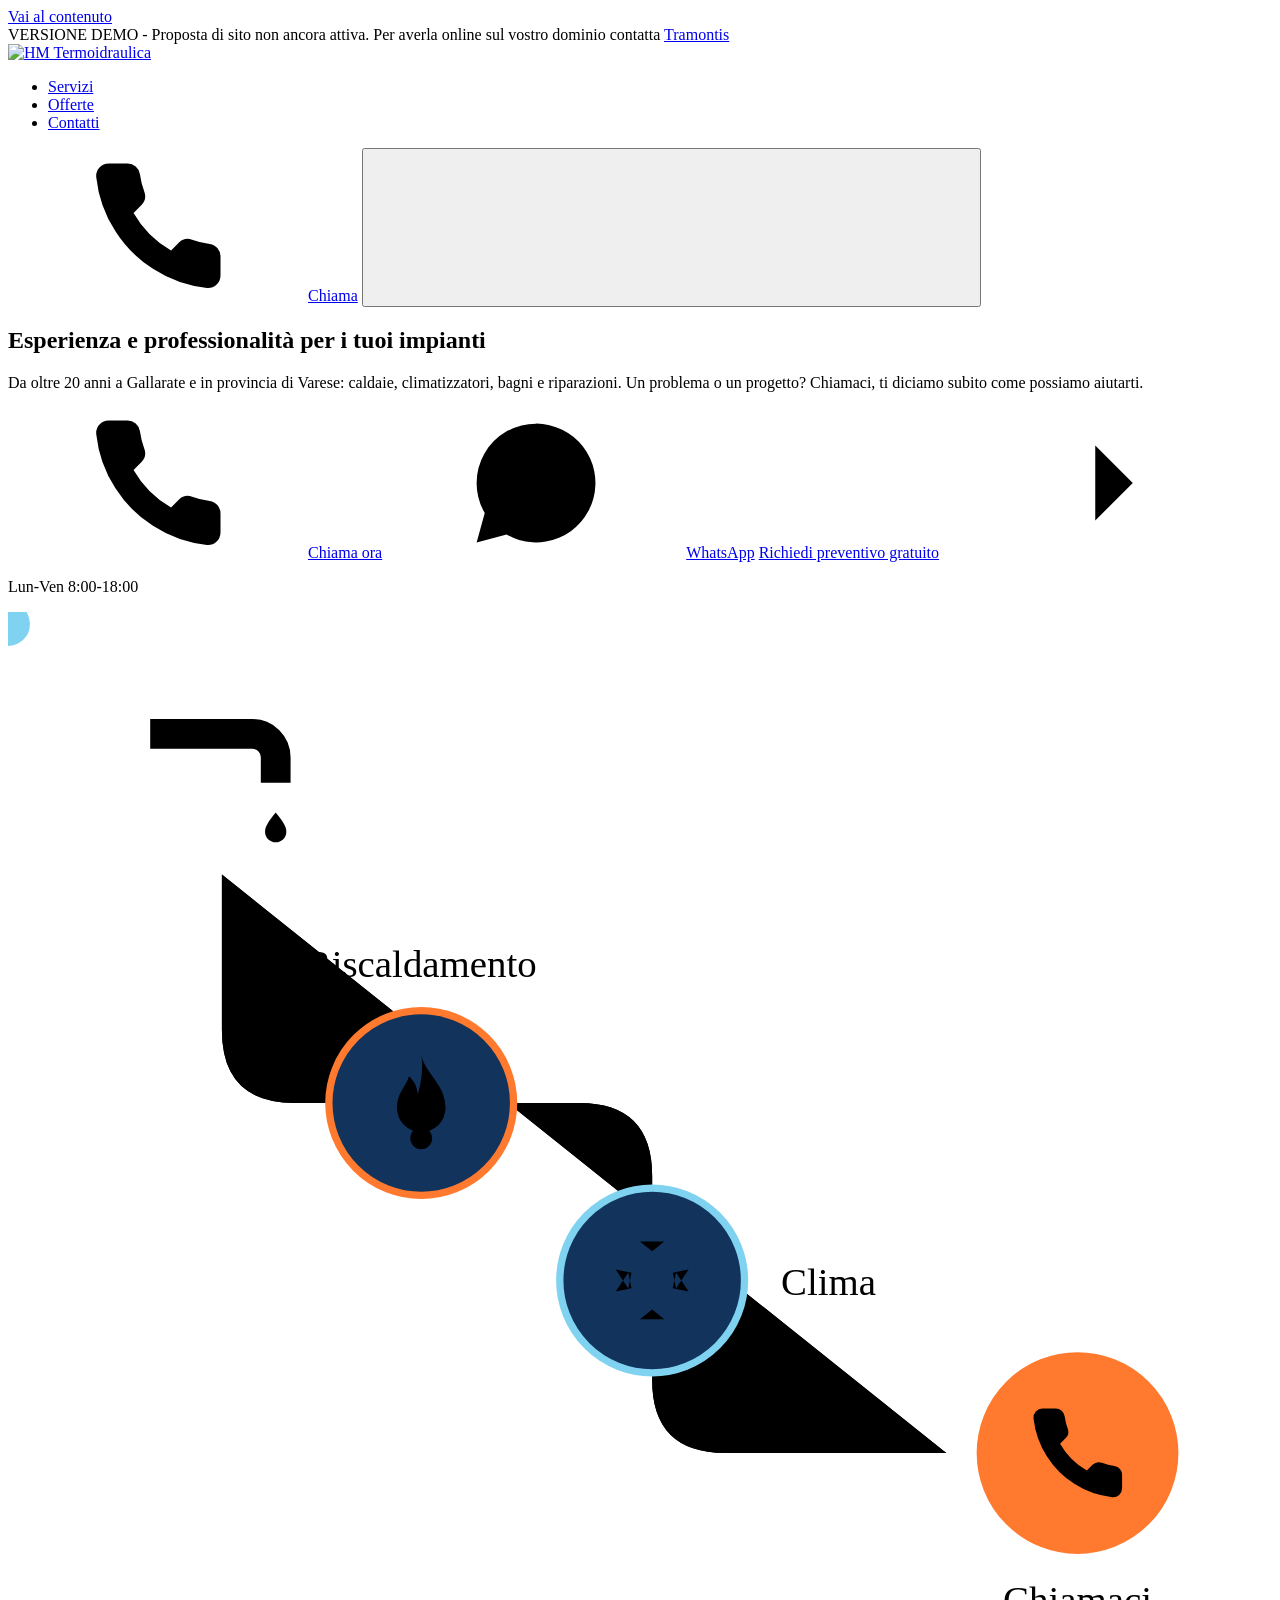
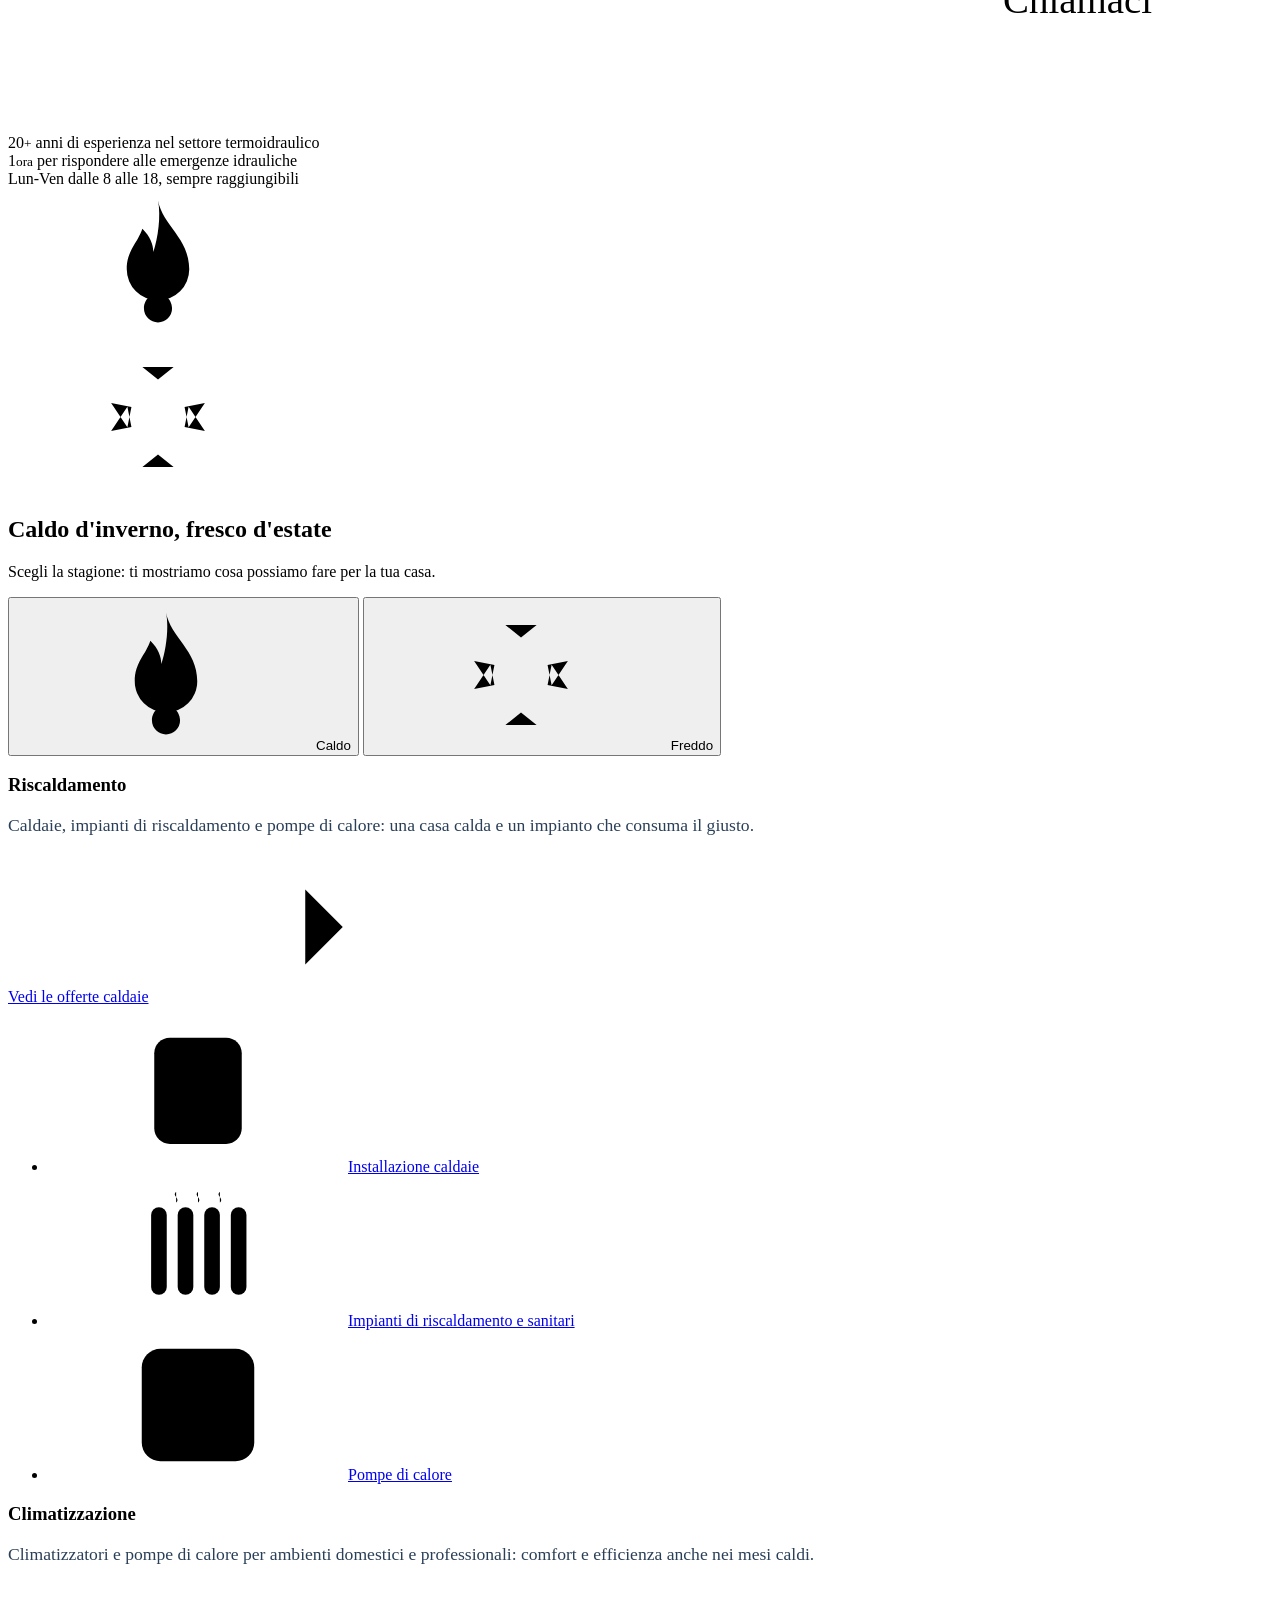
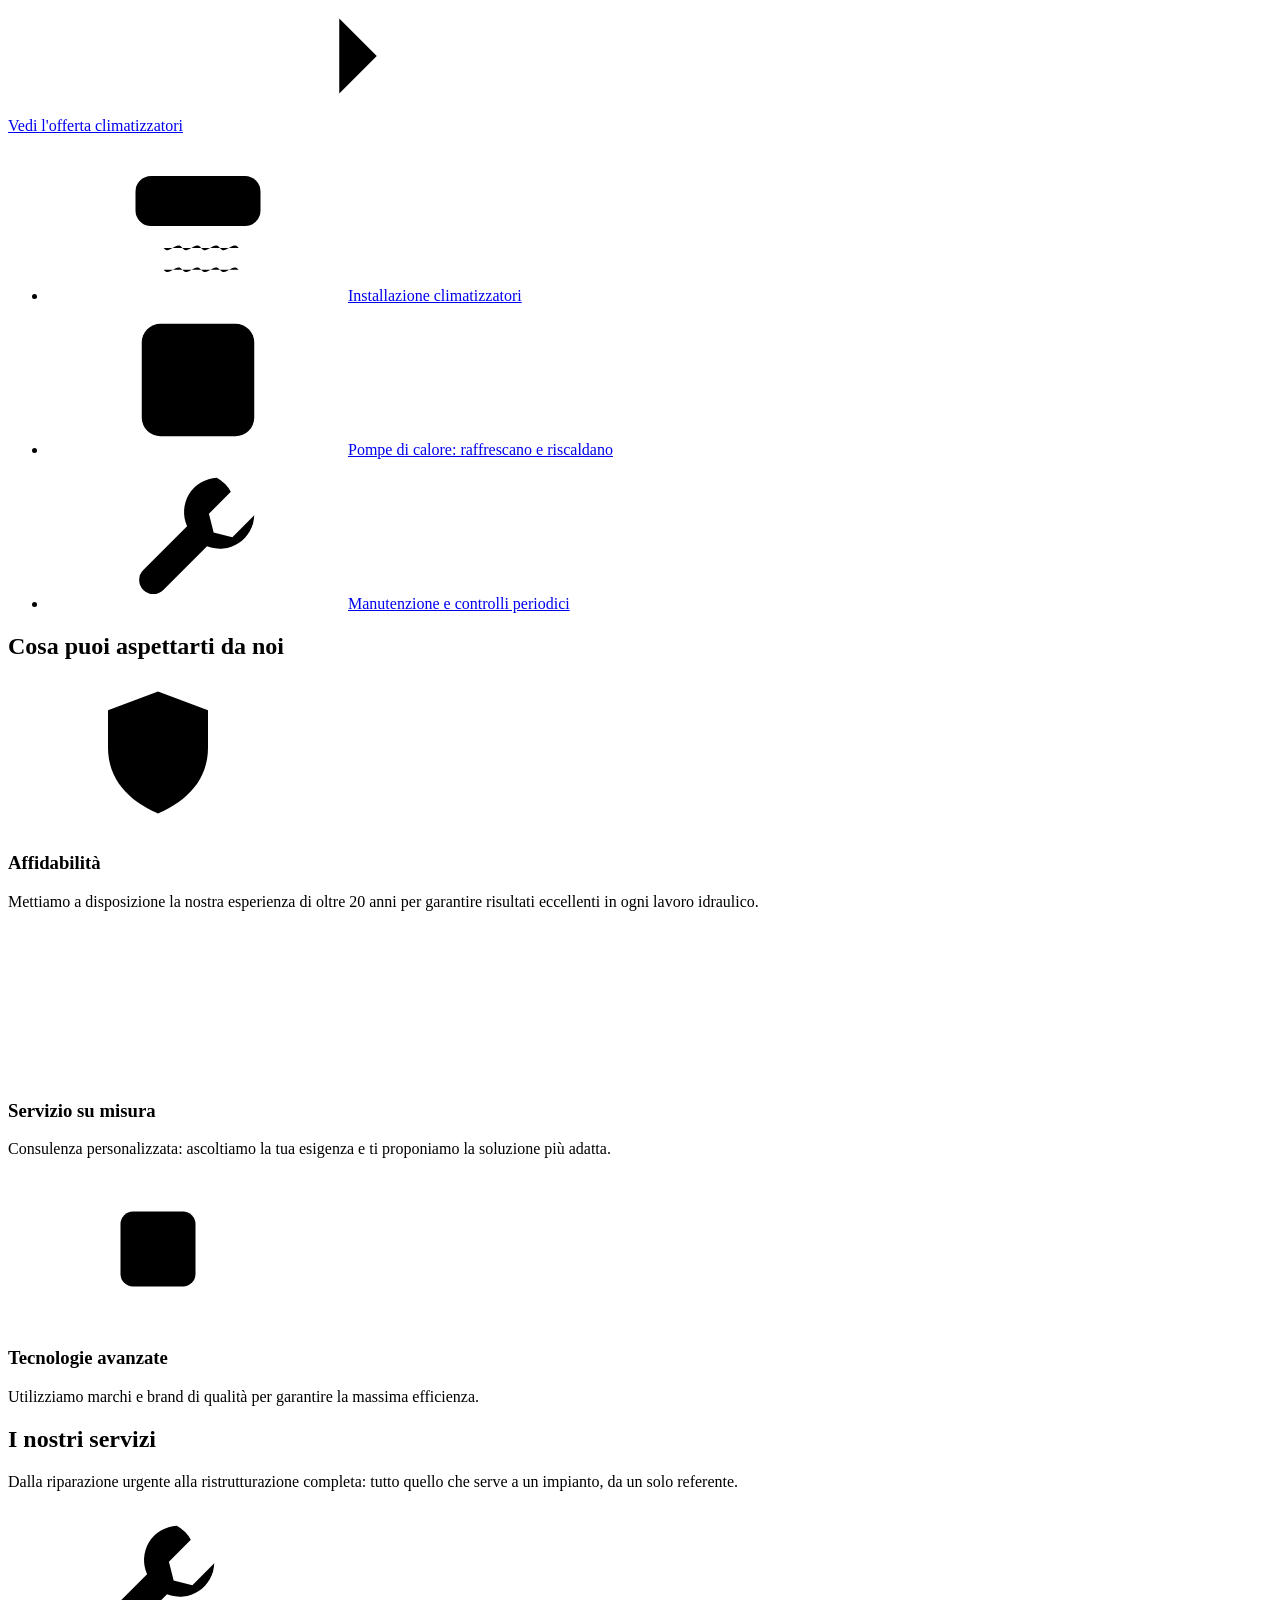
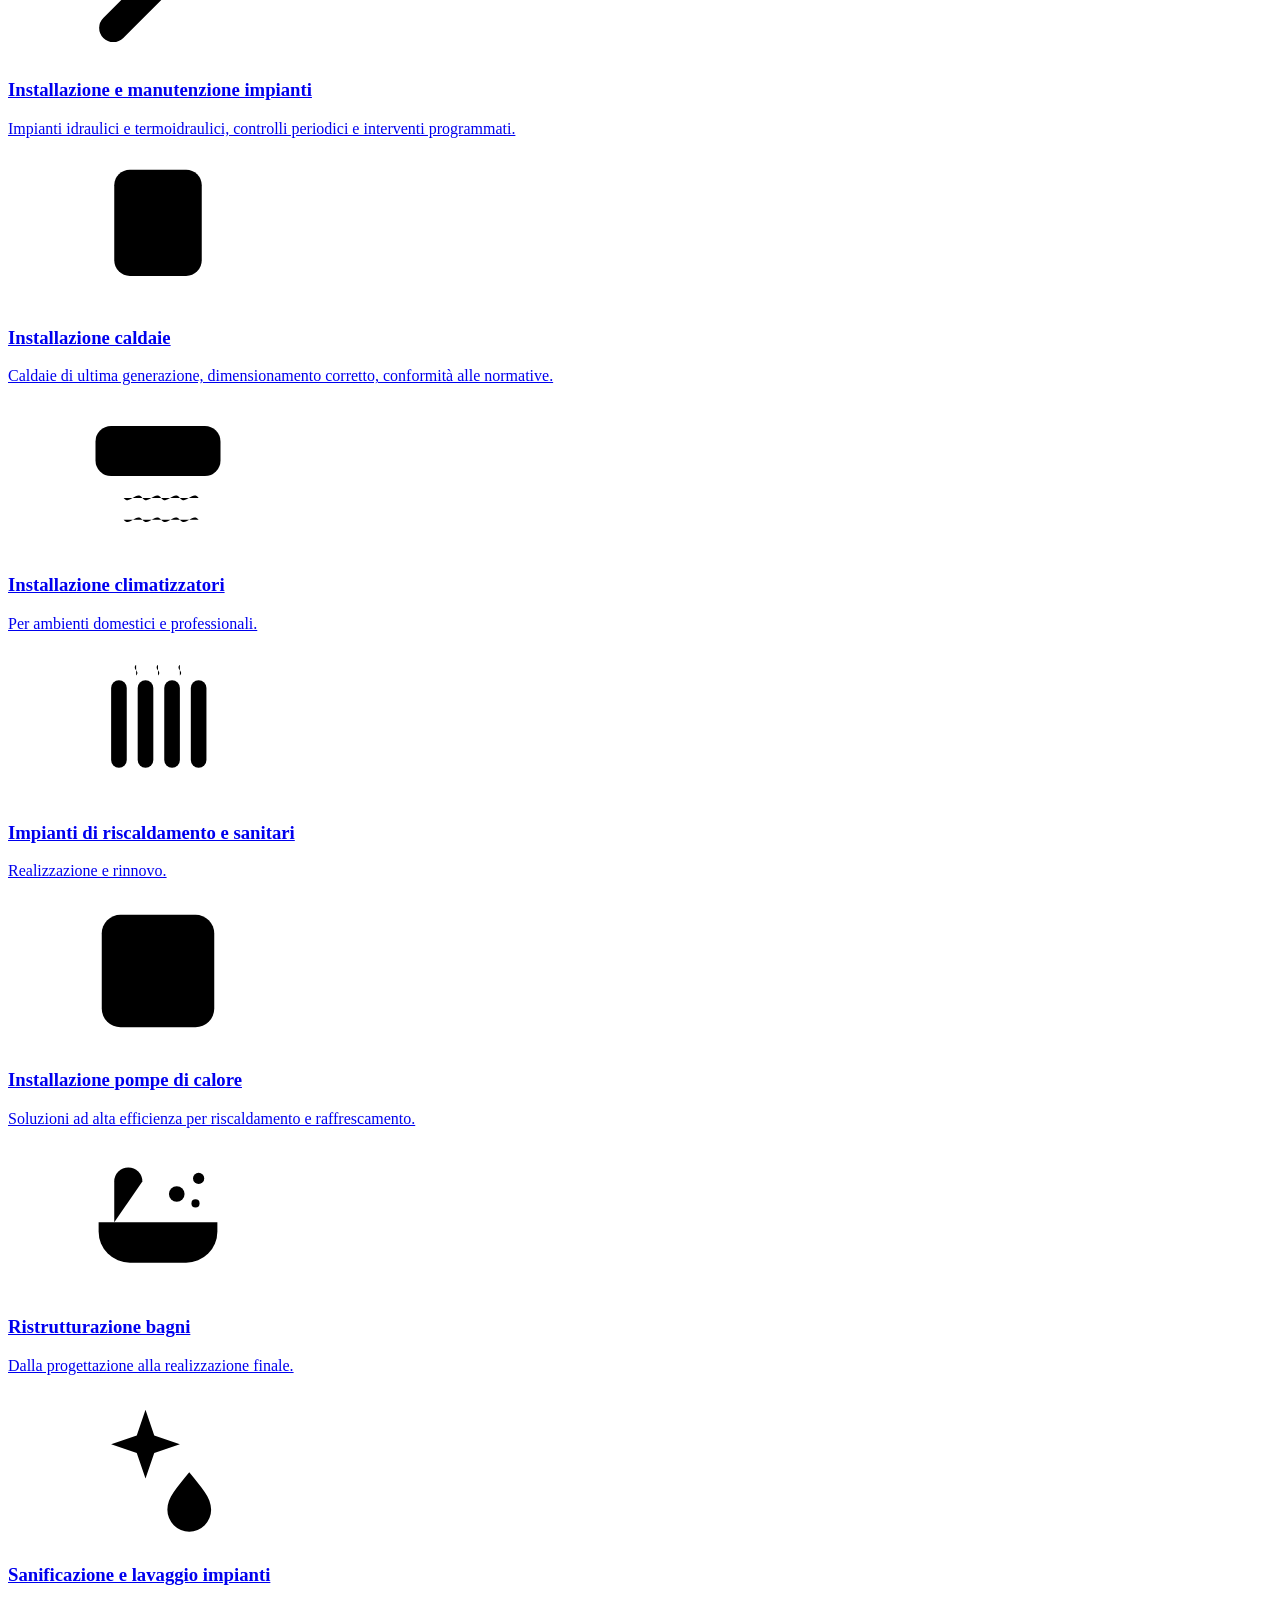
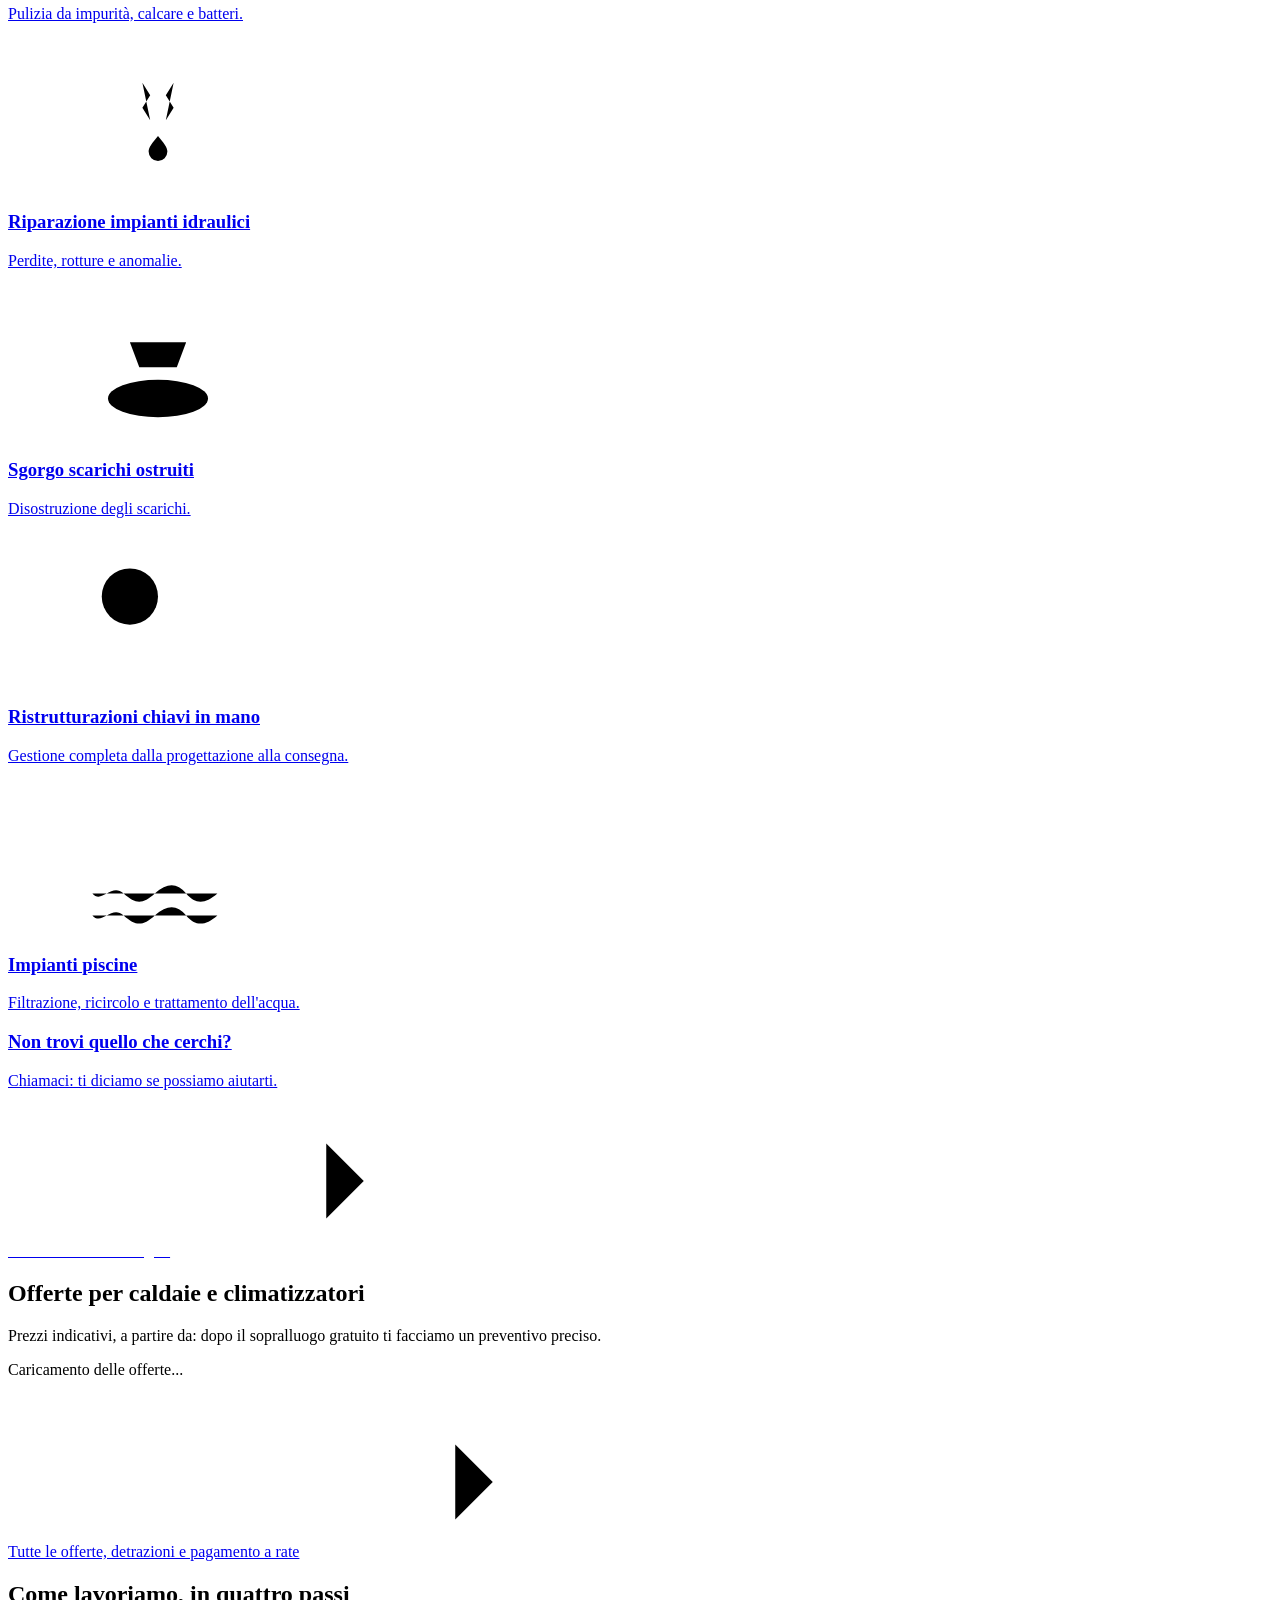
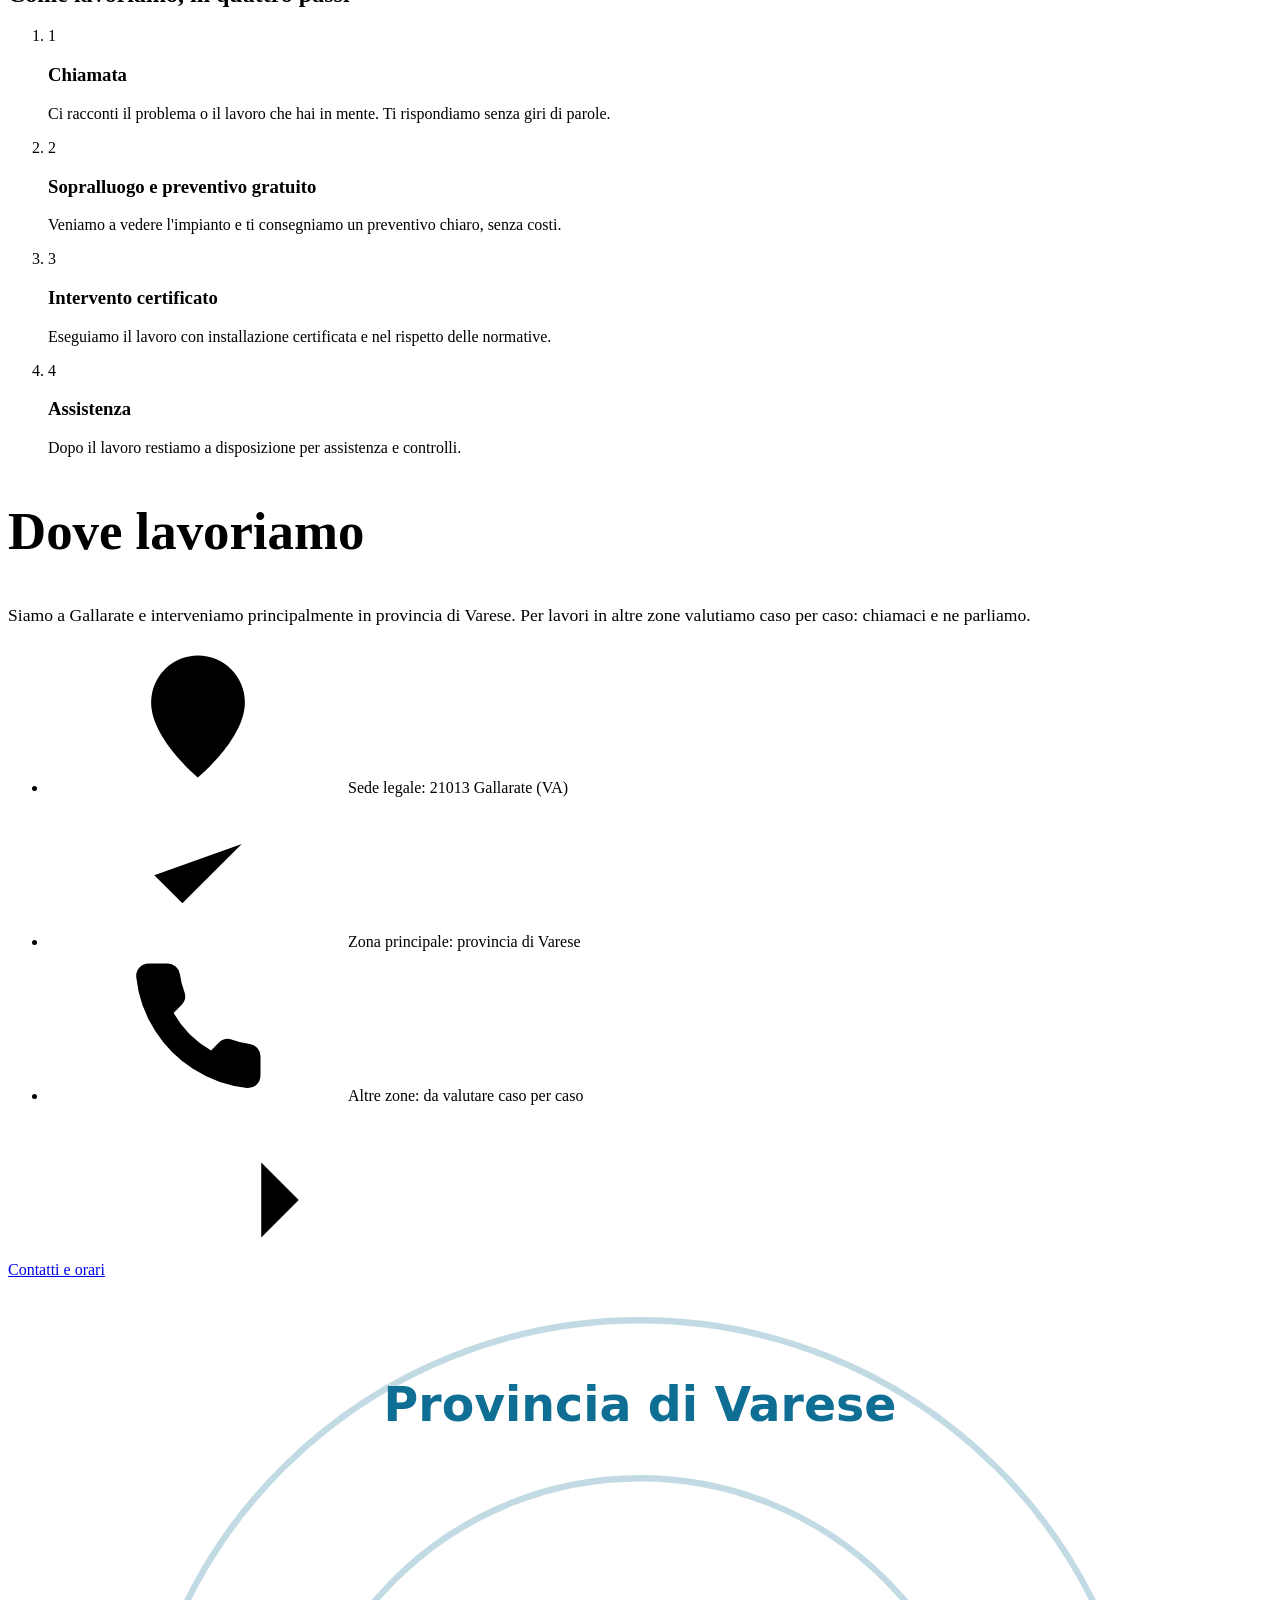
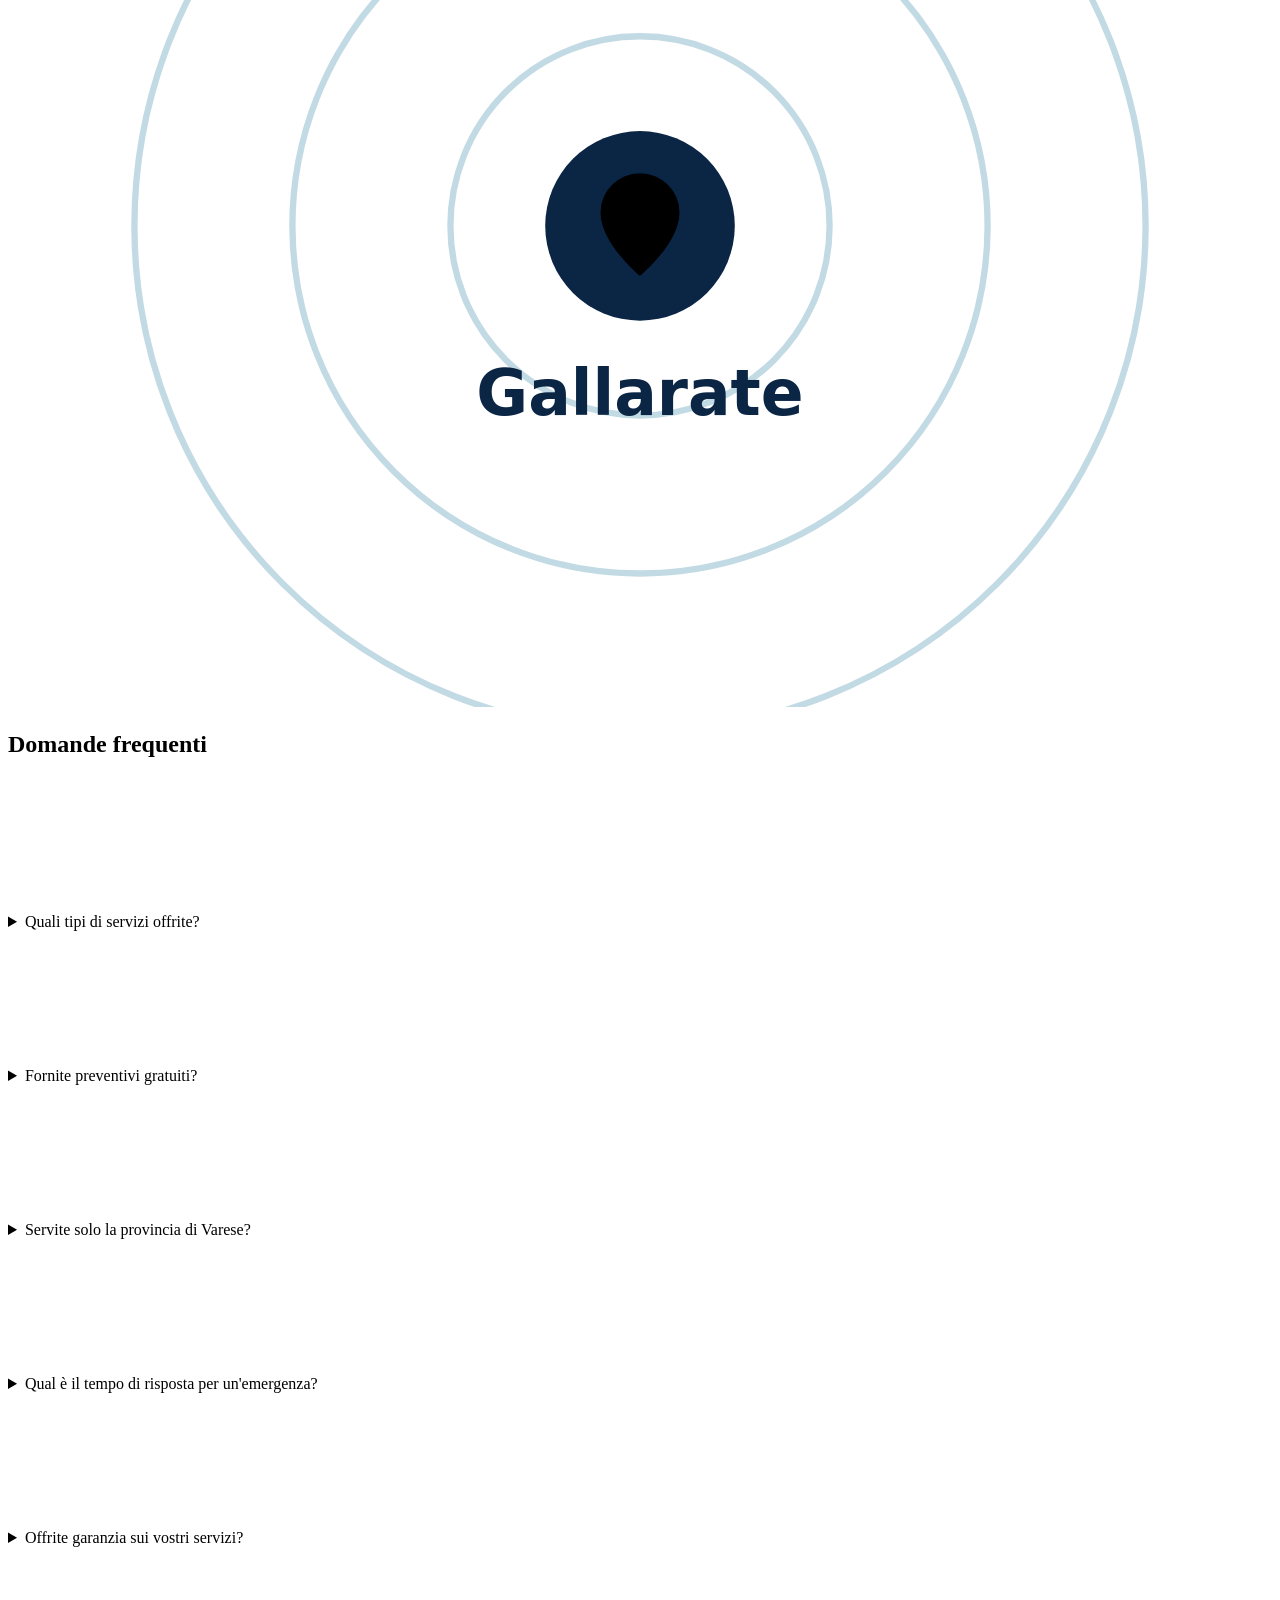
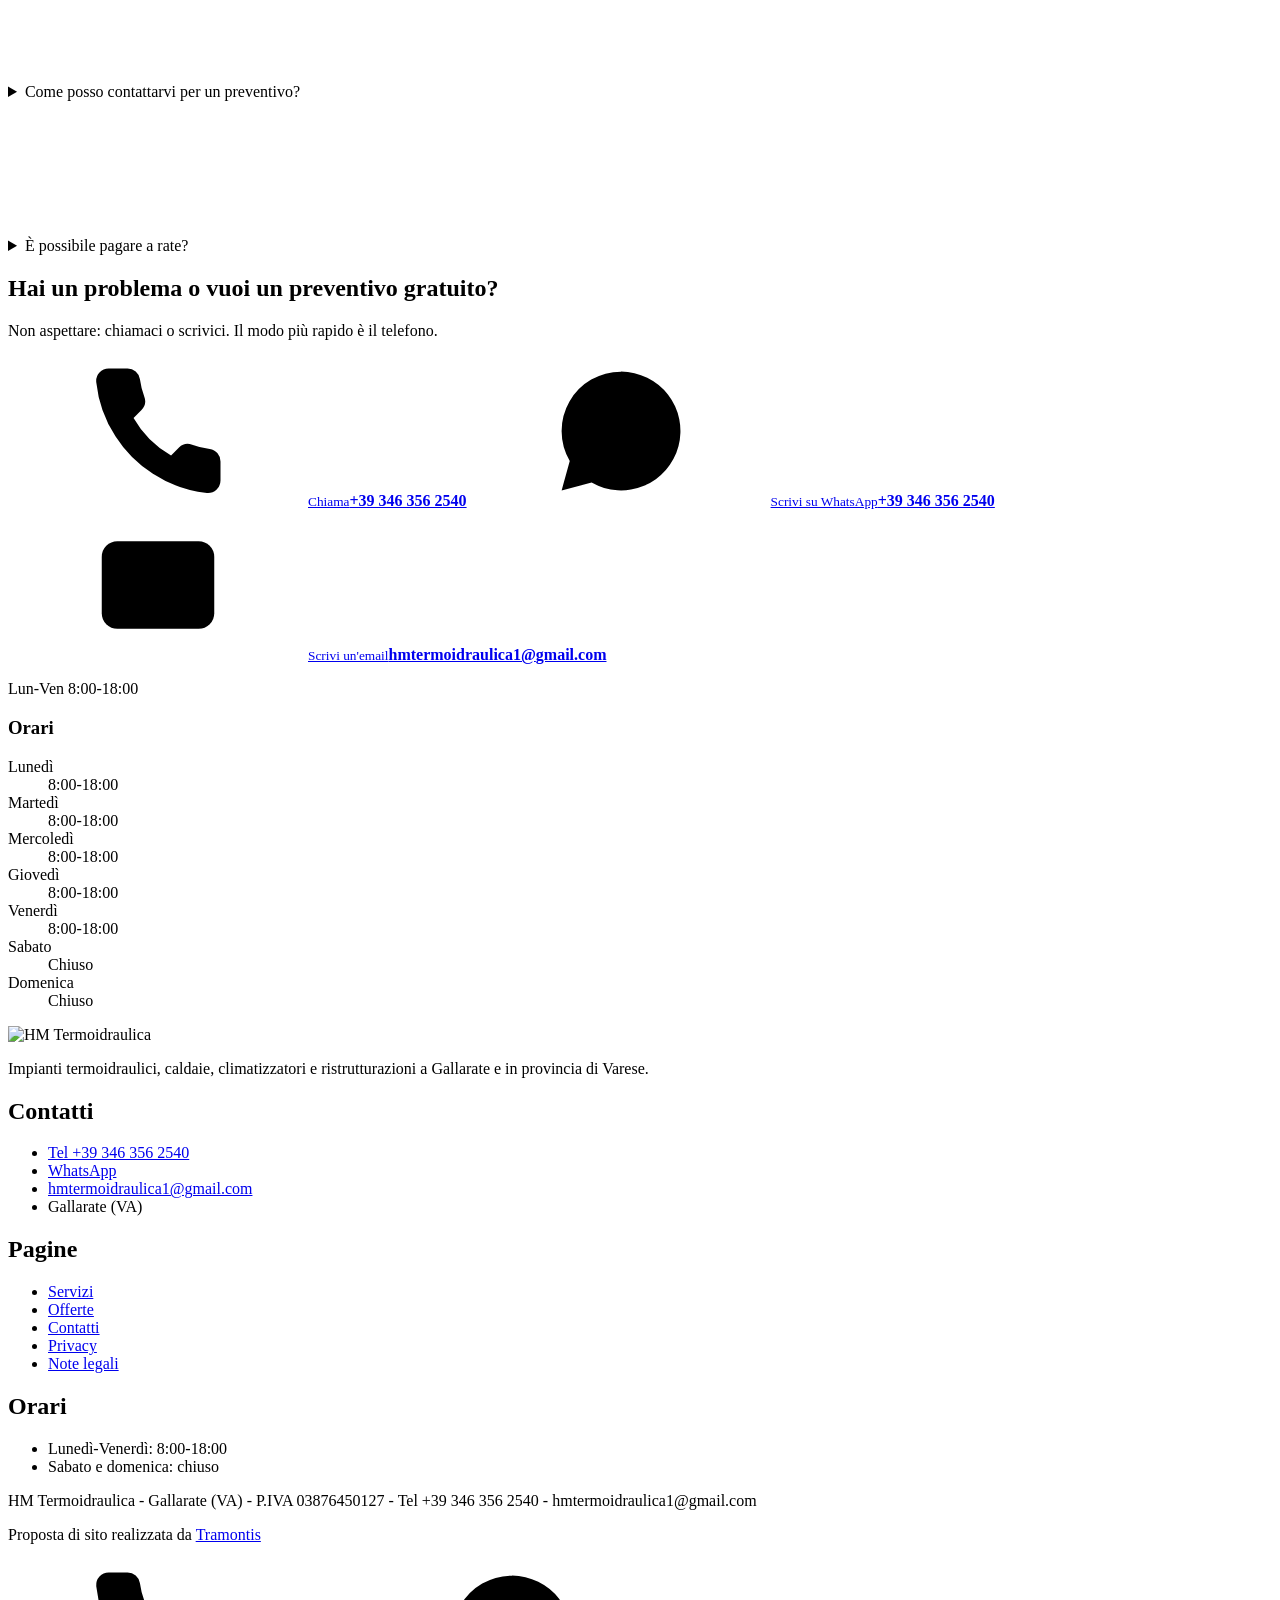
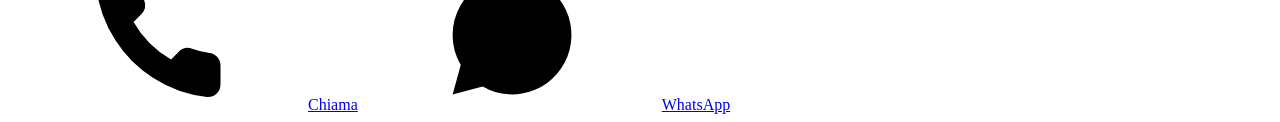
==== index.html @ 62b952a4 "Aggiungi le pagine del sito demo, SEO e README Home, servizi, offerte, contatti, privacy e note lega" ====
<!doctype html>
<html lang="it" class="no-js">
<head>
<!--build:head-->
    <meta charset="utf-8">
    <meta name="viewport" content="width=device-width, initial-scale=1">
    <title>[DEMO] Termoidraulico a Gallarate e provincia di Varese | HM Termoidraulica</title>
    <meta name="description" content="HM Termoidraulica, termoidraulico a Gallarate (VA): caldaie, climatizzatori, pompe di calore, bagni e riparazioni in provincia di Varese. Preventivo gratuito: chiama +39 346 356 2540.">
    <meta name="robots" content="noindex, nofollow">
    <meta name="theme-color" content="#0b2545">
    <meta property="og:type" content="website">
    <meta property="og:locale" content="it_IT">
    <meta property="og:site_name" content="HM Termoidraulica">
    <meta property="og:title" content="[DEMO] Termoidraulico a Gallarate e provincia di Varese | HM Termoidraulica">
    <meta property="og:description" content="HM Termoidraulica, termoidraulico a Gallarate (VA): caldaie, climatizzatori, pompe di calore, bagni e riparazioni in provincia di Varese. Preventivo gratuito: chiama +39 346 356 2540.">
    <meta property="og:image" content="https://hmtermoidraulica.it/assets/img/og-cover.jpg">
    <meta property="og:image:width" content="1200">
    <meta property="og:image:height" content="630">
    <meta name="twitter:card" content="summary_large_image">
    <link rel="icon" type="image/png" sizes="32x32" href="assets/img/favicon-32.png">
    <link rel="icon" type="image/png" sizes="192x192" href="assets/img/favicon-192.png">
    <link rel="apple-touch-icon" href="assets/img/apple-touch-icon.png">
    <link rel="preload" href="assets/fonts/plus-jakarta-sans-latin-wght-normal.woff2" as="font" type="font/woff2" crossorigin>
    <link rel="preload" href="assets/fonts/bricolage-grotesque-latin-wght-normal.woff2" as="font" type="font/woff2" crossorigin>
    <link rel="stylesheet" href="assets/css/style.css">
    <script>document.documentElement.classList.remove('no-js')</script>
    <script type="application/ld+json">{"@context": "https://schema.org", "@type": ["Plumber", "HVACBusiness"], "name": "HM Termoidraulica", "url": "https://hmtermoidraulica.it/", "logo": "https://hmtermoidraulica.it/assets/img/logo-hm-termoidraulica.png", "image": "https://hmtermoidraulica.it/assets/img/og-cover.jpg", "description": "Impianti termoidraulici, caldaie, climatizzatori, pompe di calore, bagni e riparazioni a Gallarate e in provincia di Varese.", "telephone": "+39 346 356 2540", "email": "hmtermoidraulica1@gmail.com", "vatID": "IT03876450127", "address": {"@type": "PostalAddress", "addressLocality": "Gallarate", "addressRegion": "VA", "postalCode": "21013", "addressCountry": "IT"}, "areaServed": {"@type": "AdministrativeArea", "name": "Provincia di Varese"}, "openingHoursSpecification": [{"@type": "OpeningHoursSpecification", "dayOfWeek": ["Monday", "Tuesday", "Wednesday", "Thursday", "Friday"], "opens": "08:00", "closes": "18:00"}]}</script>
<!--/build:head-->
</head>
<body data-demo>
<!--build:top-->
<a class="skip-link" href="#main">Vai al contenuto</a>
<div class="site-top">
  <aside class="demo-banner" aria-label="Avviso versione demo">VERSIONE DEMO - Proposta di sito non ancora attiva. Per averla online sul vostro dominio contatta <a href="https://tramontis.netlify.app/" target="_blank" rel="noopener">Tramontis</a></aside>
  <header class="site-header">
    <div class="wrap site-header__in">
      <a class="brand" href="index.html" aria-label="HM Termoidraulica, vai alla home"><img src="assets/img/logo-hm-termoidraulica.png" width="439" height="113" alt="HM Termoidraulica"></a>
      <nav class="nav" aria-label="Menu principale">
        <ul class="nav__list">
            <li><a href="servizi.html">Servizi</a></li>
            <li><a href="offerte.html">Offerte</a></li>
            <li><a href="contatti.html">Contatti</a></li>
        </ul>
      </nav>
      <div class="header-actions">
        <a class="btn btn--sm" data-magnetic href="tel:+393463562540"><svg class="ico" aria-hidden="true" focusable="false"><use href="#i-phone"/></svg><span>Chiama</span></a>
        <button class="menu-btn" type="button" aria-expanded="false" aria-controls="mobile-nav" aria-label="Apri il menu">
          <svg class="ico i-open" aria-hidden="true" focusable="false"><use href="#i-menu"/></svg>
          <svg class="ico i-close" aria-hidden="true" focusable="false"><use href="#i-close"/></svg>
        </button>
      </div>
    </div>
    <nav class="mobile-nav" id="mobile-nav" aria-label="Menu mobile" hidden>
      <a href="servizi.html">Servizi</a>
      <a href="offerte.html">Offerte</a>
      <a href="contatti.html">Contatti</a>
    </nav>
  </header>
</div>
<!--/build:top-->

<main id="main">

  <!-- HERO -->
  <section class="hero" aria-labelledby="hero-title">
    <div class="wrap hero__grid">
      <div class="hero__copy">
        <h1 id="hero-title" data-split>Esperienza e professionalità per i tuoi impianti</h1>
        <p class="hero__lead rv">Da oltre 20 anni a Gallarate e in provincia di Varese: caldaie, climatizzatori, bagni e riparazioni. Un problema o un progetto? Chiamaci, ti diciamo subito come possiamo aiutarti.</p>
        <div class="hero__cta rv" style="--i:1">
          <a class="btn" data-magnetic href="tel:+393463562540"><svg class="ico" aria-hidden="true" focusable="false"><use href="#i-phone"/></svg><span>Chiama ora</span></a>
          <a class="btn btn--wa" data-magnetic href="https://wa.me/393463562540" target="_blank" rel="noopener"><svg class="ico" aria-hidden="true" focusable="false"><use href="#i-wa"/></svg><span>WhatsApp</span></a>
          <a class="link-arrow hero__quote" href="mailto:hmtermoidraulica1@gmail.com?subject=Richiesta%20preventivo%20gratuito&amp;body=Buongiorno%2C%0A%0Avorrei%20un%20preventivo%20gratuito%20per%3A%0A%0AComune%3A%20%0ATelefono%20per%20essere%20ricontattato%3A%20%0A%0AGrazie"><span>Richiedi preventivo gratuito</span><svg class="ico" aria-hidden="true" focusable="false"><use href="#i-arrow"/></svg></a>
        </div>
        <div class="hero__status rv" style="--i:2">
          <p class="status-pill" data-status data-state="unknown"><span class="status-pill__dot" aria-hidden="true"></span><span data-status-text>Lun-Ven 8:00-18:00</span></p>
        </div>
      </div>

      <div class="scene" data-scene>
        <svg viewBox="0 0 520 460" role="img" aria-labelledby="scene-t">
          <title id="scene-t">Un tubo parte dal rubinetto, passa per fiamma e fiocco di neve e arriva al pulsante di chiamata</title>
          <path class="scene__pipe-body" d="M88 108V172Q88 202 118 202H235Q265 202 265 232V316Q265 346 295 346H386"/>
          <path class="scene__pipe-flow" id="heroPipe" pathLength="1" d="M88 108V172Q88 202 118 202H235Q265 202 265 232V316Q265 346 295 346H386"/>

          <g class="scene__node" style="--n:0" color="#cfe0f2">
            <use href="#i-tap" x="48" y="16" width="84" height="84"/>
          </g>

          <g class="scene__node" style="--n:1">
            <circle cx="170" cy="202" r="38" fill="#12335c" stroke="#ff7a2f" stroke-width="3"/>
            <use href="#i-flame" x="146" y="178" width="48" height="48" color="#ffb27a"/>
            <text class="scene__caption" x="170" y="150" text-anchor="middle">Riscaldamento</text>
          </g>

          <g class="scene__node" style="--n:2">
            <circle cx="265" cy="275" r="38" fill="#12335c" stroke="#7fd3f0" stroke-width="3"/>
            <use href="#i-snow" x="241" y="251" width="48" height="48" color="#7fd3f0"/>
            <text class="scene__caption" x="318" y="281">Clima</text>
          </g>

          <g class="scene__node" style="--n:3">
            <circle class="scene__ring" cx="440" cy="346" r="40" fill="none" stroke="#ff7a2f" stroke-width="3"/>
            <circle cx="440" cy="346" r="40" fill="#ff7a2f"/>
            <use href="#i-phone" x="418" y="324" width="44" height="44" color="#0b2545"/>
            <text class="scene__caption" x="440" y="412" text-anchor="middle">Chiamaci</text>
          </g>

          <g class="scene__drop" id="heroDrop" aria-hidden="true">
            <path d="M0 -13C6 -5 10 0 10 5a10 10 0 0 1-20 0C-10 0 -6 -5 0 -13z" fill="#7fd3f0" stroke="#fff" stroke-width="2"/>
          </g>
        </svg>
      </div>
    </div>
  </section>

  <!-- NUMERI -->
  <section class="stats on-dark" aria-label="In sintesi">
    <div class="wrap stats__grid">
      <div class="stat">
        <span class="stat__num"><span data-count="20">20</span><small>+</small></span>
        <span class="stat__label">anni di esperienza nel settore termoidraulico</span>
      </div>
      <div class="stat">
        <span class="stat__num"><span data-count="1">1</span><small>ora</small></span>
        <span class="stat__label">per rispondere alle emergenze idrauliche</span>
      </div>
      <div class="stat">
        <span class="stat__num">Lun-Ven</span>
        <span class="stat__label">dalle <span data-count="8">8</span> alle <span data-count="18">18</span>, sempre raggiungibili</span>
      </div>
    </div>
  </section>

  <!-- CALDO / FREDDO -->
  <section class="section" id="stagioni" aria-labelledby="season-title">
    <div class="wrap">
      <div class="season rv" data-season data-mode="hot">
        <div class="season__bg season__bg--hot" aria-hidden="true"></div>
        <div class="season__bg season__bg--cold" aria-hidden="true"></div>
        <div class="season__big season__big--hot" aria-hidden="true"><svg class="ico ico--live"><use href="#i-flame"/></svg></div>
        <div class="season__big season__big--cold" aria-hidden="true"><svg class="ico ico--live"><use href="#i-snow"/></svg></div>
        <div class="season__in">
          <div class="season__head">
            <h2 id="season-title" data-split>Caldo d'inverno, fresco d'estate</h2>
            <p>Scegli la stagione: ti mostriamo cosa possiamo fare per la tua casa.</p>
            <div class="switch" role="tablist" aria-label="Stagione">
              <span class="switch__thumb" aria-hidden="true"></span>
              <button type="button" role="tab" id="tab-hot" aria-selected="true" aria-controls="pane-hot"><svg class="ico" aria-hidden="true" focusable="false"><use href="#i-flame"/></svg>Caldo</button>
              <button type="button" role="tab" id="tab-cold" aria-selected="false" aria-controls="pane-cold" tabindex="-1"><svg class="ico" aria-hidden="true" focusable="false"><use href="#i-snow"/></svg>Freddo</button>
            </div>
          </div>
          <div class="season__panes">
            <div class="season__pane season__pane--hot is-active" id="pane-hot" role="tabpanel" aria-labelledby="tab-hot">
              <div>
                <h3 class="sr-only">Riscaldamento</h3>
                <p style="font-size:1.1rem;margin-bottom:16px;color:#2a3f58">Caldaie, impianti di riscaldamento e pompe di calore: una casa calda e un impianto che consuma il giusto.</p>
                <a class="link-arrow" href="offerte.html#caldaie-vaillant"><span>Vedi le offerte caldaie</span><svg class="ico" aria-hidden="true" focusable="false"><use href="#i-arrow"/></svg></a>
              </div>
              <ul class="season__list has-ico">
                <li><a href="servizi.html#caldaie"><svg class="ico" aria-hidden="true" focusable="false"><use href="#i-boiler"/></svg>Installazione caldaie</a></li>
                <li><a href="servizi.html#riscaldamento-sanitari"><svg class="ico" aria-hidden="true" focusable="false"><use href="#i-radiator"/></svg>Impianti di riscaldamento e sanitari</a></li>
                <li><a href="servizi.html#pompe-di-calore"><svg class="ico" aria-hidden="true" focusable="false"><use href="#i-heatpump"/></svg>Pompe di calore</a></li>
              </ul>
            </div>
            <div class="season__pane season__pane--cold" id="pane-cold" role="tabpanel" aria-labelledby="tab-cold" inert aria-hidden="true">
              <div>
                <h3 class="sr-only">Climatizzazione</h3>
                <p style="font-size:1.1rem;margin-bottom:16px;color:#2a3f58">Climatizzatori e pompe di calore per ambienti domestici e professionali: comfort e efficienza anche nei mesi caldi.</p>
                <a class="link-arrow" href="offerte.html#climatizzatori"><span>Vedi l'offerta climatizzatori</span><svg class="ico" aria-hidden="true" focusable="false"><use href="#i-arrow"/></svg></a>
              </div>
              <ul class="season__list has-ico">
                <li><a href="servizi.html#climatizzatori"><svg class="ico" aria-hidden="true" focusable="false"><use href="#i-ac"/></svg>Installazione climatizzatori</a></li>
                <li><a href="servizi.html#pompe-di-calore"><svg class="ico" aria-hidden="true" focusable="false"><use href="#i-heatpump"/></svg>Pompe di calore: raffrescano e riscaldano</a></li>
                <li><a href="servizi.html#installazione-manutenzione"><svg class="ico" aria-hidden="true" focusable="false"><use href="#i-wrench"/></svg>Manutenzione e controlli periodici</a></li>
              </ul>
            </div>
          </div>
        </div>
      </div>
    </div>
  </section>

  <!-- PILASTRI -->
  <section class="section section--paper" aria-labelledby="pillars-title">
    <div class="wrap">
      <div class="sec-head">
        <h2 id="pillars-title" data-split>Cosa puoi aspettarti da noi</h2>
      </div>
      <div class="pillars">
        <article class="pillar rv has-ico">
          <svg class="ico pillar__ico" aria-hidden="true" focusable="false"><use href="#i-shield"/></svg>
          <h3>Affidabilità</h3>
          <p>Mettiamo a disposizione la nostra esperienza di oltre 20 anni per garantire risultati eccellenti in ogni lavoro idraulico.</p>
        </article>
        <article class="pillar rv has-ico" style="--i:1">
          <svg class="ico pillar__ico" aria-hidden="true" focusable="false"><use href="#i-sliders"/></svg>
          <h3>Servizio su misura</h3>
          <p>Consulenza personalizzata: ascoltiamo la tua esigenza e ti proponiamo la soluzione più adatta.</p>
        </article>
        <article class="pillar rv has-ico" style="--i:2">
          <svg class="ico pillar__ico" aria-hidden="true" focusable="false"><use href="#i-chip"/></svg>
          <h3>Tecnologie avanzate</h3>
          <p>Utilizziamo marchi e brand di qualità per garantire la massima efficienza.</p>
        </article>
      </div>
    </div>
  </section>

  <!-- SERVIZI -->
  <section class="section" id="servizi" aria-labelledby="services-title">
    <div class="wrap">
      <div class="sec-head">
        <h2 id="services-title" data-split>I nostri servizi</h2>
        <p>Dalla riparazione urgente alla ristrutturazione completa: tutto quello che serve a un impianto, da un solo referente.</p>
      </div>
      <div class="svc-grid">
        <a class="svc rv has-ico" href="servizi.html#installazione-manutenzione">
          <span class="svc__ico svc__ico--water"><svg class="ico" aria-hidden="true" focusable="false"><use href="#i-wrench"/></svg></span>
          <span><h3>Installazione e manutenzione impianti</h3><p>Impianti idraulici e termoidraulici, controlli periodici e interventi programmati.</p></span>
        </a>
        <a class="svc rv has-ico" style="--i:1" href="servizi.html#caldaie">
          <span class="svc__ico svc__ico--hot"><svg class="ico" aria-hidden="true" focusable="false"><use href="#i-boiler"/></svg></span>
          <span><h3>Installazione caldaie</h3><p>Caldaie di ultima generazione, dimensionamento corretto, conformità alle normative.</p></span>
        </a>
        <a class="svc rv has-ico" style="--i:2" href="servizi.html#climatizzatori">
          <span class="svc__ico svc__ico--cold"><svg class="ico" aria-hidden="true" focusable="false"><use href="#i-ac"/></svg></span>
          <span><h3>Installazione climatizzatori</h3><p>Per ambienti domestici e professionali.</p></span>
        </a>
        <a class="svc rv has-ico" style="--i:3" href="servizi.html#riscaldamento-sanitari">
          <span class="svc__ico svc__ico--hot"><svg class="ico" aria-hidden="true" focusable="false"><use href="#i-radiator"/></svg></span>
          <span><h3>Impianti di riscaldamento e sanitari</h3><p>Realizzazione e rinnovo.</p></span>
        </a>
        <a class="svc rv has-ico" style="--i:4" href="servizi.html#pompe-di-calore">
          <span class="svc__ico svc__ico--both"><svg class="ico" aria-hidden="true" focusable="false"><use href="#i-heatpump"/></svg></span>
          <span><h3>Installazione pompe di calore</h3><p>Soluzioni ad alta efficienza per riscaldamento e raffrescamento.</p></span>
        </a>
        <a class="svc rv has-ico" style="--i:5" href="servizi.html#ristrutturazione-bagni">
          <span class="svc__ico svc__ico--water"><svg class="ico" aria-hidden="true" focusable="false"><use href="#i-bath"/></svg></span>
          <span><h3>Ristrutturazione bagni</h3><p>Dalla progettazione alla realizzazione finale.</p></span>
        </a>
        <a class="svc rv has-ico" style="--i:6" href="servizi.html#sanificazione-lavaggio">
          <span class="svc__ico svc__ico--water"><svg class="ico" aria-hidden="true" focusable="false"><use href="#i-clean"/></svg></span>
          <span><h3>Sanificazione e lavaggio impianti</h3><p>Pulizia da impurità, calcare e batteri.</p></span>
        </a>
        <a class="svc rv has-ico" style="--i:7" href="servizi.html#riparazione-idraulica">
          <span class="svc__ico svc__ico--water"><svg class="ico" aria-hidden="true" focusable="false"><use href="#i-leak"/></svg></span>
          <span><h3>Riparazione impianti idraulici</h3><p>Perdite, rotture e anomalie.</p></span>
        </a>
        <a class="svc rv has-ico" style="--i:8" href="servizi.html#sgorgo-scarichi">
          <span class="svc__ico svc__ico--water"><svg class="ico" aria-hidden="true" focusable="false"><use href="#i-drain"/></svg></span>
          <span><h3>Sgorgo scarichi ostruiti</h3><p>Disostruzione degli scarichi.</p></span>
        </a>
        <a class="svc rv has-ico" style="--i:9" href="servizi.html#chiavi-in-mano">
          <span class="svc__ico svc__ico--water"><svg class="ico" aria-hidden="true" focusable="false"><use href="#i-keys"/></svg></span>
          <span><h3>Ristrutturazioni chiavi in mano</h3><p>Gestione completa dalla progettazione alla consegna.</p></span>
        </a>
        <a class="svc rv has-ico" style="--i:10" href="servizi.html#piscine">
          <span class="svc__ico svc__ico--cold"><svg class="ico" aria-hidden="true" focusable="false"><use href="#i-pool"/></svg></span>
          <span><h3>Impianti piscine</h3><p>Filtrazione, ricircolo e trattamento dell'acqua.</p></span>
        </a>
        <a class="svc svc--cta rv" style="--i:11" href="servizi.html">
          <span>
            <h3>Non trovi quello che cerchi?</h3>
            <p>Chiamaci: ti diciamo se possiamo aiutarti.</p>
          </span>
          <span class="link-arrow" style="color:#fff"><span style="text-decoration-color:var(--flame)">Tutti i servizi in dettaglio</span><svg class="ico" aria-hidden="true" focusable="false"><use href="#i-arrow"/></svg></span>
        </a>
      </div>
    </div>
  </section>

  <!-- OFFERTE -->
  <section class="section section--paper" id="offerte" aria-labelledby="offers-title">
    <div class="wrap">
      <div class="sec-head">
        <h2 id="offers-title" data-split>Offerte per caldaie e climatizzatori</h2>
        <p>Prezzi indicativi, a partire da: dopo il sopralluogo gratuito ti facciamo un preventivo preciso.</p>
      </div>
      <div class="offers" data-offers="home">
        <p class="offers-loading">Caricamento delle offerte...</p>
        <noscript><p class="offers-loading">Per vedere le offerte attiva JavaScript, oppure <a href="tel:+393463562540">chiamaci al +39 346 356 2540</a>.</p></noscript>
      </div>
      <p style="margin-top:28px"><a class="link-arrow" href="offerte.html"><span>Tutte le offerte, detrazioni e pagamento a rate</span><svg class="ico" aria-hidden="true" focusable="false"><use href="#i-arrow"/></svg></a></p>
    </div>
  </section>

  <!-- COME LAVORIAMO -->
  <section class="section" aria-labelledby="steps-title">
    <div class="wrap">
      <div class="sec-head">
        <h2 id="steps-title" data-split>Come lavoriamo, in quattro passi</h2>
      </div>
      <ol class="steps" data-steps>
        <li class="step rv"><span class="step__n" aria-hidden="true">1</span><h3>Chiamata</h3><p>Ci racconti il problema o il lavoro che hai in mente. Ti rispondiamo senza giri di parole.</p></li>
        <li class="step rv" style="--i:1"><span class="step__n" aria-hidden="true">2</span><h3>Sopralluogo e preventivo gratuito</h3><p>Veniamo a vedere l'impianto e ti consegniamo un preventivo chiaro, senza costi.</p></li>
        <li class="step rv" style="--i:2"><span class="step__n" aria-hidden="true">3</span><h3>Intervento certificato</h3><p>Eseguiamo il lavoro con installazione certificata e nel rispetto delle normative.</p></li>
        <li class="step rv" style="--i:3"><span class="step__n" aria-hidden="true">4</span><h3>Assistenza</h3><p>Dopo il lavoro restiamo a disposizione per assistenza e controlli.</p></li>
      </ol>
    </div>
  </section>

  <!-- ZONA SERVITA -->
  <section class="section section--paper" aria-labelledby="zone-title">
    <div class="wrap zone">
      <div>
        <h2 id="zone-title" style="font-size:clamp(2rem,5.2vw,3.3rem);font-weight:800" data-split>Dove lavoriamo</h2>
        <p style="margin-top:16px;color:var(--muted);font-size:1.1rem">Siamo a Gallarate e interveniamo principalmente in provincia di Varese. Per lavori in altre zone valutiamo caso per caso: chiamaci e ne parliamo.</p>
        <ul class="zone__list">
          <li><svg class="ico" aria-hidden="true" focusable="false"><use href="#i-pin"/></svg><span>Sede legale: 21013 Gallarate (VA)</span></li>
          <li><svg class="ico" aria-hidden="true" focusable="false"><use href="#i-check"/></svg><span>Zona principale: provincia di Varese</span></li>
          <li><svg class="ico" aria-hidden="true" focusable="false"><use href="#i-phone"/></svg><span>Altre zone: da valutare caso per caso</span></li>
        </ul>
        <p style="margin-top:20px"><a class="link-arrow" href="contatti.html"><span>Contatti e orari</span><svg class="ico" aria-hidden="true" focusable="false"><use href="#i-arrow"/></svg></a></p>
      </div>
      <div class="zone__map rv" aria-hidden="true">
        <svg viewBox="0 0 400 320" focusable="false">
          <g fill="none" stroke="#0e6e94" stroke-opacity=".25" stroke-width="2">
            <circle cx="200" cy="168" r="60"/><circle cx="200" cy="168" r="110"/><circle cx="200" cy="168" r="160"/>
          </g>
          <circle class="zone__ring" cx="200" cy="168" r="28" fill="none" stroke="#ff7a2f" stroke-width="3"/>
          <circle class="zone__ring" style="animation-delay:1.1s" cx="200" cy="168" r="28" fill="none" stroke="#ff7a2f" stroke-width="3"/>
          <circle cx="200" cy="168" r="30" fill="#0b2545"/>
          <use href="#i-pin" x="180" y="148" width="40" height="40" class="zone__pin"/>
          <text x="200" y="228" text-anchor="middle" font-family="Plus Jakarta Sans, system-ui, sans-serif" font-weight="800" font-size="20" fill="#0b2545">Gallarate</text>
          <text x="200" y="40" text-anchor="middle" font-family="Plus Jakarta Sans, system-ui, sans-serif" font-weight="700" font-size="15" fill="#0e6e94">Provincia di Varese</text>
        </svg>
      </div>
    </div>
  </section>

  <!-- FAQ -->
  <section class="section" id="faq" aria-labelledby="faq-title">
    <div class="wrap">
      <div class="sec-head">
        <h2 id="faq-title" data-split>Domande frequenti</h2>
      </div>
      <div class="faq">
        <details><summary>Quali tipi di servizi offrite?<svg class="ico" aria-hidden="true" focusable="false"><use href="#i-plus"/></svg></summary><div class="faq__a"><p>Offriamo installazioni, manutenzioni, ristrutturazioni e forniture di materiali idraulici. <a href="servizi.html">Guarda tutti i servizi</a>.</p></div></details>
        <details><summary>Fornite preventivi gratuiti?<svg class="ico" aria-hidden="true" focusable="false"><use href="#i-plus"/></svg></summary><div class="faq__a"><p>Sì, forniamo preventivi gratuiti per tutti i nostri servizi.</p></div></details>
        <details><summary>Servite solo la provincia di Varese?<svg class="ico" aria-hidden="true" focusable="false"><use href="#i-plus"/></svg></summary><div class="faq__a"><p>Siamo attivi principalmente nella provincia di Varese, ma possiamo valutare interventi in altre zone.</p></div></details>
        <details><summary>Qual è il tempo di risposta per un'emergenza?<svg class="ico" aria-hidden="true" focusable="false"><use href="#i-plus"/></svg></summary><div class="faq__a"><p>Rispondiamo alle emergenze idrauliche entro un'ora dalla chiamata. Siamo raggiungibili dal lunedì al venerdì, dalle 8:00 alle 18:00.</p></div></details>
        <details><summary>Offrite garanzia sui vostri servizi?<svg class="ico" aria-hidden="true" focusable="false"><use href="#i-plus"/></svg></summary><div class="faq__a"><p>Sì, tutti i nostri lavori sono garantiti per la soddisfazione del cliente.</p></div></details>
        <details><summary>Come posso contattarvi per un preventivo?<svg class="ico" aria-hidden="true" focusable="false"><use href="#i-plus"/></svg></summary><div class="faq__a"><p>Puoi contattarci per telefono, su WhatsApp o via email: trovi tutti i recapiti nella pagina <a href="contatti.html">Contatti</a>.</p></div></details>
        <details><summary>È possibile pagare a rate?<svg class="ico" aria-hidden="true" focusable="false"><use href="#i-plus"/></svg></summary><div class="faq__a"><p>Sì, offriamo un servizio di finanziamento a tasso agevolato. Chiedici informazioni in fase di preventivo.</p></div></details>
      </div>
    </div>
  </section>

  <!-- CONTATTI -->
  <section class="section contact on-dark" id="contatti" aria-labelledby="contact-title">
    <div class="wrap">
      <div class="sec-head">
        <h2 id="contact-title" data-split>Hai un problema o vuoi un preventivo gratuito?</h2>
        <p>Non aspettare: chiamaci o scrivici. Il modo più rapido è il telefono.</p>
      </div>
      <div class="contact__grid">
        <a class="cbox has-ico" data-magnetic href="tel:+393463562540"><span class="cbox__ico cbox__ico--call"><svg class="ico" aria-hidden="true" focusable="false"><use href="#i-phone"/></svg></span><span><small>Chiama</small><strong>+39 346 356 2540</strong></span></a>
        <a class="cbox has-ico" data-magnetic href="https://wa.me/393463562540" target="_blank" rel="noopener"><span class="cbox__ico cbox__ico--wa"><svg class="ico" aria-hidden="true" focusable="false"><use href="#i-wa"/></svg></span><span><small>Scrivi su WhatsApp</small><strong>+39 346 356 2540</strong></span></a>
        <a class="cbox has-ico" data-magnetic href="mailto:hmtermoidraulica1@gmail.com?subject=Richiesta%20preventivo%20gratuito&amp;body=Buongiorno%2C%0A%0Avorrei%20un%20preventivo%20gratuito%20per%3A%0A%0AComune%3A%20%0ATelefono%20per%20essere%20ricontattato%3A%20%0A%0AGrazie"><span class="cbox__ico cbox__ico--mail"><svg class="ico" aria-hidden="true" focusable="false"><use href="#i-mail"/></svg></span><span><small>Scrivi un'email</small><strong>hmtermoidraulica1@<wbr>gmail.com</strong></span></a>
      </div>
      <div class="hours" data-hours>
        <p class="status-pill" data-status data-state="unknown"><span class="status-pill__dot" aria-hidden="true"></span><span data-status-text>Lun-Ven 8:00-18:00</span></p>
        <h3>Orari</h3>
        <dl>
          <div data-day="1"><dt>Lunedì</dt><dd>8:00-18:00</dd></div>
          <div data-day="2"><dt>Martedì</dt><dd>8:00-18:00</dd></div>
          <div data-day="3"><dt>Mercoledì</dt><dd>8:00-18:00</dd></div>
          <div data-day="4"><dt>Giovedì</dt><dd>8:00-18:00</dd></div>
          <div data-day="5"><dt>Venerdì</dt><dd>8:00-18:00</dd></div>
          <div data-day="6"><dt>Sabato</dt><dd>Chiuso</dd></div>
          <div data-day="0"><dt>Domenica</dt><dd>Chiuso</dd></div>
        </dl>
      </div>
    </div>
  </section>

</main>

<!--build:foot-->
<footer class="site-footer on-dark">
  <div class="wrap">
    <div class="footer__grid">
      <div class="footer__brand">
        <img src="assets/img/logo-hm-termoidraulica.png" width="439" height="113" alt="HM Termoidraulica" loading="lazy">
        <p>Impianti termoidraulici, caldaie, climatizzatori e ristrutturazioni a Gallarate e in provincia di Varese.</p>
      </div>
      <div>
        <h2>Contatti</h2>
        <ul class="footer__list">
          <li><a href="tel:+393463562540">Tel +39 346 356 2540</a></li>
          <li><a href="https://wa.me/393463562540" target="_blank" rel="noopener">WhatsApp</a></li>
          <li><a href="mailto:hmtermoidraulica1@gmail.com">hmtermoidraulica1@gmail.com</a></li>
          <li>Gallarate (VA)</li>
        </ul>
      </div>
      <div>
        <h2>Pagine</h2>
        <ul class="footer__list">
          <li><a href="servizi.html">Servizi</a></li>
          <li><a href="offerte.html">Offerte</a></li>
          <li><a href="contatti.html">Contatti</a></li>
          <li><a href="privacy.html">Privacy</a></li>
          <li><a href="note-legali.html">Note legali</a></li>
        </ul>
      </div>
      <div>
        <h2>Orari</h2>
        <ul class="footer__list">
          <li>Lunedì-Venerdì: 8:00-18:00</li>
          <li>Sabato e domenica: chiuso</li>
        </ul>
      </div>
    </div>
    <div class="footer__legal">
      <p>HM Termoidraulica - Gallarate (VA) - P.IVA 03876450127 - Tel +39 346 356 2540 - hmtermoidraulica1@gmail.com</p>
      <p class="footer__credit">Proposta di sito realizzata da <a href="https://tramontis.netlify.app/" target="_blank" rel="noopener">Tramontis</a></p>
    </div>
  </div>
</footer>

<nav class="mbar" aria-label="Contatto rapido">
  <a class="btn" href="tel:+393463562540"><svg class="ico" aria-hidden="true" focusable="false"><use href="#i-phone"/></svg><span>Chiama</span></a>
  <a class="btn btn--wa" href="https://wa.me/393463562540" target="_blank" rel="noopener"><svg class="ico" aria-hidden="true" focusable="false"><use href="#i-wa"/></svg><span>WhatsApp</span></a>
</nav>
<div class="demo-watermark" aria-hidden="true"></div>
<svg xmlns="http://www.w3.org/2000/svg" width="0" height="0" style="position:absolute" aria-hidden="true" focusable="false">
  <defs>
    <symbol id="i-flame" viewBox="0 0 48 48"><g class="a-flame"><path d="M24 4c1.5 8 10 12 10 22a10 10 0 0 1-20 0c0-6 3.5-8.5 5-13 2.5 2.5 3.5 5 3.5 7.5C24 16 25 9 24 4z"/><path d="M24 43a4.5 4.5 0 0 1-4.5-4.5c0-3.5 3.5-4.5 4.5-9 1 4.5 4.5 5.5 4.5 9A4.5 4.5 0 0 1 24 43z"/></g></symbol>
    <symbol id="i-drop" viewBox="0 0 48 48"><path d="M24 5c6.5 8.5 12 14 12 21.5a12 12 0 0 1-24 0C12 19 17.5 13.5 24 5z"/><path d="M18 28.5a6 6 0 0 0 5 5.5"/></symbol>
    <symbol id="i-snow" viewBox="0 0 48 48"><g class="a-spin"><path d="M24 4v40M6.7 14l34.6 20M6.7 34l34.6-20"/><path d="M19 8l5 4 5-4M19 40l5-4 5 4M9 19.5l6.5 1.3-1.3 6.5M39 28.5l-6.5-1.3 1.3-6.5M9 28.5l6.5-1.3-1.3-6.5M39 19.5l-6.5 1.3 1.3 6.5"/></g></symbol>
    <symbol id="i-tap" viewBox="0 0 48 48"><path d="M14 9h14M21 9v7"/><path d="M6 16h24a9 9 0 0 1 9 9v6h-7v-6a2 2 0 0 0-2-2H6z"/><path d="M33 33.5v1"/><path class="a-drip" d="M35.5 38c1.6 2 2.5 3.2 2.5 4.5a2.5 2.5 0 0 1-5 0c0-1.3.9-2.5 2.5-4.5z"/></symbol>
    <symbol id="i-boiler" viewBox="0 0 48 48"><rect x="10" y="5" width="28" height="34" rx="5"/><circle cx="24" cy="15" r="4.5"/><g class="a-flame"><path d="M24 22c.8 4 4.5 5 4.5 9a4.5 4.5 0 0 1-9 0c0-2.5 1.5-3.5 2.5-5.5.8 1 1.2 2 1.2 3 .7-1.5 1-3.5.8-6.5z"/></g><path d="M16 43v-4M24 43v-4M32 43v-4"/></symbol>
    <symbol id="i-ac" viewBox="0 0 48 48"><rect x="4" y="8" width="40" height="16" rx="5"/><path d="M9 19h30"/><path d="M11 11.5h6"/><g class="a-wave"><path d="M13 31c2 2.5 4-2.5 6 0s4-2.5 6 0 4-2.5 6 0 4-2.5 6 0"/><path d="M13 38c2 2.5 4-2.5 6 0s4-2.5 6 0 4-2.5 6 0 4-2.5 6 0"/></g></symbol>
    <symbol id="i-heatpump" viewBox="0 0 48 48"><rect x="6" y="6" width="36" height="36" rx="6"/><circle cx="24" cy="24" r="12"/><g class="a-spin"><path d="M24 24c0-5 2-8 5-9M24 24c4 3 4 6 3 10M24 24c-4.5-2-8-1-10 2"/></g><circle cx="24" cy="24" r="1.6"/><path d="M12 42v3M36 42v3"/></symbol>
    <symbol id="i-radiator" viewBox="0 0 48 48"><path d="M6 10h36M6 38h36"/><rect x="9" y="10" width="5" height="28" rx="2.5"/><rect x="17.5" y="10" width="5" height="28" rx="2.5"/><rect x="26" y="10" width="5" height="28" rx="2.5"/><rect x="34.5" y="10" width="5" height="28" rx="2.5"/><g class="a-bob"><path d="M17 5c-1.5 1.5 1.5 2 0 3.5M24 5c-1.5 1.5 1.5 2 0 3.5M31 5c-1.5 1.5 1.5 2 0 3.5"/></g></symbol>
    <symbol id="i-wrench" viewBox="0 0 48 48"><path d="M30 6a11 11 0 0 0-9.5 15.5L6.5 35.5a4.5 4.5 0 0 0 6.4 6.4l14-14A11 11 0 0 0 42 18l-7 7-6-1.5L27.5 17.5l7-7A11 11 0 0 0 30 6z"/></symbol>
    <symbol id="i-bath" viewBox="0 0 48 48"><path d="M5 25h38v3a10 10 0 0 1-10 10H15A10 10 0 0 1 5 28z"/><path d="M10 25V12a4.5 4.5 0 0 1 9 0"/><path d="M14 38l-2 5M34 38l2 5"/><g class="a-bob"><circle cx="30" cy="16" r="2.5"/><circle cx="37" cy="11" r="1.8"/><circle cx="36" cy="19" r="1.3"/></g></symbol>
    <symbol id="i-clean" viewBox="0 0 48 48"><g class="a-pulse"><path d="M20 6l2.8 8.2L31 17l-8.2 2.8L20 28l-2.8-8.2L9 17l8.2-2.8z"/></g><path d="M37 5v6M34 8h6"/><path d="M34 26c4 5 7 8 7 12a7 7 0 0 1-14 0c0-4 3-7 7-12z"/><path d="M11 33l-2 6M18 36l-2 6"/></symbol>
    <symbol id="i-leak" viewBox="0 0 48 48"><path d="M3 14h16M29 14h16M3 26h16M29 26h16"/><path d="M19 11v18M29 11v18"/><path d="M19 14l2.5 4-2.5 4 2.5 4M29 14l-2.5 4 2.5 4-2.5 4"/><path class="a-drip" d="M24 31c1.8 2.2 3 3.6 3 5a3 3 0 0 1-6 0c0-1.4 1.2-2.8 3-5z"/></symbol>
    <symbol id="i-drain" viewBox="0 0 48 48"><ellipse cx="24" cy="36" rx="16" ry="6"/><path d="M18 36h12"/><g class="a-bob"><path d="M24 4v14"/><path d="M15 18h18l-3 8H18z"/></g></symbol>
    <symbol id="i-keys" viewBox="0 0 48 48"><g class="a-bob"><circle cx="15" cy="20" r="9"/><circle cx="15" cy="20" r="3"/><path d="M23 26l20 14M36 36l4-5M31 31.5l4-5"/></g><path d="M8 40h10"/></symbol>
    <symbol id="i-pool" viewBox="0 0 48 48"><path d="M14 5v26M28 5v26M14 11h14M14 20h14"/><path d="M14 31a4 4 0 0 0 8 0" opacity="0"/><g class="a-wave"><path d="M3 36c3 3.5 6-3.5 10 0s6 3.5 10 0 7-3.5 10 0 6 3.5 10 0"/><path d="M3 43c3 3.5 6-3.5 10 0s6 3.5 10 0 7-3.5 10 0 6 3.5 10 0"/></g></symbol>
    <symbol id="i-sliders" viewBox="0 0 48 48"><path d="M6 14h36M6 24h36M6 34h36"/><circle cx="16" cy="14" r="4" fill="var(--white, #fff)"/><circle cx="32" cy="24" r="4" fill="var(--white, #fff)"/><circle cx="21" cy="34" r="4" fill="var(--white, #fff)"/></symbol>
    <symbol id="i-shield" viewBox="0 0 48 48"><path d="M24 4l16 6v12c0 10-6.5 17-16 21C14.5 39 8 32 8 22V10z"/><path d="M16.5 24l5 5 10-11"/></symbol>
    <symbol id="i-chip" viewBox="0 0 48 48"><rect x="12" y="12" width="24" height="24" rx="4"/><rect x="19" y="19" width="10" height="10" rx="2"/><path d="M18 5v7M24 5v7M30 5v7M18 36v7M24 36v7M30 36v7M5 18h7M5 24h7M5 30h7M36 18h7M36 24h7M36 30h7"/></symbol>
    <symbol id="i-phone" viewBox="0 0 24 24"><path d="M22 16.920v3a2 2 0 0 1-2.180 2 19.790 19.790 0 0 1-8.630-3.070 19.5 19.5 0 0 1-6-6 19.790 19.790 0 0 1-3.070-8.670A2 2 0 0 1 4.110 2h3a2 2 0 0 1 2 1.720 12.840 12.840 0 0 0 .7 2.810 2 2 0 0 1-.45 2.110L8.090 9.910a16 16 0 0 0 6 6l1.270-1.270a2 2 0 0 1 2.110-.45 12.840 12.840 0 0 0 2.810.7A2 2 0 0 1 22 16.920z"/></symbol>
    <symbol id="i-wa" viewBox="0 0 24 24"><path d="M12 2.5a9.5 9.5 0 0 0-8.2 14.3L2.5 21.5l4.8-1.250A9.5 9.5 0 1 0 12 2.5z"/><path d="M8.8 7.8c-.4.9-.2 2.2.9 3.7 1.2 1.6 2.7 2.7 4.2 3.1.9.2 1.7-.2 2-.8l.2-.6-2-1-.9.8c-.9-.4-1.8-1.2-2.3-2.2l.7-.8-.9-2.2z"/></symbol>
    <symbol id="i-mail" viewBox="0 0 24 24"><rect x="3" y="5" width="18" height="14" rx="2.5"/><path d="M3.5 7.5l8.5 6 8.5-6"/></symbol>
    <symbol id="i-clock" viewBox="0 0 24 24"><circle cx="12" cy="12" r="9"/><path d="M12 7v5.5l3.5 2"/></symbol>
    <symbol id="i-pin" viewBox="0 0 24 24"><path d="M12 21.5s7.5-6.2 7.5-12a7.5 7.5 0 0 0-15 0c0 5.8 7.5 12 7.5 12z"/><circle cx="12" cy="9.5" r="2.8"/></symbol>
    <symbol id="i-check" viewBox="0 0 24 24"><path d="M5 12.5l4.5 4.5L19 7.5"/></symbol>
    <symbol id="i-plus" viewBox="0 0 24 24"><path d="M12 5v14M5 12h14"/></symbol>
    <symbol id="i-menu" viewBox="0 0 24 24"><path d="M4 7h16M4 12h16M4 17h16"/></symbol>
    <symbol id="i-close" viewBox="0 0 24 24"><path d="M6 6l12 12M18 6L6 18"/></symbol>
    <symbol id="i-arrow" viewBox="0 0 24 24"><path d="M5 12h14M13 6l6 6-6 6"/></symbol>
    <linearGradient id="pipeGrad" gradientUnits="userSpaceOnUse" x1="60" y1="60" x2="470" y2="380"><stop offset="0" stop-color="#7fd3f0"/><stop offset=".45" stop-color="#7fd3f0"/><stop offset=".62" stop-color="#ffb27a"/><stop offset="1" stop-color="#ff7a2f"/></linearGradient>
  </defs>
</svg>
<!--/build:foot-->
<script src="assets/js/main.js" defer></script>
</body>
</html>
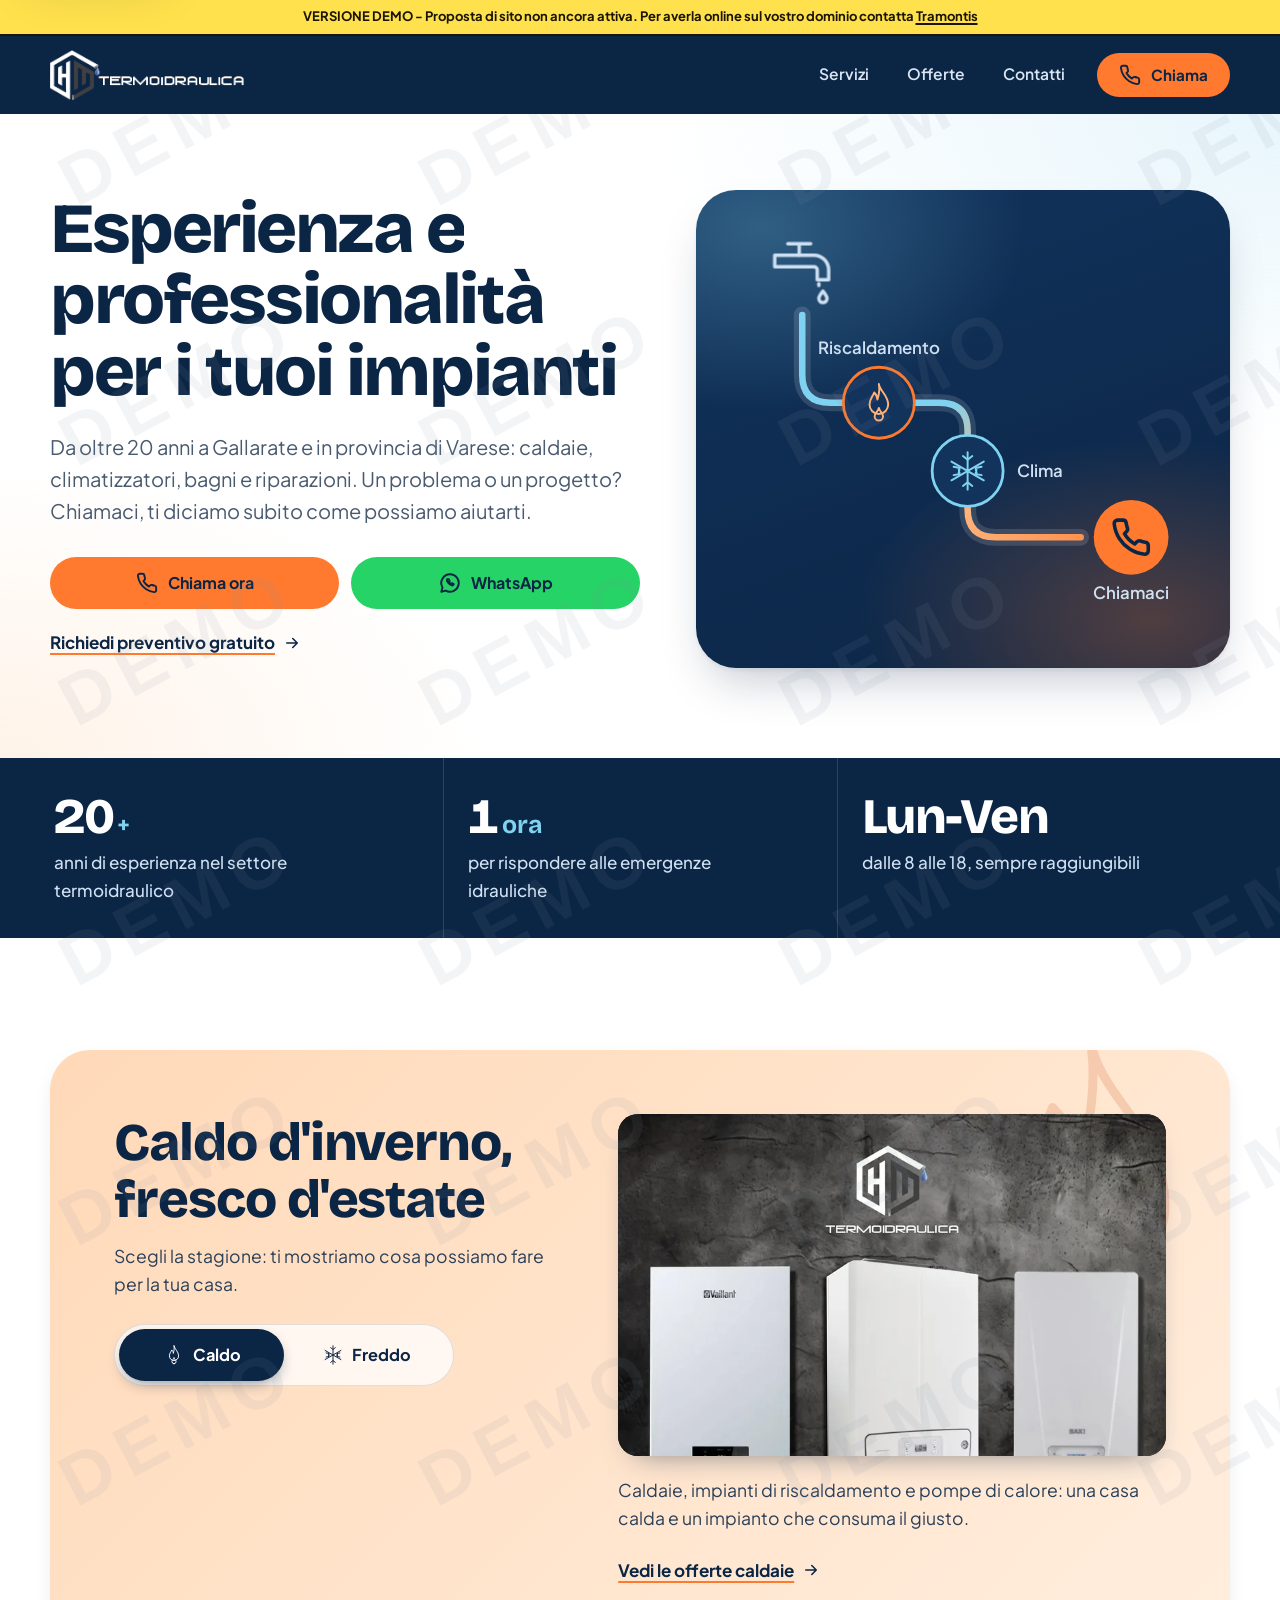
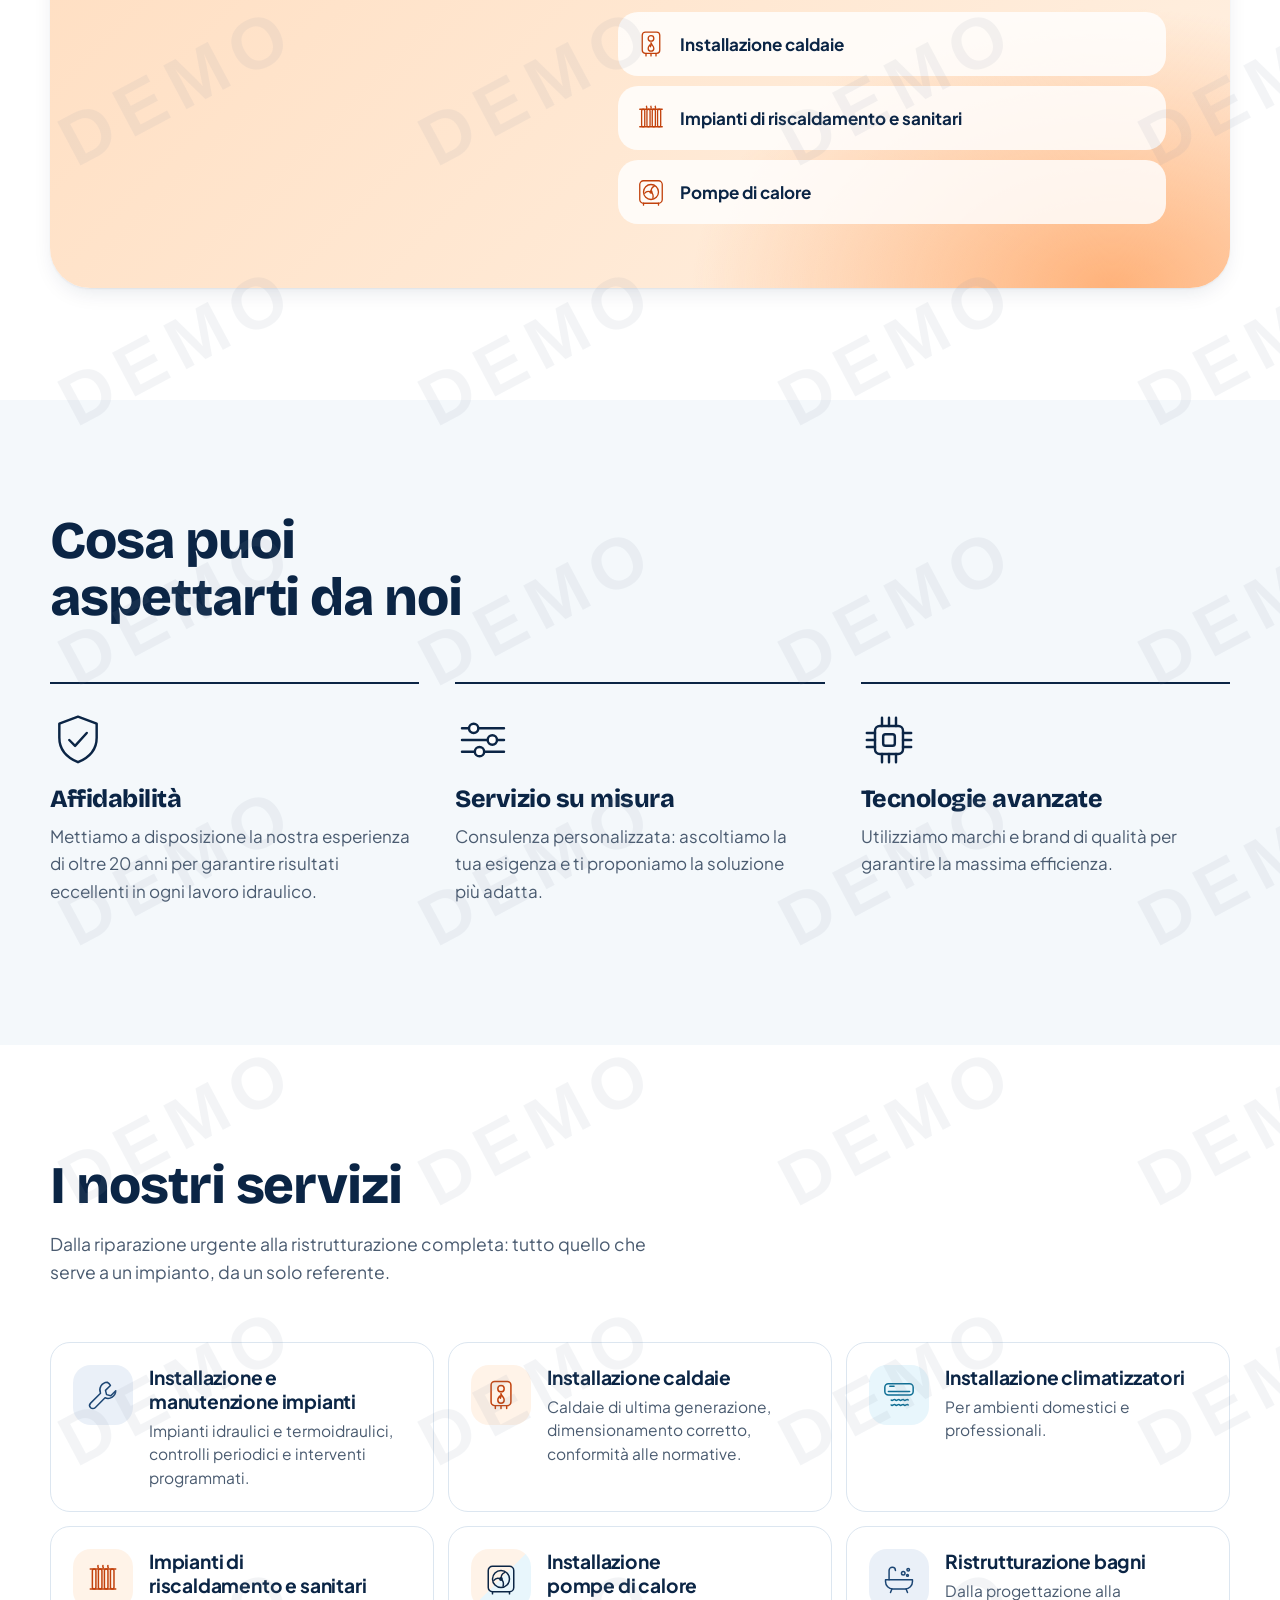
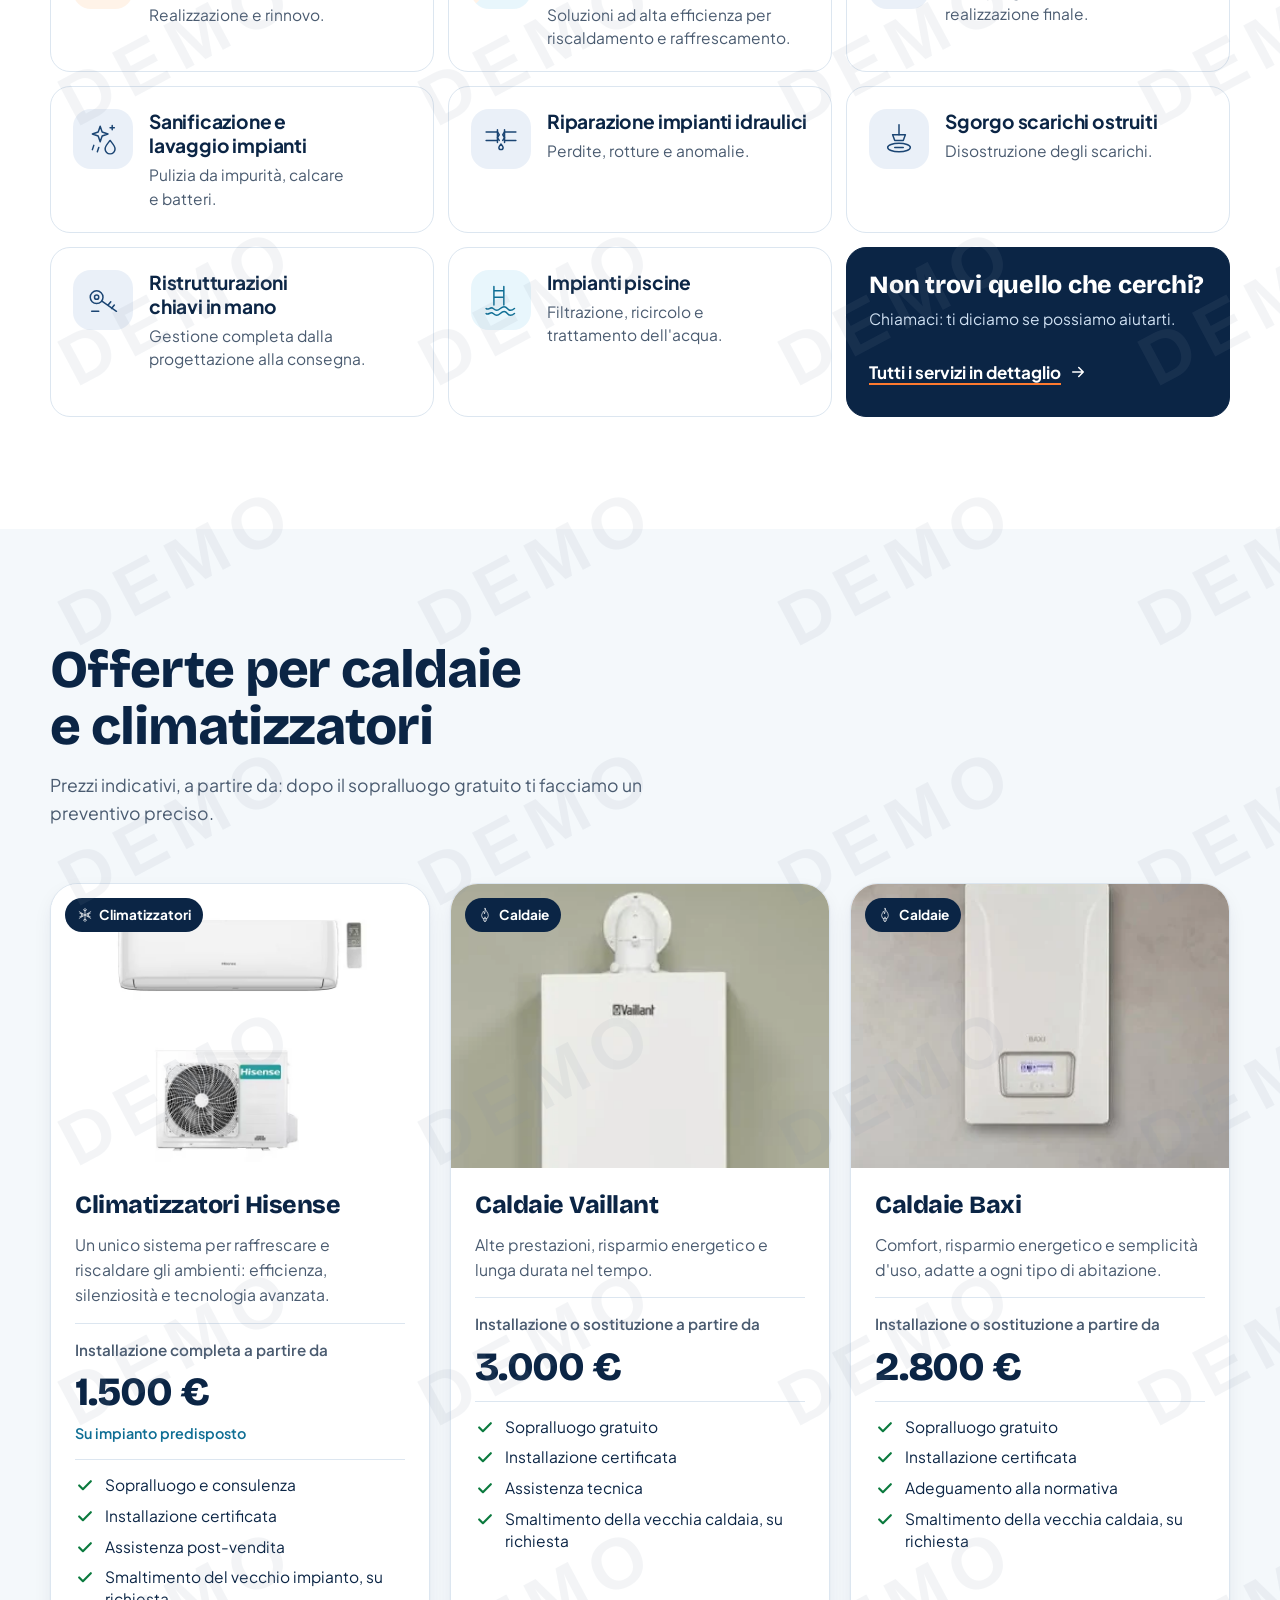
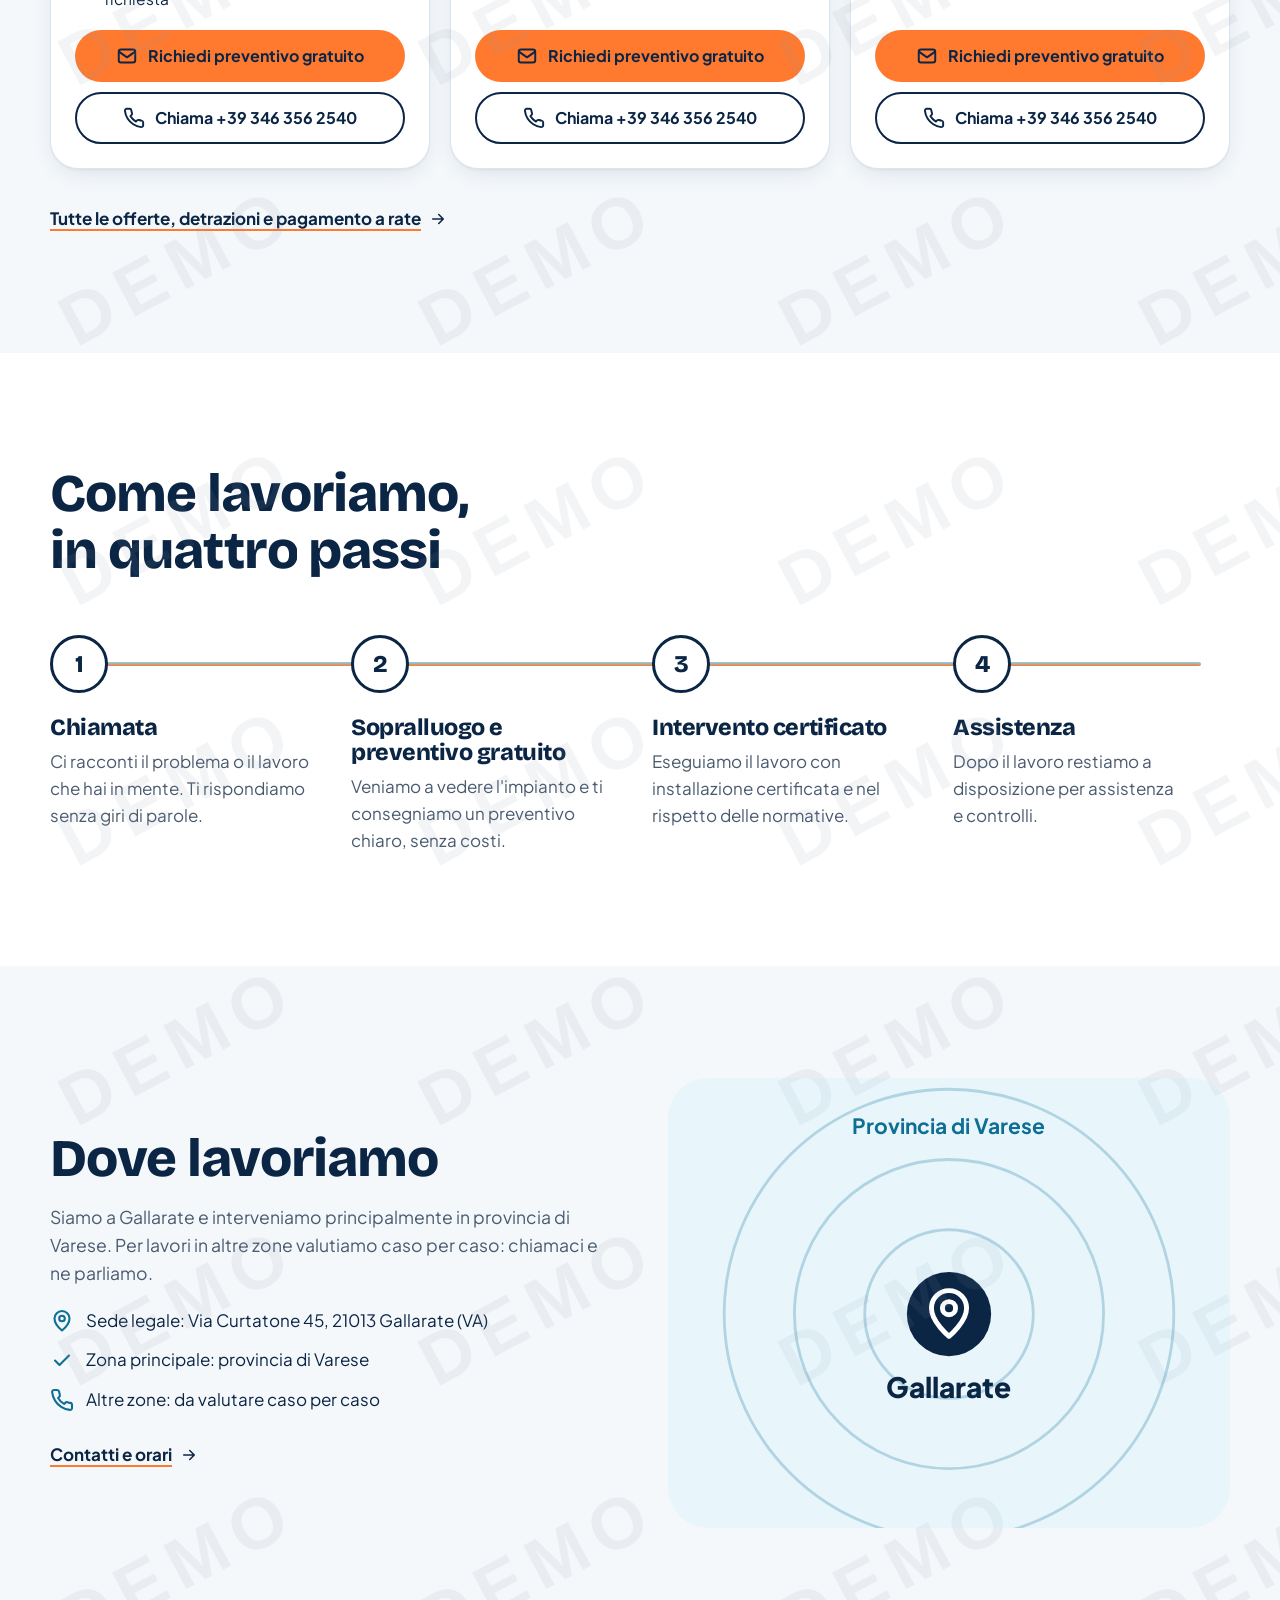
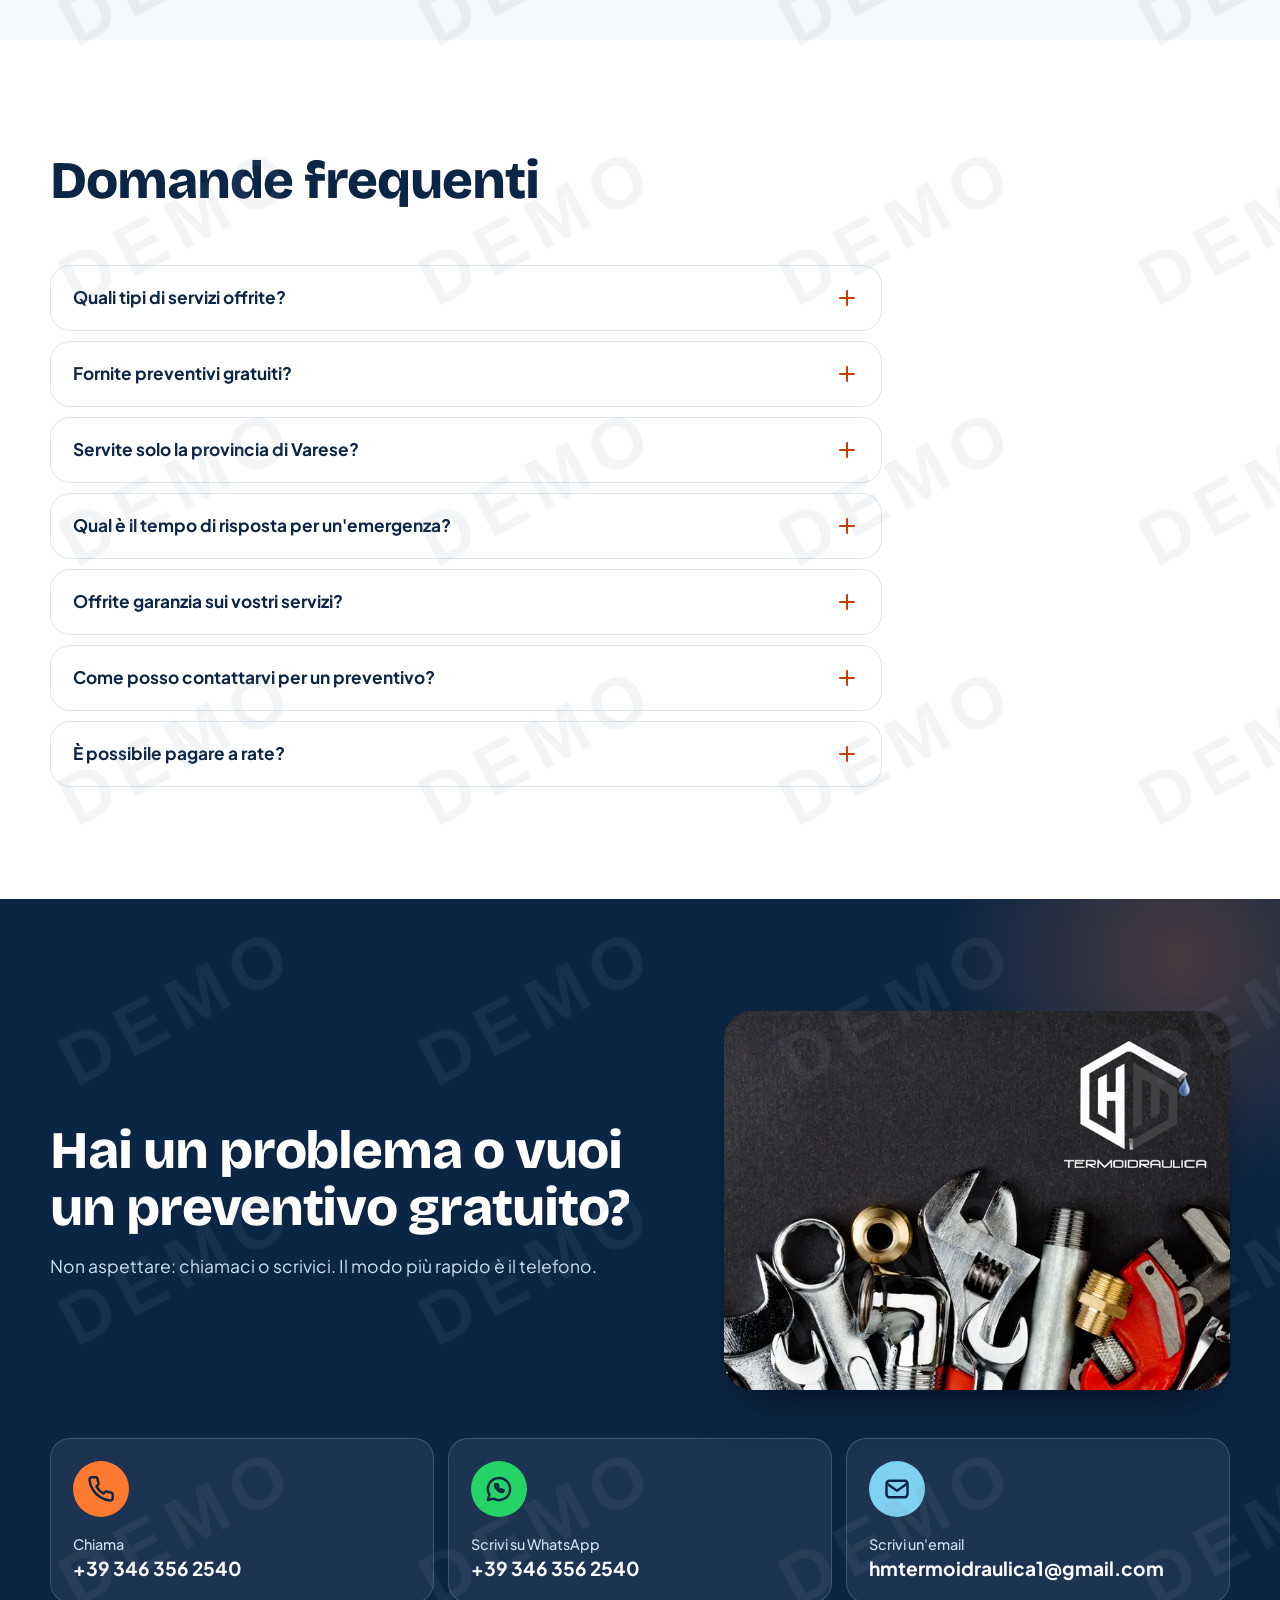
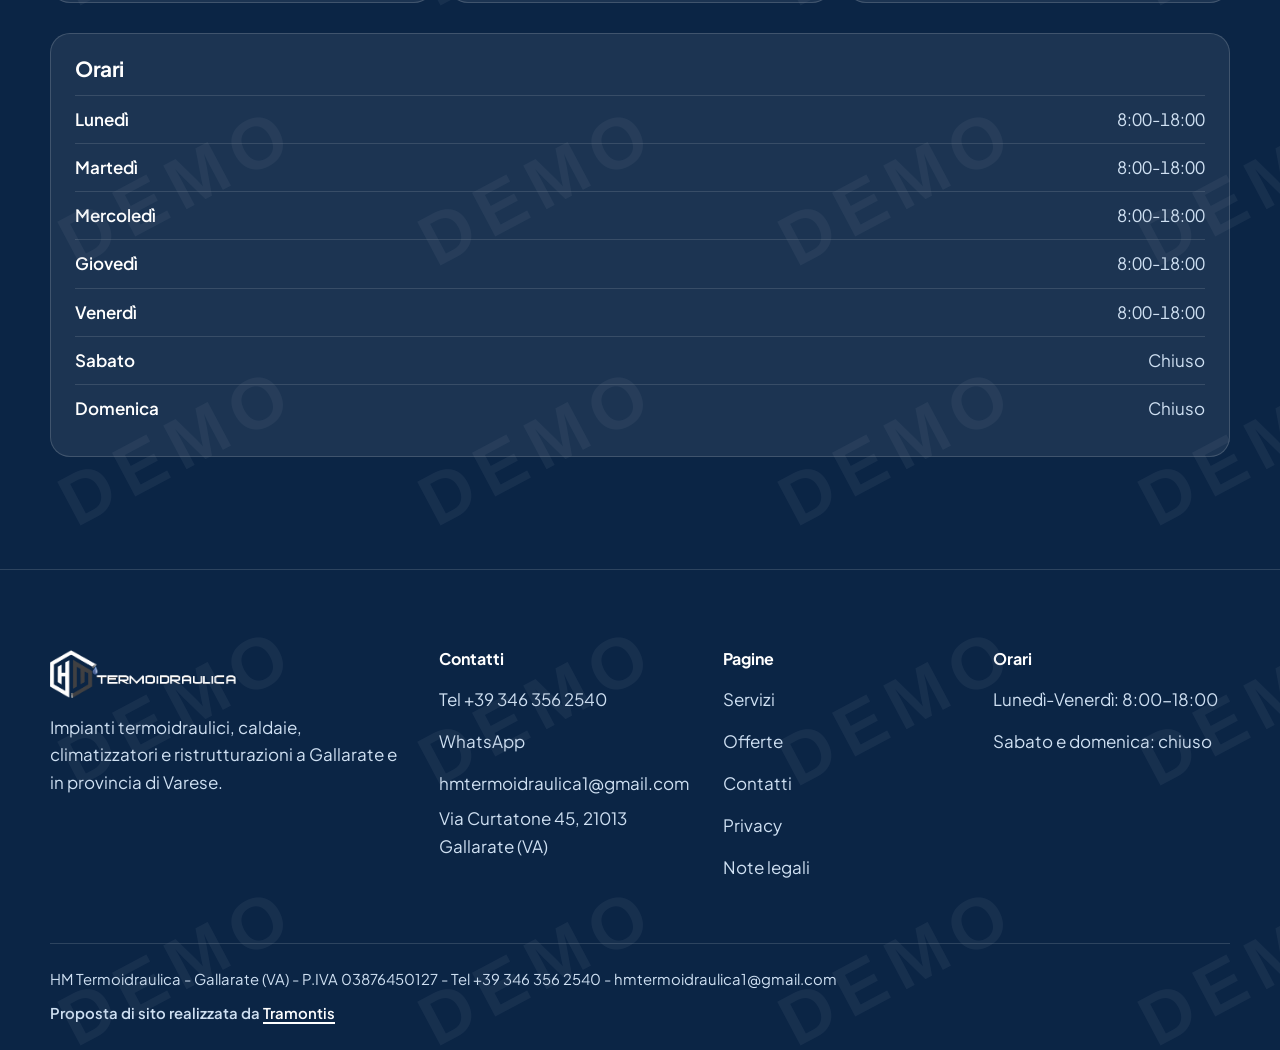
==== commit 293f7551: "Offerte statiche, dati societari, foto del sito originale, via l'indicatore Aperto/Chiuso - Le offer" ====
--- a/index.html
+++ b/index.html
@@ -24,7 +24,7 @@
     <link rel="preload" href="assets/fonts/bricolage-grotesque-latin-wght-normal.woff2" as="font" type="font/woff2" crossorigin>
     <link rel="stylesheet" href="assets/css/style.css">
     <script>document.documentElement.classList.remove('no-js')</script>
-    <script type="application/ld+json">{"@context": "https://schema.org", "@type": ["Plumber", "HVACBusiness"], "name": "HM Termoidraulica", "url": "https://hmtermoidraulica.it/", "logo": "https://hmtermoidraulica.it/assets/img/logo-hm-termoidraulica.png", "image": "https://hmtermoidraulica.it/assets/img/og-cover.jpg", "description": "Impianti termoidraulici, caldaie, climatizzatori, pompe di calore, bagni e riparazioni a Gallarate e in provincia di Varese.", "telephone": "+39 346 356 2540", "email": "hmtermoidraulica1@gmail.com", "vatID": "IT03876450127", "address": {"@type": "PostalAddress", "addressLocality": "Gallarate", "addressRegion": "VA", "postalCode": "21013", "addressCountry": "IT"}, "areaServed": {"@type": "AdministrativeArea", "name": "Provincia di Varese"}, "openingHoursSpecification": [{"@type": "OpeningHoursSpecification", "dayOfWeek": ["Monday", "Tuesday", "Wednesday", "Thursday", "Friday"], "opens": "08:00", "closes": "18:00"}]}</script>
+    <script type="application/ld+json">{"@context": "https://schema.org", "@type": ["Plumber", "HVACBusiness"], "name": "HM Termoidraulica", "legalName": "Hm Termoidraulica di Simone Cicciarello", "url": "https://hmtermoidraulica.it/", "logo": "https://hmtermoidraulica.it/assets/img/logo-hm-termoidraulica.png", "image": "https://hmtermoidraulica.it/assets/img/og-cover.jpg", "description": "Impianti termoidraulici, caldaie, climatizzatori, pompe di calore, bagni e riparazioni a Gallarate e in provincia di Varese.", "telephone": "+39 346 356 2540", "email": "hmtermoidraulica1@gmail.com", "vatID": "IT03876450127", "address": {"@type": "PostalAddress", "streetAddress": "Via Curtatone 45", "addressLocality": "Gallarate", "addressRegion": "VA", "postalCode": "21013", "addressCountry": "IT"}, "areaServed": {"@type": "AdministrativeArea", "name": "Provincia di Varese"}, "openingHoursSpecification": [{"@type": "OpeningHoursSpecification", "dayOfWeek": ["Monday", "Tuesday", "Wednesday", "Thursday", "Friday"], "opens": "08:00", "closes": "18:00"}]}</script>
 <!--/build:head-->
 </head>
 <body data-demo>
@@ -72,9 +72,6 @@
           <a class="btn btn--wa" data-magnetic href="https://wa.me/393463562540" target="_blank" rel="noopener"><svg class="ico" aria-hidden="true" focusable="false"><use href="#i-wa"/></svg><span>WhatsApp</span></a>
           <a class="link-arrow hero__quote" href="mailto:hmtermoidraulica1@gmail.com?subject=Richiesta%20preventivo%20gratuito&amp;body=Buongiorno%2C%0A%0Avorrei%20un%20preventivo%20gratuito%20per%3A%0A%0AComune%3A%20%0ATelefono%20per%20essere%20ricontattato%3A%20%0A%0AGrazie"><span>Richiedi preventivo gratuito</span><svg class="ico" aria-hidden="true" focusable="false"><use href="#i-arrow"/></svg></a>
         </div>
-        <div class="hero__status rv" style="--i:2">
-          <p class="status-pill" data-status data-state="unknown"><span class="status-pill__dot" aria-hidden="true"></span><span data-status-text>Lun-Ven 8:00-18:00</span></p>
-        </div>
       </div>
 
       <div class="scene" data-scene>
@@ -152,6 +149,12 @@
           </div>
           <div class="season__panes">
             <div class="season__pane season__pane--hot is-active" id="pane-hot" role="tabpanel" aria-labelledby="tab-hot">
+              <figure class="season__fig">
+                <picture>
+                  <source type="image/webp" srcset="assets/img/caldaie-vaillant-baxi-hm-800.webp 800w, assets/img/caldaie-vaillant-baxi-hm-1200.webp 1200w" sizes="(min-width:1100px) 560px, 90vw">
+                  <img src="assets/img/caldaie-vaillant-baxi-hm-800.jpg" width="800" height="640" alt="Tre caldaie a parete Vaillant e Baxi su sfondo grafite, con il logo HM Termoidraulica" loading="lazy" decoding="async">
+                </picture>
+              </figure>
               <div>
                 <h3 class="sr-only">Riscaldamento</h3>
                 <p style="font-size:1.1rem;margin-bottom:16px;color:#2a3f58">Caldaie, impianti di riscaldamento e pompe di calore: una casa calda e un impianto che consuma il giusto.</p>
@@ -164,6 +167,12 @@
               </ul>
             </div>
             <div class="season__pane season__pane--cold" id="pane-cold" role="tabpanel" aria-labelledby="tab-cold" inert aria-hidden="true">
+              <figure class="season__fig season__fig--garden">
+                <picture>
+                  <source type="image/webp" srcset="assets/img/pompa-di-calore-giardino.webp">
+                  <img src="assets/img/pompa-di-calore-giardino.jpg" width="784" height="514" alt="Unità esterna di una pompa di calore installata nel giardino di una casa" loading="lazy" decoding="async">
+                </picture>
+              </figure>
               <div>
                 <h3 class="sr-only">Climatizzazione</h3>
                 <p style="font-size:1.1rem;margin-bottom:16px;color:#2a3f58">Climatizzatori e pompe di calore per ambienti domestici e professionali: comfort e efficienza anche nei mesi caldi.</p>
@@ -277,9 +286,66 @@
         <h2 id="offers-title" data-split>Offerte per caldaie e climatizzatori</h2>
         <p>Prezzi indicativi, a partire da: dopo il sopralluogo gratuito ti facciamo un preventivo preciso.</p>
       </div>
-      <div class="offers" data-offers="home">
-        <p class="offers-loading">Caricamento delle offerte...</p>
-        <noscript><p class="offers-loading">Per vedere le offerte attiva JavaScript, oppure <a href="tel:+393463562540">chiamaci al +39 346 356 2540</a>.</p></noscript>
+      <div class="offers">
+<!--build:offers-->
+      <article class="offer offer--cold offer--contain has-ico rv" style="--i:0" id="climatizzatori" data-tilt>
+        <figure class="offer__fig">
+          <span class="offer__tag"><svg class="ico" aria-hidden="true" focusable="false"><use href="#i-snow"/></svg>Climatizzatori</span>
+          <div class="offer__float"><picture>
+            <source type="image/webp" srcset="assets/img/climatizzatore-hisense-easy-smart.webp">
+            <img src="assets/img/climatizzatore-hisense-easy-smart.jpg" width="566" height="538" alt="Climatizzatore Hisense Easy Smart: unità interna a parete, telecomando e unità esterna" loading="lazy" decoding="async">
+          </picture></div>
+        </figure>
+        <div class="offer__body">
+          <h3>Climatizzatori Hisense</h3>
+          <p class="offer__desc">Un unico sistema per raffrescare e riscaldare gli ambienti: efficienza, silenziosità e tecnologia avanzata.</p>
+          <p class="offer__price"><span class="offer__from">Installazione completa a partire da</span><span class="offer__amount">1.500 €</span><span class="offer__cond">Su impianto predisposto</span></p>
+          <ul class="checklist"><li><svg class="ico" aria-hidden="true" focusable="false"><use href="#i-check"/></svg><span>Sopralluogo e consulenza</span></li><li><svg class="ico" aria-hidden="true" focusable="false"><use href="#i-check"/></svg><span>Installazione certificata</span></li><li><svg class="ico" aria-hidden="true" focusable="false"><use href="#i-check"/></svg><span>Assistenza post-vendita</span></li><li><svg class="ico" aria-hidden="true" focusable="false"><use href="#i-check"/></svg><span>Smaltimento del vecchio impianto, su richiesta</span></li></ul>
+          <div class="offer__cta">
+            <a class="btn" data-magnetic href="mailto:hmtermoidraulica1@gmail.com?subject=Richiesta%20preventivo%20-%20Climatizzatori%20Hisense&amp;body=Buongiorno%2C%0A%0Avorrei%20un%20preventivo%20gratuito%20per%3A%20Climatizzatori%20Hisense.%0A%0AComune%3A%20%0ATelefono%20per%20essere%20ricontattato%3A%20%0A%0AGrazie"><svg class="ico" aria-hidden="true" focusable="false"><use href="#i-mail"/></svg><span>Richiedi preventivo gratuito</span></a>
+            <a class="btn btn--ghost" data-magnetic href="tel:+393463562540"><svg class="ico" aria-hidden="true" focusable="false"><use href="#i-phone"/></svg><span>Chiama +39 346 356 2540</span></a>
+          </div>
+        </div>
+      </article>
+      <article class="offer offer--hot offer--cover has-ico rv" style="--i:1" id="caldaie-vaillant" data-tilt>
+        <figure class="offer__fig">
+          <span class="offer__tag"><svg class="ico" aria-hidden="true" focusable="false"><use href="#i-flame"/></svg>Caldaie</span>
+          <div class="offer__float"><picture>
+            <source type="image/webp" srcset="assets/img/caldaia-vaillant.webp">
+            <img src="assets/img/caldaia-vaillant.jpg" width="367" height="385" alt="Caldaia a parete Vaillant di colore bianco con display" loading="lazy" decoding="async">
+          </picture></div>
+        </figure>
+        <div class="offer__body">
+          <h3>Caldaie Vaillant</h3>
+          <p class="offer__desc">Alte prestazioni, risparmio energetico e lunga durata nel tempo.</p>
+          <p class="offer__price"><span class="offer__from">Installazione o sostituzione a partire da</span><span class="offer__amount">3.000 €</span></p>
+          <ul class="checklist"><li><svg class="ico" aria-hidden="true" focusable="false"><use href="#i-check"/></svg><span>Sopralluogo gratuito</span></li><li><svg class="ico" aria-hidden="true" focusable="false"><use href="#i-check"/></svg><span>Installazione certificata</span></li><li><svg class="ico" aria-hidden="true" focusable="false"><use href="#i-check"/></svg><span>Assistenza tecnica</span></li><li><svg class="ico" aria-hidden="true" focusable="false"><use href="#i-check"/></svg><span>Smaltimento della vecchia caldaia, su richiesta</span></li></ul>
+          <div class="offer__cta">
+            <a class="btn" data-magnetic href="mailto:hmtermoidraulica1@gmail.com?subject=Richiesta%20preventivo%20-%20Caldaie%20Vaillant&amp;body=Buongiorno%2C%0A%0Avorrei%20un%20preventivo%20gratuito%20per%3A%20Caldaie%20Vaillant.%0A%0AComune%3A%20%0ATelefono%20per%20essere%20ricontattato%3A%20%0A%0AGrazie"><svg class="ico" aria-hidden="true" focusable="false"><use href="#i-mail"/></svg><span>Richiedi preventivo gratuito</span></a>
+            <a class="btn btn--ghost" data-magnetic href="tel:+393463562540"><svg class="ico" aria-hidden="true" focusable="false"><use href="#i-phone"/></svg><span>Chiama +39 346 356 2540</span></a>
+          </div>
+        </div>
+      </article>
+      <article class="offer offer--hot offer--cover has-ico rv" style="--i:2" id="caldaie-baxi" data-tilt>
+        <figure class="offer__fig">
+          <span class="offer__tag"><svg class="ico" aria-hidden="true" focusable="false"><use href="#i-flame"/></svg>Caldaie</span>
+          <div class="offer__float"><picture>
+            <source type="image/webp" srcset="assets/img/caldaia-baxi.webp">
+            <img src="assets/img/caldaia-baxi.jpg" width="431" height="469" alt="Caldaia a parete Baxi di colore bianco con display" loading="lazy" decoding="async">
+          </picture></div>
+        </figure>
+        <div class="offer__body">
+          <h3>Caldaie Baxi</h3>
+          <p class="offer__desc">Comfort, risparmio energetico e semplicità d&#x27;uso, adatte a ogni tipo di abitazione.</p>
+          <p class="offer__price"><span class="offer__from">Installazione o sostituzione a partire da</span><span class="offer__amount">2.800 €</span></p>
+          <ul class="checklist"><li><svg class="ico" aria-hidden="true" focusable="false"><use href="#i-check"/></svg><span>Sopralluogo gratuito</span></li><li><svg class="ico" aria-hidden="true" focusable="false"><use href="#i-check"/></svg><span>Installazione certificata</span></li><li><svg class="ico" aria-hidden="true" focusable="false"><use href="#i-check"/></svg><span>Adeguamento alla normativa</span></li><li><svg class="ico" aria-hidden="true" focusable="false"><use href="#i-check"/></svg><span>Smaltimento della vecchia caldaia, su richiesta</span></li></ul>
+          <div class="offer__cta">
+            <a class="btn" data-magnetic href="mailto:hmtermoidraulica1@gmail.com?subject=Richiesta%20preventivo%20-%20Caldaie%20Baxi&amp;body=Buongiorno%2C%0A%0Avorrei%20un%20preventivo%20gratuito%20per%3A%20Caldaie%20Baxi.%0A%0AComune%3A%20%0ATelefono%20per%20essere%20ricontattato%3A%20%0A%0AGrazie"><svg class="ico" aria-hidden="true" focusable="false"><use href="#i-mail"/></svg><span>Richiedi preventivo gratuito</span></a>
+            <a class="btn btn--ghost" data-magnetic href="tel:+393463562540"><svg class="ico" aria-hidden="true" focusable="false"><use href="#i-phone"/></svg><span>Chiama +39 346 356 2540</span></a>
+          </div>
+        </div>
+      </article>
+<!--/build:offers-->
       </div>
       <p style="margin-top:28px"><a class="link-arrow" href="offerte.html"><span>Tutte le offerte, detrazioni e pagamento a rate</span><svg class="ico" aria-hidden="true" focusable="false"><use href="#i-arrow"/></svg></a></p>
     </div>
@@ -307,7 +373,7 @@
         <h2 id="zone-title" style="font-size:clamp(2rem,5.2vw,3.3rem);font-weight:800" data-split>Dove lavoriamo</h2>
         <p style="margin-top:16px;color:var(--muted);font-size:1.1rem">Siamo a Gallarate e interveniamo principalmente in provincia di Varese. Per lavori in altre zone valutiamo caso per caso: chiamaci e ne parliamo.</p>
         <ul class="zone__list">
-          <li><svg class="ico" aria-hidden="true" focusable="false"><use href="#i-pin"/></svg><span>Sede legale: 21013 Gallarate (VA)</span></li>
+          <li><svg class="ico" aria-hidden="true" focusable="false"><use href="#i-pin"/></svg><span>Sede legale: Via Curtatone 45, 21013 Gallarate (VA)</span></li>
           <li><svg class="ico" aria-hidden="true" focusable="false"><use href="#i-check"/></svg><span>Zona principale: provincia di Varese</span></li>
           <li><svg class="ico" aria-hidden="true" focusable="false"><use href="#i-phone"/></svg><span>Altre zone: da valutare caso per caso</span></li>
         </ul>
@@ -350,9 +416,17 @@
   <!-- CONTATTI -->
   <section class="section contact on-dark" id="contatti" aria-labelledby="contact-title">
     <div class="wrap">
-      <div class="sec-head">
-        <h2 id="contact-title" data-split>Hai un problema o vuoi un preventivo gratuito?</h2>
-        <p>Non aspettare: chiamaci o scrivici. Il modo più rapido è il telefono.</p>
+      <div class="contact__intro">
+        <div class="sec-head">
+          <h2 id="contact-title" data-split>Hai un problema o vuoi un preventivo gratuito?</h2>
+          <p>Non aspettare: chiamaci o scrivici. Il modo più rapido è il telefono.</p>
+        </div>
+        <figure class="photo photo--graphite rv">
+          <picture>
+            <source type="image/webp" srcset="assets/img/attrezzi-idraulici-hm-800.webp 800w, assets/img/attrezzi-idraulici-hm-1200.webp 1200w" sizes="(min-width:900px) 480px, 90vw">
+            <img src="assets/img/attrezzi-idraulici-hm-800.jpg" width="800" height="533" alt="Chiavi inglesi, raccordi e tubi su fondo scuro con il logo HM Termoidraulica" loading="lazy" decoding="async">
+          </picture>
+        </figure>
       </div>
       <div class="contact__grid">
         <a class="cbox has-ico" data-magnetic href="tel:+393463562540"><span class="cbox__ico cbox__ico--call"><svg class="ico" aria-hidden="true" focusable="false"><use href="#i-phone"/></svg></span><span><small>Chiama</small><strong>+39 346 356 2540</strong></span></a>
@@ -360,16 +434,15 @@
         <a class="cbox has-ico" data-magnetic href="mailto:hmtermoidraulica1@gmail.com?subject=Richiesta%20preventivo%20gratuito&amp;body=Buongiorno%2C%0A%0Avorrei%20un%20preventivo%20gratuito%20per%3A%0A%0AComune%3A%20%0ATelefono%20per%20essere%20ricontattato%3A%20%0A%0AGrazie"><span class="cbox__ico cbox__ico--mail"><svg class="ico" aria-hidden="true" focusable="false"><use href="#i-mail"/></svg></span><span><small>Scrivi un'email</small><strong>hmtermoidraulica1@<wbr>gmail.com</strong></span></a>
       </div>
       <div class="hours" data-hours>
-        <p class="status-pill" data-status data-state="unknown"><span class="status-pill__dot" aria-hidden="true"></span><span data-status-text>Lun-Ven 8:00-18:00</span></p>
         <h3>Orari</h3>
         <dl>
-          <div data-day="1"><dt>Lunedì</dt><dd>8:00-18:00</dd></div>
-          <div data-day="2"><dt>Martedì</dt><dd>8:00-18:00</dd></div>
-          <div data-day="3"><dt>Mercoledì</dt><dd>8:00-18:00</dd></div>
-          <div data-day="4"><dt>Giovedì</dt><dd>8:00-18:00</dd></div>
-          <div data-day="5"><dt>Venerdì</dt><dd>8:00-18:00</dd></div>
-          <div data-day="6"><dt>Sabato</dt><dd>Chiuso</dd></div>
-          <div data-day="0"><dt>Domenica</dt><dd>Chiuso</dd></div>
+          <div><dt>Lunedì</dt><dd>8:00-18:00</dd></div>
+          <div><dt>Martedì</dt><dd>8:00-18:00</dd></div>
+          <div><dt>Mercoledì</dt><dd>8:00-18:00</dd></div>
+          <div><dt>Giovedì</dt><dd>8:00-18:00</dd></div>
+          <div><dt>Venerdì</dt><dd>8:00-18:00</dd></div>
+          <div><dt>Sabato</dt><dd>Chiuso</dd></div>
+          <div><dt>Domenica</dt><dd>Chiuso</dd></div>
         </dl>
       </div>
     </div>
@@ -391,7 +464,7 @@
           <li><a href="tel:+393463562540">Tel +39 346 356 2540</a></li>
           <li><a href="https://wa.me/393463562540" target="_blank" rel="noopener">WhatsApp</a></li>
           <li><a href="mailto:hmtermoidraulica1@gmail.com">hmtermoidraulica1@gmail.com</a></li>
-          <li>Gallarate (VA)</li>
+          <li>Via Curtatone 45, 21013 Gallarate (VA)</li>
         </ul>
       </div>
       <div>
--- a/assets/css/style.css
+++ b/assets/css/style.css
@@ -0,0 +1,727 @@
+/* =========================================================
+   HM Termoidraulica - stile condiviso
+   Palette dal logo: blu profondo + accento fiamma/ghiaccio
+   ========================================================= */
+
+@font-face {
+  font-family: "Plus Jakarta Sans";
+  src: url("../fonts/plus-jakarta-sans-latin-wght-normal.woff2") format("woff2");
+  font-weight: 200 800;
+  font-style: normal;
+  font-display: swap;
+}
+@font-face {
+  font-family: "Bricolage Grotesque";
+  src: url("../fonts/bricolage-grotesque-latin-wght-normal.woff2") format("woff2");
+  font-weight: 200 800;
+  font-style: normal;
+  font-display: swap;
+}
+
+:root {
+  --deep: #0b2545;
+  --deep-2: #12335c;
+  --deep-3: #1b4573;
+  --ink: #0b2545;
+  --muted: #4a5b70;
+  --line: #dce6f0;
+  --paper: #f4f8fb;
+  --white: #ffffff;
+
+  --flame: #ff7a2f;
+  --flame-hover: #ff8a3d;
+  --flame-ink: #c2410c;
+  --warm-tint: #fff3e8;
+  --warm-mid: #ffd9b8;
+
+  --ice: #7fd3f0;
+  --cold-ink: #0e6e94;
+  --cold-tint: #e8f6fc;
+  --cold-mid: #b8e6f7;
+
+  /* toni campionati dalle foto: grafite e acciaio (caldaie, attrezzi), muschio e salvia (giardino, piscina),
+     pietra e terracotta (chiavi, bagno, scarichi), ardesia (idraulico al lavoro) */
+  --graphite: #252423;
+  --graphite-2: #3a3836;
+  --steel: #d4d6da;
+  --moss: #5a6d39;
+  --moss-ink: #3f5026;
+  --sage: #92a58b;
+  --sage-tint: #eef2ea;
+  --stone: #c3b0a7;
+  --stone-tint: #f5efeb;
+  --terracotta: #6b3f39;
+  --slate: #373a48;
+  --slate-tint: #eceef3;
+
+  --wa: #25d366;
+  --focus: #0e6e94;
+
+  --font-body: "Plus Jakarta Sans", system-ui, -apple-system, "Segoe UI", Roboto, "Helvetica Neue", Arial, sans-serif;
+  --font-display: "Bricolage Grotesque", "Plus Jakarta Sans", system-ui, -apple-system, "Segoe UI", Roboto, Arial, sans-serif;
+
+  --r-sm: 14px;
+  --r-md: 20px;
+  --r-lg: 28px;
+  --r-xl: 40px;
+
+  --shadow-soft: 0 1px 2px rgba(11, 37, 69, 0.06), 0 8px 24px -8px rgba(11, 37, 69, 0.14);
+  --shadow-lift: 0 2px 4px rgba(11, 37, 69, 0.06), 0 24px 48px -16px rgba(11, 37, 69, 0.28);
+
+  --wrap: 1180px;
+  --gutter: clamp(18px, 4vw, 40px);
+  --section-y: clamp(64px, 9vw, 112px);
+  --header-h: 68px;
+  --bar-h: 0px;
+  --ease: cubic-bezier(0.22, 0.8, 0.24, 1);
+}
+
+/* ---------- reset ---------- */
+*, *::before, *::after { box-sizing: border-box; }
+html { -webkit-text-size-adjust: 100%; text-size-adjust: 100%; }
+@media (prefers-reduced-motion: no-preference) {
+  html { scroll-behavior: smooth; }
+}
+body {
+  margin: 0;
+  position: relative;
+  font-family: var(--font-body);
+  font-size: 1.0625rem;
+  line-height: 1.6;
+  color: var(--ink);
+  background: var(--white);
+  -webkit-font-smoothing: antialiased;
+  overflow-x: hidden;
+}
+img, svg { display: block; max-width: 100%; }
+img { height: auto; }
+h1, h2, h3, h4 { margin: 0; font-family: var(--font-display); line-height: 1.08; letter-spacing: -0.02em; text-wrap: balance; }
+p { margin: 0; text-wrap: pretty; }
+ul, ol { margin: 0; padding: 0; list-style: none; }
+a { color: inherit; }
+button { font: inherit; color: inherit; }
+:focus-visible { outline: 3px solid var(--focus); outline-offset: 3px; border-radius: 6px; }
+.on-dark :focus-visible, .site-header :focus-visible, .site-footer :focus-visible, .demo-banner :focus-visible { outline-color: var(--ice); }
+[id] { scroll-margin-top: calc(var(--top-h, 130px) + 20px); }
+
+.sr-only {
+  position: absolute; width: 1px; height: 1px; margin: -1px; padding: 0; overflow: hidden;
+  clip: rect(0 0 0 0); white-space: nowrap; border: 0;
+}
+.skip-link {
+  position: absolute; left: 12px; top: -80px; z-index: 2000; padding: 12px 18px;
+  background: var(--white); color: var(--deep); font-weight: 700; border-radius: var(--r-sm); box-shadow: var(--shadow-lift);
+}
+.skip-link:focus { top: 12px; }
+
+.wrap { width: min(100% - var(--gutter) * 2, var(--wrap)); margin-inline: auto; }
+.section { padding-block: var(--section-y); }
+.section--paper { background: var(--paper); }
+.section--tight { padding-block: clamp(40px, 6vw, 72px); }
+.page-hero + .section--tight { padding-top: clamp(20px, 3vw, 32px); }
+
+/* ---------- DEMO: un solo punto di controllo = attributo data-demo sul body ---------- */
+.demo-banner, .demo-watermark { display: none; }
+body[data-demo] .demo-banner { display: block; }
+body[data-demo] .demo-watermark { display: block; }
+
+.demo-banner {
+  background: #ffe14d;
+  color: #1a1400;
+  font-size: 0.75rem;
+  line-height: 1.35;
+  font-weight: 700;
+  text-align: center;
+  padding: 6px 12px;
+  border-bottom: 2px solid #1a1400;
+}
+.demo-banner a { color: #1a1400; text-decoration-thickness: 2px; text-underline-offset: 2px; }
+.demo-banner a:hover { text-decoration-thickness: 3px; }
+
+.demo-watermark {
+  position: absolute;
+  inset: 0;
+  z-index: 900;
+  pointer-events: none;
+  opacity: 0.1;
+  background-image: url("data:image/svg+xml,%3Csvg xmlns='http://www.w3.org/2000/svg' width='360' height='260' viewBox='0 0 360 260'%3E%3Ctext x='180' y='150' text-anchor='middle' transform='rotate(-28 180 130)' font-family='Arial,Helvetica,sans-serif' font-weight='800' font-size='72' letter-spacing='10' fill='%238795a8'%3EDEMO%3C/text%3E%3C/svg%3E");
+  background-size: 360px 260px;
+}
+
+/* ---------- header ---------- */
+.site-top { position: sticky; top: 0; z-index: 1000; }
+.site-header {
+  position: relative;
+  background: var(--deep);
+  color: var(--white);
+}
+.site-header::after {
+  content: "";
+  position: absolute; left: 0; right: 0; bottom: 0; height: 3px;
+  background: linear-gradient(90deg, var(--ice), var(--flame));
+  opacity: 0;
+  transition: opacity 0.35s var(--ease);
+}
+.site-header.is-scrolled::after { opacity: 1; }
+.site-header.is-scrolled { box-shadow: 0 10px 30px -12px rgba(11, 37, 69, 0.55); }
+.site-header__in {
+  display: flex; align-items: center; gap: 16px;
+  min-height: var(--header-h);
+}
+.brand { display: block; line-height: 0; flex: none; border-radius: 8px; }
+.brand img {
+  width: auto; height: 36px;
+  transform-origin: left center;
+  transition: transform 0.35s var(--ease);
+}
+.site-header.is-scrolled .brand img { transform: scale(0.86); }
+
+.nav { margin-left: auto; display: none; }
+.nav__list { display: flex; gap: 6px; align-items: center; }
+.nav a {
+  display: inline-flex; align-items: center; min-height: 44px; padding: 0 16px;
+  border-radius: 999px; text-decoration: none; font-weight: 600; font-size: 0.975rem; color: #dbe6f3;
+  transition: background-color 0.2s, color 0.2s;
+}
+.nav a:hover { background: rgba(255, 255, 255, 0.1); color: var(--white); }
+.nav a[aria-current="page"] { color: var(--white); background: rgba(255, 255, 255, 0.14); }
+
+.header-actions { margin-left: auto; display: flex; align-items: center; gap: 8px; }
+.nav + .header-actions { margin-left: 0; }
+
+.menu-btn {
+  width: 48px; height: 48px; border-radius: 50%;
+  background: rgba(255, 255, 255, 0.1); border: 0; display: inline-grid; place-items: center; cursor: pointer; color: var(--white);
+}
+.menu-btn svg { width: 24px; height: 24px; }
+.menu-btn .i-close { display: none; }
+.menu-btn[aria-expanded="true"] .i-open { display: none; }
+.menu-btn[aria-expanded="true"] .i-close { display: block; }
+
+.mobile-nav {
+  background: var(--deep-2); color: var(--white);
+  padding: 8px var(--gutter) 22px;
+  border-top: 1px solid rgba(255, 255, 255, 0.12);
+}
+.mobile-nav[hidden] { display: none; }
+.mobile-nav a {
+  display: flex; align-items: center; min-height: 54px; font-family: var(--font-display); font-weight: 700; font-size: 1.4rem;
+  text-decoration: none; border-bottom: 1px solid rgba(255, 255, 255, 0.1);
+}
+.mobile-nav a[aria-current="page"] { color: var(--ice); }
+
+/* ---------- pulsanti ---------- */
+.btn {
+  --btn-bg: var(--flame); --btn-fg: var(--deep); --btn-bd: transparent;
+  display: inline-flex; align-items: center; justify-content: center; gap: 10px;
+  min-height: 52px; padding: 0 26px;
+  border-radius: 999px; border: 2px solid var(--btn-bd);
+  background: var(--btn-bg); color: var(--btn-fg);
+  font-family: var(--font-body); font-weight: 700; font-size: 1rem; line-height: 1.1; text-decoration: none; text-align: center;
+  cursor: pointer;
+  transform: translate3d(var(--mx, 0px), var(--my, 0px), 0);
+  transition: transform 0.25s var(--ease), background-color 0.2s, box-shadow 0.2s;
+  will-change: transform;
+}
+.btn svg { width: 22px; height: 22px; flex: none; }
+.btn:hover { --btn-bg: var(--flame-hover); box-shadow: 0 12px 28px -10px rgba(255, 122, 47, 0.8); }
+.btn--wa { --btn-bg: var(--wa); }
+.btn--wa:hover { --btn-bg: #3ddc7e; box-shadow: 0 12px 28px -10px rgba(37, 211, 102, 0.7); }
+.btn--ghost { --btn-bg: transparent; --btn-bd: var(--deep); --btn-fg: var(--deep); }
+.btn--ghost:hover { --btn-bg: var(--deep); --btn-fg: var(--white); box-shadow: none; }
+.btn--light { --btn-bg: transparent; --btn-bd: rgba(255, 255, 255, 0.55); --btn-fg: var(--white); }
+.btn--light:hover { --btn-bg: var(--white); --btn-fg: var(--deep); box-shadow: none; }
+.btn--sm { min-height: 44px; padding: 0 20px; font-size: 0.95rem; }
+.btn--icon { width: 48px; min-height: 48px; padding: 0; }
+.btn--block { width: 100%; }
+
+.link-arrow {
+  display: inline-flex; align-items: center; gap: 8px; font-weight: 700; text-decoration: none; color: var(--deep);
+  min-height: 44px;
+}
+.link-arrow svg { width: 18px; height: 18px; transition: transform 0.25s var(--ease); }
+.link-arrow:hover svg { transform: translateX(4px); }
+.link-arrow span { text-decoration: underline; text-decoration-thickness: 2px; text-underline-offset: 4px; text-decoration-color: var(--flame); }
+
+/* ---------- hero ---------- */
+.hero {
+  position: relative;
+  padding-block: clamp(36px, 6vw, 84px) clamp(48px, 7vw, 96px);
+  background:
+    radial-gradient(900px 480px at 100% 0%, var(--cold-tint), transparent 70%),
+    radial-gradient(700px 420px at 0% 100%, var(--warm-tint), transparent 70%),
+    var(--white);
+  overflow: hidden;
+}
+.hero__grid { display: grid; gap: clamp(32px, 5vw, 56px); align-items: center; }
+.hero h1 { font-size: clamp(2.5rem, 8.2vw, 4.4rem); font-weight: 800; line-height: 1.02; letter-spacing: -0.035em; }
+.hero__lead { margin-top: 22px; font-size: clamp(1.08rem, 2.4vw, 1.25rem); color: var(--muted); max-width: 34em; }
+.hero__cta { margin-top: 30px; display: flex; flex-wrap: wrap; gap: 12px; }
+.hero__cta .btn { flex: 1 1 220px; }
+.hero__quote { flex: 1 1 100%; justify-content: flex-start; padding-left: 0; }
+
+
+.scene {
+  position: relative;
+  border-radius: var(--r-xl);
+  background:
+    radial-gradient(420px 260px at 85% 90%, rgba(255, 122, 47, 0.28), transparent 70%),
+    radial-gradient(380px 260px at 12% 8%, rgba(127, 211, 240, 0.28), transparent 70%),
+    linear-gradient(160deg, var(--deep-2), var(--deep));
+  box-shadow: var(--shadow-lift);
+  padding: clamp(12px, 3vw, 24px);
+  color: var(--white);
+}
+.scene svg { width: 100%; height: auto; overflow: visible; }
+.scene__pipe-body { fill: none; stroke: rgba(255, 255, 255, 0.13); stroke-width: 18; stroke-linecap: round; stroke-linejoin: round; }
+.scene__pipe-flow {
+  fill: none; stroke: url(#pipeGrad); stroke-width: 7; stroke-linecap: round; stroke-linejoin: round;
+  stroke-dasharray: 1; stroke-dashoffset: 1;
+}
+.scene.is-in .scene__pipe-flow { animation: draw 2.4s 0.4s var(--ease) forwards; }
+@keyframes draw { to { stroke-dashoffset: 0; } }
+.scene__node { opacity: 0; transform: scale(0.6); transform-box: fill-box; transform-origin: center; }
+.scene.is-in .scene__node { animation: pop 0.6s var(--ease) forwards; animation-delay: calc(0.5s + var(--n) * 0.55s); }
+@keyframes pop { to { opacity: 1; transform: scale(1); } }
+.scene__drop { opacity: 0; }
+.scene__ring { transform-box: fill-box; transform-origin: center; animation: ring 2.6s ease-out infinite; opacity: 0; }
+@keyframes ring { 0% { transform: scale(0.8); opacity: 0.6; } 100% { transform: scale(1.9); opacity: 0; } }
+.scene use, .zone__pin { fill: none; stroke: currentColor; stroke-width: 2.1; stroke-linecap: round; stroke-linejoin: round; --play: running; }
+.zone__pin { color: #fff; }
+.scene__caption { fill: #cfe0f2; font-family: var(--font-body); font-size: 18px; font-weight: 600; }
+
+/* ---------- stats ---------- */
+.stats { background: var(--deep); color: var(--white); }
+.stats__grid { display: grid; gap: 0; }
+.stat { padding: 26px 4px; border-top: 1px solid rgba(255, 255, 255, 0.14); display: flex; align-items: baseline; gap: 14px; flex-wrap: wrap; }
+.stat:first-child { border-top: 0; }
+.stat__num { font-family: var(--font-display); font-weight: 800; font-size: clamp(2.2rem, 6vw, 3.1rem); line-height: 1; letter-spacing: -0.03em; color: var(--white); font-variant-numeric: tabular-nums; }
+.stat__num small { font-size: 0.5em; font-weight: 700; color: var(--ice); margin-left: 4px; letter-spacing: 0; }
+.stat__label { color: #cfe0f2; font-weight: 500; max-width: 18em; }
+
+/* ---------- titoli di sezione ---------- */
+.sec-head { max-width: 40rem; margin-bottom: clamp(32px, 5vw, 56px); }
+.sec-head h2 { font-size: clamp(2rem, 5.2vw, 3.3rem); font-weight: 800; }
+.sec-head p { margin-top: 16px; color: var(--muted); font-size: 1.1rem; }
+.sec-head--center { margin-inline: auto; text-align: center; }
+.on-dark .sec-head p { color: #cfe0f2; }
+
+/* reveal parole nei titoli */
+.w { display: inline-block; overflow: hidden; vertical-align: top; padding-bottom: 0.08em; margin-bottom: -0.08em; }
+.w > span { display: inline-block; transform: translate3d(0, 105%, 0); transition: transform 0.7s var(--ease); transition-delay: calc(var(--wi, 0) * 55ms); }
+.is-in .w > span, .w.is-in > span { transform: none; }
+.no-js .w > span { transform: none; }
+
+/* reveal generico */
+.rv { opacity: 0; transform: translate3d(0, 22px, 0); transition: opacity 0.7s var(--ease), transform 0.7s var(--ease); transition-delay: calc(var(--i, 0) * 70ms); }
+.rv.is-in { opacity: 1; transform: none; }
+.no-js .rv { opacity: 1; transform: none; }
+
+/* ---------- pilastri ---------- */
+.pillars { display: grid; gap: 0; }
+.pillar { padding: 28px 0; border-top: 2px solid var(--deep); }
+.pillar .pillar__ico { width: 56px; height: 56px; color: var(--deep); margin-bottom: 18px; }
+.pillar h3 { font-size: 1.55rem; font-weight: 800; }
+.pillar p { margin-top: 10px; color: var(--muted); max-width: 26em; }
+
+/* ---------- icone (sprite) + animazioni in hover ---------- */
+.ico { width: 1em; height: 1em; fill: none; stroke: currentColor; stroke-width: 2.1; stroke-linecap: round; stroke-linejoin: round; --play: paused; }
+/* Le parti animate stanno dentro i <symbol> dello sprite: ereditano --play dall'elemento <use> */
+.a-drip, .a-flame, .a-spin, .a-wave, .a-bob, .a-pulse { transform-box: fill-box; transform-origin: center; }
+.has-ico:hover .ico, .has-ico:focus-within .ico, .ico--live { --play: running; }
+.a-drip { animation: drip 1.5s ease-in infinite; animation-play-state: var(--play); }
+.a-flame { animation: sway 1.6s ease-in-out infinite; animation-play-state: var(--play); transform-origin: 50% 100%; }
+.a-spin { animation: spin 8s linear infinite; animation-play-state: var(--play); }
+.a-wave { animation: wave 1.8s ease-in-out infinite; animation-play-state: var(--play); }
+.a-bob { animation: bob 1.8s ease-in-out infinite; animation-play-state: var(--play); }
+.a-pulse { animation: pulse 1.6s ease-in-out infinite; animation-play-state: var(--play); }
+@keyframes drip { 0% { transform: translate3d(0, -3px, 0); opacity: 0; } 25% { opacity: 1; } 100% { transform: translate3d(0, 9px, 0); opacity: 0; } }
+@keyframes sway { 0%, 100% { transform: rotate(-4deg) scale(1, 1); } 50% { transform: rotate(5deg) scale(1.06, 0.95); } }
+@keyframes spin { to { transform: rotate(360deg); } }
+@keyframes wave { 0%, 100% { transform: translate3d(-2px, 0, 0); } 50% { transform: translate3d(3px, 0, 0); } }
+@keyframes bob { 0%, 100% { transform: translate3d(0, -2px, 0); } 50% { transform: translate3d(0, 2px, 0); } }
+@keyframes pulse { 0%, 100% { transform: scale(1); } 50% { transform: scale(1.12); } }
+
+/* ---------- servizi (griglia home) ---------- */
+.svc-grid { display: grid; gap: 14px; }
+.svc {
+  position: relative; display: flex; gap: 16px; align-items: flex-start;
+  padding: 22px; border-radius: var(--r-md);
+  background: var(--white); border: 1px solid var(--line);
+  text-decoration: none; color: inherit;
+  transition: transform 0.35s var(--ease), box-shadow 0.35s var(--ease), border-color 0.2s;
+}
+.svc:hover { transform: translate3d(0, -4px, 0); box-shadow: var(--shadow-soft); border-color: #c4d4e4; }
+.svc__ico { flex: none; width: 60px; height: 60px; border-radius: 18px; display: grid; place-items: center; font-size: 34px; }
+.svc__ico--hot { background: var(--warm-tint); color: var(--flame-ink); }
+.svc__ico--cold { background: var(--cold-tint); color: var(--cold-ink); }
+.svc__ico--both { background: linear-gradient(135deg, var(--warm-tint) 50%, var(--cold-tint) 50%); color: var(--deep); }
+.svc__ico--water { background: #eaf0f8; color: var(--deep-3); }
+.svc__ico--slate { background: var(--slate-tint); color: var(--slate); }
+.svc__ico--stone { background: var(--stone-tint); color: var(--terracotta); }
+.svc__ico--green { background: var(--sage-tint); color: var(--moss-ink); }
+.svc h3 { font-size: 1.2rem; font-weight: 700; font-family: var(--font-body); letter-spacing: -0.01em; line-height: 1.25; }
+.svc p { margin-top: 6px; color: var(--muted); font-size: 0.97rem; line-height: 1.5; }
+.svc--cta { background: var(--deep); color: var(--white); border-color: var(--deep); flex-direction: column; justify-content: space-between; gap: 20px; }
+.svc--cta p { color: #cfe0f2; }
+.svc--cta h3 { font-family: var(--font-display); font-size: 1.55rem; font-weight: 800; }
+.svc--cta:hover { border-color: var(--deep); }
+
+/* ---------- interruttore caldo / freddo ---------- */
+.season { position: relative; border-radius: var(--r-xl); overflow: hidden; isolation: isolate; box-shadow: var(--shadow-soft); }
+.season.is-init *, .season.is-init *::before { transition: none !important; }
+.season__bg { position: absolute; inset: 0; z-index: -1; transition: opacity 0.7s var(--ease); }
+.season__bg--hot { background: radial-gradient(600px 400px at 90% 100%, #ffb27a, transparent 70%), linear-gradient(135deg, #ffd9b8, #fff1e3); }
+.season__bg--cold { background: radial-gradient(600px 400px at 90% 100%, #8fd8f3, transparent 70%), linear-gradient(135deg, #bfe8f8, #e9f7fd); }
+.season[data-mode="hot"] .season__bg--cold { opacity: 0; }
+.season[data-mode="cold"] .season__bg--hot { opacity: 0; }
+.season__in { padding: clamp(26px, 5vw, 64px); display: grid; gap: 32px; }
+.season__head h2 { font-size: clamp(2rem, 5.2vw, 3.3rem); font-weight: 800; }
+.season__head p { margin-top: 14px; max-width: 34em; color: #2a3f58; font-size: 1.1rem; }
+
+.switch {
+  position: relative; display: inline-grid; grid-template-columns: 1fr 1fr; margin-top: 26px;
+  background: rgba(255, 255, 255, 0.75); border-radius: 999px; padding: 5px; box-shadow: inset 0 0 0 1px rgba(11, 37, 69, 0.12);
+  width: min(100%, 340px);
+}
+.switch__thumb {
+  position: absolute; top: 5px; bottom: 5px; left: 5px; width: calc(50% - 5px); border-radius: 999px;
+  background: var(--deep); transition: transform 0.45s var(--ease); box-shadow: 0 6px 16px -6px rgba(11, 37, 69, 0.6);
+}
+.season[data-mode="cold"] .switch__thumb { transform: translate3d(100%, 0, 0); }
+.switch button {
+  position: relative; z-index: 1; border: 0; background: transparent; cursor: pointer; min-height: 52px; border-radius: 999px;
+  display: inline-flex; align-items: center; justify-content: center; gap: 8px; font-weight: 700; font-size: 1.02rem; color: var(--deep);
+  transition: color 0.3s;
+}
+.switch button[aria-selected="true"] { color: var(--white); }
+.switch button .ico { font-size: 22px; }
+
+.season__panes { position: relative; display: grid; }
+.season__pane {
+  grid-area: 1 / 1; display: grid; gap: 20px; align-content: start;
+  opacity: 0; transform: translate3d(0, 14px, 0); visibility: hidden;
+  transition: opacity 0.5s var(--ease), transform 0.5s var(--ease), visibility 0s 0.5s;
+}
+.season__pane.is-active { opacity: 1; transform: none; visibility: visible; transition-delay: 0.12s, 0.12s, 0s; }
+.season__fig { margin: 0; overflow: hidden; border-radius: var(--r-md); background: var(--graphite); aspect-ratio: 16 / 10; box-shadow: 0 14px 30px -18px rgba(11, 37, 69, 0.6); }
+.season__fig--garden { background: var(--moss); }
+.season__pane .season__fig { grid-column: 1 / -1; }
+.season__fig picture { display: block; height: 100%; }
+.season__fig img { width: 100%; height: 100%; object-fit: cover; object-position: 50% 0%; }
+.season__fig--garden img { object-position: 50% 50%; }
+.season__list { display: grid; gap: 10px; }
+.season__list a {
+  display: flex; align-items: center; gap: 14px; min-height: 64px; padding: 12px 18px; border-radius: var(--r-md);
+  background: rgba(255, 255, 255, 0.82); text-decoration: none; font-weight: 700; transition: transform 0.3s var(--ease), background-color 0.2s;
+}
+.season__list a:hover { transform: translate3d(4px, 0, 0); background: var(--white); }
+.season__list .ico { font-size: 30px; flex: none; }
+.season__pane--hot .season__list .ico { color: var(--flame-ink); }
+.season__pane--cold .season__list .ico { color: var(--cold-ink); }
+.season__offer { display: flex; flex-wrap: wrap; gap: 8px 18px; align-items: center; margin-top: 4px; }
+.season__big {
+  position: absolute; right: -40px; top: -40px; width: clamp(200px, 36vw, 360px); aspect-ratio: 1; z-index: -1; opacity: 0.16; color: var(--deep);
+  transition: opacity 0.5s;
+}
+.season__big .ico { width: 100%; height: 100%; stroke-width: 1.2; }
+.season__big--hot { color: var(--flame-ink); }
+.season__big--cold { color: var(--cold-ink); }
+.season[data-mode="cold"] .season__big--hot, .season[data-mode="hot"] .season__big--cold { opacity: 0; }
+
+/* ---------- offerte ---------- */
+.offers { display: grid; gap: 20px; }
+.offer {
+  --gx: 50%; --gy: 0%;
+  position: relative; display: flex; flex-direction: column;
+  border-radius: var(--r-lg); background: var(--white); border: 1px solid var(--line); box-shadow: var(--shadow-soft);
+  transform: perspective(900px) rotateX(var(--rx, 0deg)) rotateY(var(--ry, 0deg));
+  transition: transform 0.4s var(--ease), box-shadow 0.4s var(--ease);
+  overflow: hidden;
+}
+.offer::before {
+  content: ""; position: absolute; inset: 0; border-radius: inherit; padding: 2px; pointer-events: none; z-index: 2;
+  background: radial-gradient(260px 200px at var(--gx) var(--gy), var(--glow, var(--flame)), transparent 70%);
+  -webkit-mask: linear-gradient(#000 0 0) content-box, linear-gradient(#000 0 0); -webkit-mask-composite: xor;
+  mask: linear-gradient(#000 0 0) content-box exclude, linear-gradient(#000 0 0);
+  opacity: 0; transition: opacity 0.3s;
+}
+.offer:hover { box-shadow: var(--shadow-lift); }
+.offer:hover::before, .offer:focus-within::before { opacity: 1; }
+.offer--cold { --glow: #19a7ce; }
+.offer__fig { position: relative; margin: 0; aspect-ratio: 4 / 3; display: grid; place-items: center; overflow: hidden; background: var(--paper); }
+.offer--hot .offer__fig { background: var(--warm-tint); }
+.offer--cold .offer__fig { background: var(--cold-tint); }
+.offer__fig img { width: 100%; height: 100%; object-fit: cover; }
+.offer--contain .offer__fig { background: #fff; }
+.offer--contain .offer__fig img { width: 84%; height: 84%; object-fit: contain; }
+.offer__fig picture { display: contents; }
+.offer__float { animation: float 6s ease-in-out infinite; width: 100%; height: 100%; display: grid; place-items: center; }
+@keyframes float { 0%, 100% { transform: translate3d(0, 0, 0); } 50% { transform: translate3d(0, -8px, 0); } }
+.offer--cover .offer__fig img { transform: scale(1.1); }
+.offer__tag {
+  position: absolute; left: 14px; top: 14px; z-index: 1; padding: 6px 12px; border-radius: 999px; font-weight: 700; font-size: 0.85rem;
+  background: var(--deep); color: var(--white); display: inline-flex; gap: 6px; align-items: center;
+}
+.offer__tag .ico { font-size: 16px; }
+.offer__body { padding: 24px; display: flex; flex-direction: column; gap: 14px; flex: 1; }
+.offer h3 { font-size: 1.55rem; font-weight: 800; }
+.offer__desc { color: var(--muted); font-size: 0.99rem; }
+.offer__price { display: flex; align-items: baseline; gap: 10px; flex-wrap: wrap; padding: 14px 0; border-block: 1px solid var(--line); }
+.offer__from { font-weight: 600; color: var(--muted); font-size: 0.95rem; }
+.offer__amount { font-family: var(--font-display); font-weight: 800; font-size: 2.5rem; letter-spacing: -0.03em; line-height: 1; }
+.offer__cond { flex-basis: 100%; font-size: 0.9rem; font-weight: 600; color: var(--cold-ink); }
+.offer--hot .offer__cond { color: var(--flame-ink); }
+.checklist { display: grid; gap: 9px; }
+.checklist li { display: flex; gap: 10px; align-items: flex-start; font-size: 0.97rem; line-height: 1.4; }
+.checklist .ico { flex: none; font-size: 20px; margin-top: 1px; color: #0b7a3e; stroke-width: 2.6; }
+.offer__cta { margin-top: auto; padding-top: 6px; display: grid; gap: 10px; }
+.offers-loading { padding: 40px; text-align: center; color: var(--muted); border: 1px dashed var(--line); border-radius: var(--r-lg); }
+
+.note-box {
+  margin-top: 28px; display: grid; gap: 16px; padding: 24px; border-radius: var(--r-lg); background: var(--paper); border: 1px solid var(--line);
+}
+.note-box__item { display: flex; gap: 14px; align-items: flex-start; }
+.note-box__item .ico { flex: none; font-size: 32px; color: var(--cold-ink); }
+.note-box__item strong { display: block; font-size: 1.05rem; }
+.note-box__item p { color: var(--muted); font-size: 0.98rem; margin-top: 2px; }
+
+/* ---------- come lavoriamo ---------- */
+.steps { position: relative; display: grid; gap: 30px; counter-reset: step; }
+.steps::before {
+  content: ""; position: absolute; left: 27px; top: 8px; bottom: 8px; width: 4px; border-radius: 4px; background: linear-gradient(var(--ice), var(--flame));
+  transform: scaleY(0); transform-origin: top; transition: transform 1.6s var(--ease);
+}
+.steps.is-in::before { transform: scaleY(1); }
+.step { position: relative; padding-left: 78px; }
+.step__n {
+  position: absolute; left: 0; top: 0; width: 58px; height: 58px; border-radius: 50%; display: grid; place-items: center;
+  background: var(--white); border: 3px solid var(--deep); font-family: var(--font-display); font-weight: 800; font-size: 1.5rem; color: var(--deep);
+}
+.step h3 { font-size: 1.45rem; font-weight: 800; padding-top: 10px; }
+.step p { margin-top: 8px; color: var(--muted); max-width: 26em; }
+.step .link-arrow { margin-top: 6px; }
+
+/* ---------- zona servita ---------- */
+.zone { display: grid; gap: 36px; align-items: center; }
+.zone__map { position: relative; border-radius: var(--r-xl); background: var(--cold-tint); aspect-ratio: 1 / 0.8; overflow: hidden; display: grid; place-items: center; }
+.zone__map svg { width: 100%; height: 100%; }
+.zone__ring { transform-box: fill-box; transform-origin: center; animation: ring 3.4s ease-out infinite; opacity: 0; }
+.zone__list { display: grid; gap: 12px; margin-top: 20px; }
+.zone__list li { display: flex; gap: 12px; align-items: flex-start; }
+.zone__list .ico { flex: none; font-size: 24px; margin-top: 2px; color: var(--cold-ink); }
+
+/* ---------- FAQ ---------- */
+.faq { display: grid; gap: 10px; max-width: 52rem; }
+.faq details { border: 1px solid var(--line); border-radius: var(--r-md); background: var(--white); transition: border-color 0.2s, box-shadow 0.3s; }
+.faq details[open] { border-color: var(--deep); box-shadow: var(--shadow-soft); }
+.faq summary {
+  list-style: none; cursor: pointer; display: flex; align-items: center; justify-content: space-between; gap: 16px;
+  min-height: 64px; padding: 14px 22px; font-weight: 700; font-size: 1.08rem; border-radius: var(--r-md);
+}
+.faq summary::-webkit-details-marker { display: none; }
+.faq summary .ico { flex: none; font-size: 24px; transition: transform 0.35s var(--ease); color: var(--flame-ink); }
+.faq details[open] summary .ico { transform: rotate(45deg); }
+.faq__a { padding: 0 22px 22px; color: var(--muted); max-width: 40em; animation: fadeUp 0.45s var(--ease); }
+.faq__a a { color: var(--deep); font-weight: 600; }
+@keyframes fadeUp { from { opacity: 0; transform: translate3d(0, 8px, 0); } to { opacity: 1; transform: none; } }
+
+/* ---------- contatti ---------- */
+.contact { background: var(--deep); color: var(--white); position: relative; overflow: hidden; }
+.contact::before {
+  content: ""; position: absolute; width: 520px; height: 520px; right: -160px; top: -200px; border-radius: 50%;
+  background: radial-gradient(circle, rgba(255, 122, 47, 0.25), transparent 65%); pointer-events: none;
+}
+.contact__intro { display: grid; gap: 28px; align-items: center; margin-bottom: clamp(28px, 5vw, 48px); position: relative; }
+.contact__intro .sec-head { margin-bottom: 0; }
+.contact__intro .photo { max-width: 520px; box-shadow: 0 24px 50px -20px rgba(0, 0, 0, 0.6); }
+.contact__grid { display: grid; gap: 14px; position: relative; }
+.cbox {
+  display: flex; gap: 16px; align-items: center; padding: 22px; border-radius: var(--r-md); text-decoration: none;
+  background: rgba(255, 255, 255, 0.07); border: 1px solid rgba(255, 255, 255, 0.16);
+  transition: transform 0.3s var(--ease), background-color 0.2s;
+}
+.cbox:hover { background: rgba(255, 255, 255, 0.14); transform: translate3d(0, -3px, 0); }
+.cbox__ico { flex: none; width: 56px; height: 56px; border-radius: 50%; display: grid; place-items: center; font-size: 28px; color: var(--deep); }
+.cbox__ico--call { background: var(--flame); }
+.cbox__ico--wa { background: var(--wa); }
+.cbox__ico--mail { background: var(--ice); }
+.cbox small { display: block; color: #cfe0f2; font-size: 0.9rem; font-weight: 500; }
+.cbox strong { display: block; font-size: 1.2rem; line-height: 1.25; overflow-wrap: anywhere; }
+
+.hours { margin-top: 30px; padding: 24px; border-radius: var(--r-md); background: rgba(255, 255, 255, 0.07); border: 1px solid rgba(255, 255, 255, 0.16); position: relative; }
+.hours h3 { font-size: 1.3rem; font-family: var(--font-body); font-weight: 700; margin-bottom: 14px; }
+.hours dl { margin: 0; display: grid; gap: 0; }
+.hours dl > div { display: flex; justify-content: space-between; gap: 16px; padding: 10px 0; border-top: 1px solid rgba(255, 255, 255, 0.12); }
+.hours dt { font-weight: 600; }
+.hours dd { margin: 0; color: #cfe0f2; font-variant-numeric: tabular-nums; }
+
+/* ---------- foto ---------- */
+.photo { position: relative; margin: 0; overflow: hidden; border-radius: var(--r-lg); background: var(--photo-bg, var(--graphite)); box-shadow: var(--shadow-soft); isolation: isolate; }
+.photo picture { display: block; height: 100%; }
+.photo img { width: 100%; height: 100%; object-fit: cover; object-position: var(--photo-pos, 50% 50%); }
+.photo--contain { box-shadow: none; border: 1px solid var(--line); }
+.photo--contain img { object-fit: contain; padding: 6%; }
+.photo--graphite { --photo-bg: var(--graphite); box-shadow: var(--shadow-lift); }
+.photo--graphite img { aspect-ratio: 4 / 3; }
+.photo__tag {
+  position: absolute; left: 10px; bottom: 10px; padding: 4px 10px; border-radius: 999px; font-size: 0.75rem; font-weight: 600; line-height: 1.3;
+  background: rgba(37, 36, 35, 0.82); color: #fff; backdrop-filter: blur(4px);
+}
+
+/* ---------- pagine interne ---------- */
+.page-hero {
+  position: relative; overflow: hidden; padding-block: clamp(40px, 7vw, 88px) clamp(36px, 6vw, 72px);
+  background: radial-gradient(700px 360px at 100% 0%, var(--cold-tint), transparent 70%), radial-gradient(600px 360px at 0% 100%, var(--warm-tint), transparent 70%), var(--white);
+}
+.page-hero__grid { display: grid; gap: 32px; align-items: center; }
+.page-hero__fig { max-width: 520px; }
+.page-hero__fig img { aspect-ratio: auto; }
+.page-hero h1 { font-size: clamp(2.3rem, 7vw, 4.2rem); font-weight: 800; letter-spacing: -0.03em; max-width: 14em; }
+.page-hero p { margin-top: 18px; color: var(--muted); font-size: 1.15rem; max-width: 36em; }
+.page-hero__cta { margin-top: 26px; display: flex; flex-wrap: wrap; gap: 12px; }
+.page-hero__cta .btn { flex: 1 1 200px; max-width: 280px; }
+.breadcrumb { font-size: 0.92rem; margin-bottom: 18px; color: var(--muted); }
+.breadcrumb a { color: var(--muted); }
+
+.svc-layout { display: grid; gap: 28px; }
+.svc-layout > * { min-width: 0; }
+.svc-index { position: sticky; top: calc(var(--top-h, 130px) + 8px); z-index: 20; background: var(--white); margin-inline: calc(var(--gutter) * -1); padding: 10px var(--gutter); border-bottom: 1px solid var(--line); }
+.svc-index ul { display: flex; gap: 8px; overflow-x: auto; scrollbar-width: none; padding-bottom: 2px; }
+.svc-index ul::-webkit-scrollbar { display: none; }
+.svc-index a {
+  display: inline-flex; align-items: center; white-space: nowrap; min-height: 44px; padding: 0 16px; border-radius: 999px;
+  border: 1px solid var(--line); text-decoration: none; font-weight: 600; font-size: 0.93rem; background: var(--white); transition: background-color 0.2s, color 0.2s;
+}
+.svc-index a:hover { background: var(--paper); }
+.svc-index a.is-active { background: var(--deep); color: var(--white); border-color: var(--deep); }
+.svc-detail { display: grid; gap: clamp(28px, 5vw, 44px); }
+.sd {
+  display: grid; gap: 14px; padding: clamp(22px, 4vw, 36px); border-radius: var(--r-lg); border: 1px solid var(--line); background: var(--white);
+  scroll-margin-top: calc(var(--top-h, 130px) + 80px);
+}
+.sd__ico { width: 72px; height: 72px; border-radius: 22px; display: grid; place-items: center; font-size: 40px; }
+.sd h2 { font-size: clamp(1.6rem, 4vw, 2.2rem); font-weight: 800; }
+.sd p { color: var(--muted); max-width: 40em; }
+.sd .checklist { margin-top: 4px; margin-bottom: 8px; }
+.sd > .photo { order: -1; aspect-ratio: 16 / 10; box-shadow: none; }
+.sd > .photo img { aspect-ratio: auto; }
+.sd__foot { display: flex; flex-wrap: wrap; gap: 8px 22px; align-items: center; margin-top: 4px; }
+
+.cta-band { background: var(--deep); color: var(--white); border-radius: var(--r-xl); padding: clamp(28px, 6vw, 64px); display: grid; gap: 22px; position: relative; overflow: hidden; }
+.cta-band h2 { font-size: clamp(1.9rem, 5vw, 3rem); font-weight: 800; max-width: 14em; }
+.cta-band p { color: #cfe0f2; max-width: 34em; }
+.cta-band__row { display: flex; flex-wrap: wrap; gap: 12px; }
+.cta-band__row .btn { flex: 1 1 210px; max-width: 300px; }
+
+/* testo legale */
+.prose { max-width: 46rem; }
+.prose h2 { font-size: 1.5rem; font-weight: 800; margin: 36px 0 10px; }
+.prose p, .prose li { color: #2a3f58; }
+.prose p + p { margin-top: 12px; }
+.prose ul { list-style: disc; padding-left: 22px; display: grid; gap: 6px; margin-top: 10px; }
+.prose a { font-weight: 600; }
+.datalist { display: grid; gap: 0; margin: 20px 0 0; max-width: 40rem; border: 1px solid var(--line); border-radius: var(--r-md); overflow: hidden; }
+.datalist > div { display: grid; gap: 2px; padding: 14px 18px; border-top: 1px solid var(--line); }
+.datalist > div:first-child { border-top: 0; }
+.datalist dt { font-weight: 700; font-size: 0.93rem; color: var(--muted); }
+.datalist dd { margin: 0; font-weight: 600; overflow-wrap: anywhere; }
+.todo { background: #fff2b8; padding: 1px 8px; border-radius: 6px; font-weight: 700; }
+
+/* ---------- footer ---------- */
+.site-footer { padding-bottom: var(--bar-h); background: var(--deep); color: #cfe0f2; padding-top: clamp(48px, 7vw, 80px); position: relative; border-top: 1px solid rgba(255, 255, 255, 0.14); }
+.footer__grid { display: grid; gap: 34px; }
+.footer__brand img { height: 48px; width: auto; }
+.footer__brand p { margin-top: 16px; max-width: 24em; }
+.site-footer h2 { font-family: var(--font-body); font-size: 1rem; font-weight: 700; color: var(--white); margin-bottom: 12px; letter-spacing: 0; }
+.footer__list { display: grid; gap: 2px; }
+.footer__list li { min-height: 40px; display: flex; align-items: center; }
+.footer__list a { display: inline-flex; align-items: center; min-height: 40px; text-decoration: none; }
+.footer__list a:hover { color: var(--white); text-decoration: underline; text-underline-offset: 4px; }
+.footer__legal { margin-top: clamp(36px, 6vw, 56px); padding-block: 24px; border-top: 1px solid rgba(255, 255, 255, 0.14); font-size: 0.93rem; }
+.footer__legal a { color: var(--white); }
+.footer__credit { margin-top: 10px; font-weight: 600; }
+.footer__credit a { text-decoration-thickness: 2px; text-underline-offset: 3px; }
+.footer__legal-links { display: flex; flex-wrap: wrap; gap: 4px 18px; margin-top: 12px; }
+
+/* ---------- barra fissa mobile ---------- */
+.mbar {
+  position: fixed; left: 0; right: 0; bottom: 0; z-index: 1100; display: grid; grid-template-columns: 1fr 1fr; gap: 10px;
+  padding: 10px 12px calc(10px + env(safe-area-inset-bottom)); background: rgba(11, 37, 69, 0.96); backdrop-filter: blur(10px);
+  box-shadow: 0 -10px 30px -12px rgba(11, 37, 69, 0.5);
+}
+.mbar .btn { min-height: 52px; padding: 0 12px; }
+
+/* ---------- breakpoints ---------- */
+@media (max-width: 899px) {
+  :root { --bar-h: 76px; }
+}
+@media (min-width: 560px) {
+  .demo-banner { font-size: 0.8125rem; padding: 8px var(--gutter); }
+  .brand img { height: 44px; }
+  .svc-grid { grid-template-columns: repeat(2, 1fr); }
+  .stats__grid { grid-template-columns: repeat(3, 1fr); }
+  .stat { border-top: 0; border-left: 1px solid rgba(255, 255, 255, 0.14); padding: 34px 24px; flex-direction: column; gap: 8px; align-items: flex-start; }
+  .stat:first-child { border-left: 0; padding-left: 4px; }
+  .contact__grid { grid-template-columns: repeat(3, 1fr); }
+  .cbox { flex-direction: column; align-items: flex-start; }
+}
+@media (min-width: 760px) {
+  .pillars { grid-template-columns: repeat(3, 1fr); gap: 36px; }
+  .offers { grid-template-columns: repeat(2, 1fr); }
+  .footer__grid { grid-template-columns: 1.4fr 1fr 1fr; }
+  .note-box { grid-template-columns: 1fr 1fr; }
+  .season__panes .season__pane { grid-template-columns: 1.1fr 1fr; gap: 28px; align-items: center; }
+  .steps { grid-template-columns: repeat(4, 1fr); gap: 24px; }
+  .steps::before { left: 29px; right: 29px; top: 27px; bottom: auto; width: auto; height: 4px; transform: scaleX(0); transform-origin: left; }
+  .steps.is-in::before { transform: scaleX(1); }
+  .step { padding-left: 0; padding-top: 80px; }
+  .step h3 { padding-top: 0; }
+  .zone { grid-template-columns: 1fr 1fr; gap: 56px; }
+  .datalist > div { grid-template-columns: 220px 1fr; align-items: baseline; }
+}
+@media (min-width: 900px) {
+  :root { --header-h: 78px; }
+  .page-hero--fig .page-hero__grid { grid-template-columns: 1.1fr 0.9fr; gap: 56px; }
+  .page-hero__fig { justify-self: end; width: 100%; }
+  .contact__intro { grid-template-columns: 1.1fr 0.9fr; gap: 56px; }
+  .contact__intro .photo { justify-self: end; width: 100%; }
+
+  .nav { display: block; }
+  .menu-btn, .mobile-nav { display: none !important; }
+  .brand img { height: 50px; }
+  .mbar { display: none; }
+  .hero__grid { grid-template-columns: 1.05fr 0.95fr; }
+  .svc-grid { grid-template-columns: repeat(3, 1fr); }
+  .offers { grid-template-columns: repeat(3, 1fr); }
+  .svc-layout { grid-template-columns: 250px 1fr; gap: 48px; align-items: start; }
+  .svc-index { top: calc(var(--top-h, 130px) + 20px); margin: 0; padding: 0; border: 0; background: transparent; }
+  .svc-index ul { flex-direction: column; overflow: visible; gap: 4px; }
+  .svc-index a { border-radius: var(--r-sm); border-color: transparent; background: transparent; width: 100%; }
+  .sd { grid-template-columns: 90px 1fr; gap: 8px 24px; }
+  .sd__ico { grid-row: span 4; }
+  .sd.sd--photo { grid-template-columns: 90px 1fr 300px; }
+  .sd.sd--photo > .photo { order: 0; grid-column: 3; grid-row: 1 / span 4; aspect-ratio: 4 / 3; align-self: start; }
+  .footer__grid { grid-template-columns: 1.5fr 1fr 1fr 1fr; }
+}
+@media (min-width: 1100px) {
+  .season__in { grid-template-columns: 0.9fr 1.1fr; gap: 56px; align-items: start; }
+  .season__panes .season__pane { grid-template-columns: 1fr; gap: 20px; }
+}
+@media (hover: none) {
+  .offer { transform: none !important; }
+}
+
+/* ---------- reduced motion ---------- */
+@media (prefers-reduced-motion: reduce) {
+  *, *::before, *::after {
+    animation-duration: 0.001ms !important; animation-iteration-count: 1 !important; animation-delay: 0ms !important;
+    transition-duration: 0.001ms !important; transition-delay: 0ms !important; scroll-behavior: auto !important;
+  }
+  .rv, .w > span { opacity: 1; transform: none; }
+  .scene__pipe-flow { stroke-dashoffset: 0; }
+  .scene__node { opacity: 1; transform: none; }
+  .steps::before { transform: none; }
+  .offer { transform: none !important; }
+  .btn { transform: none !important; }
+}
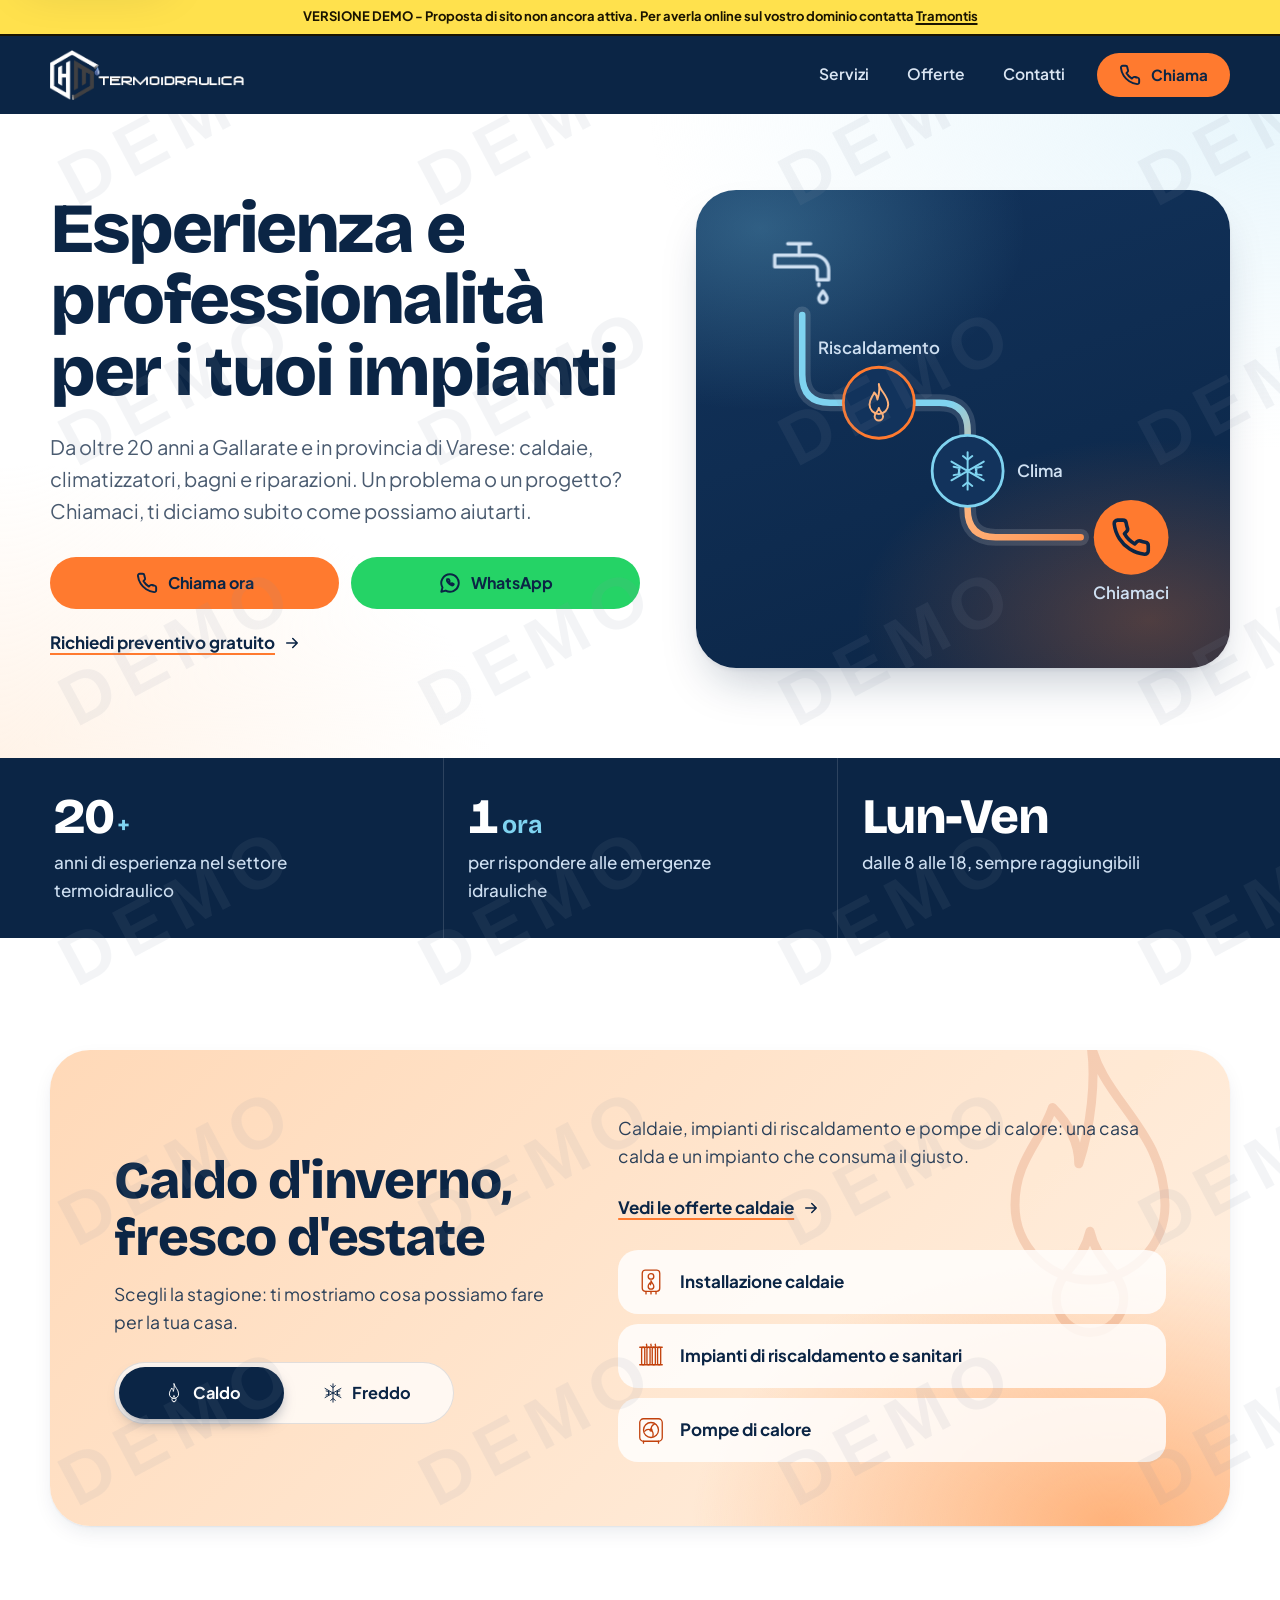
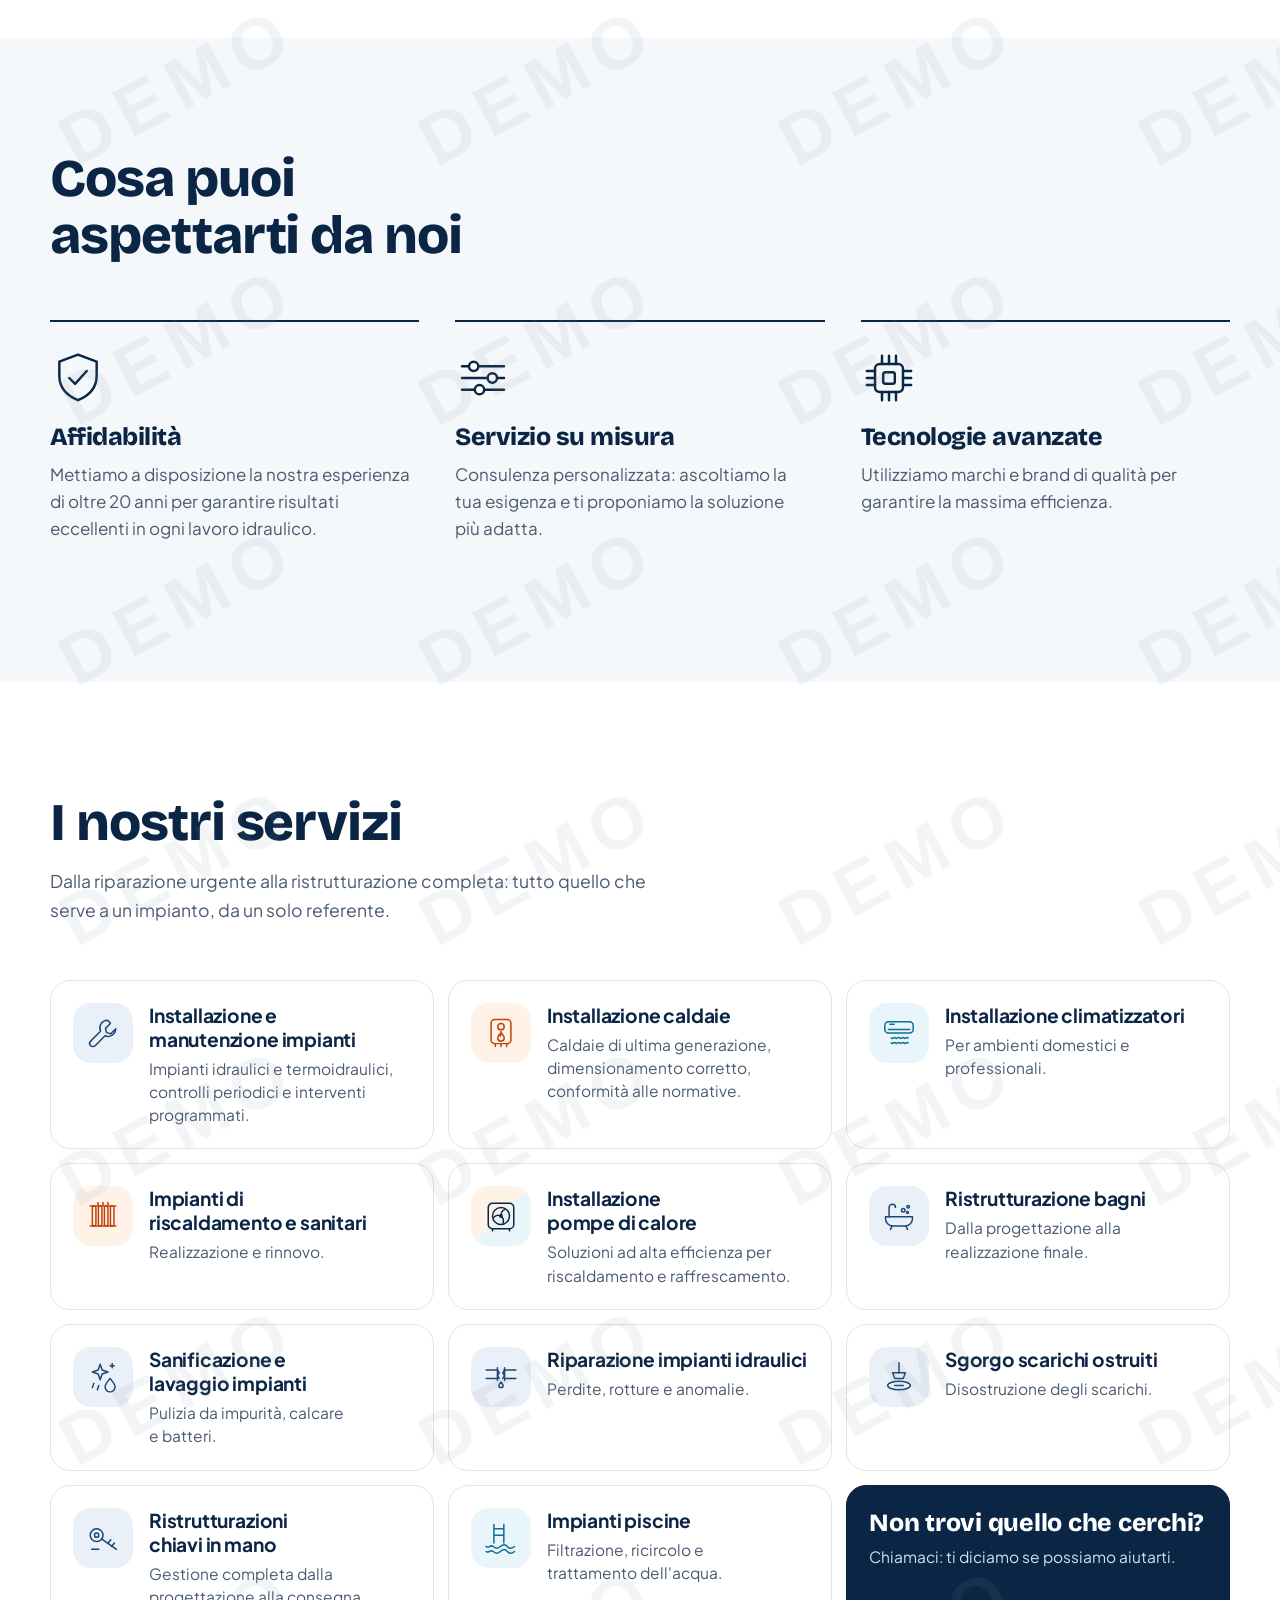
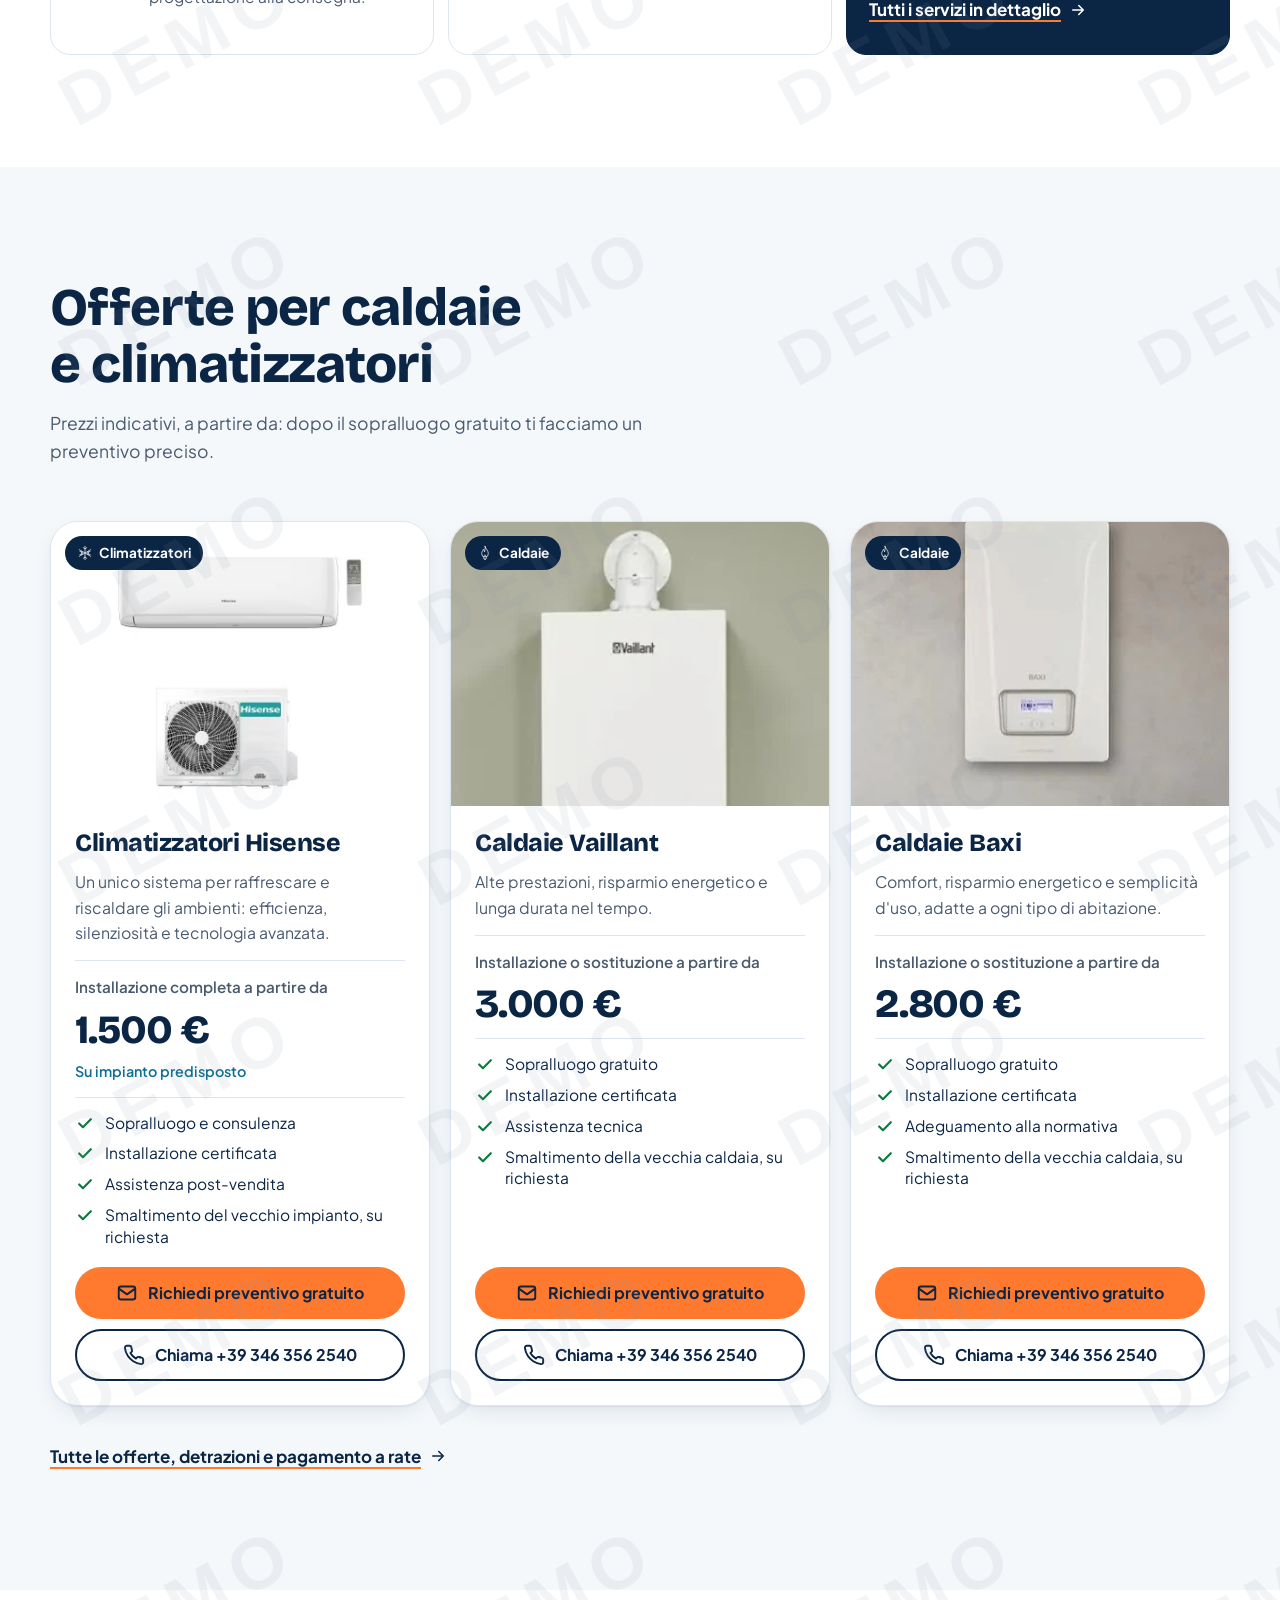
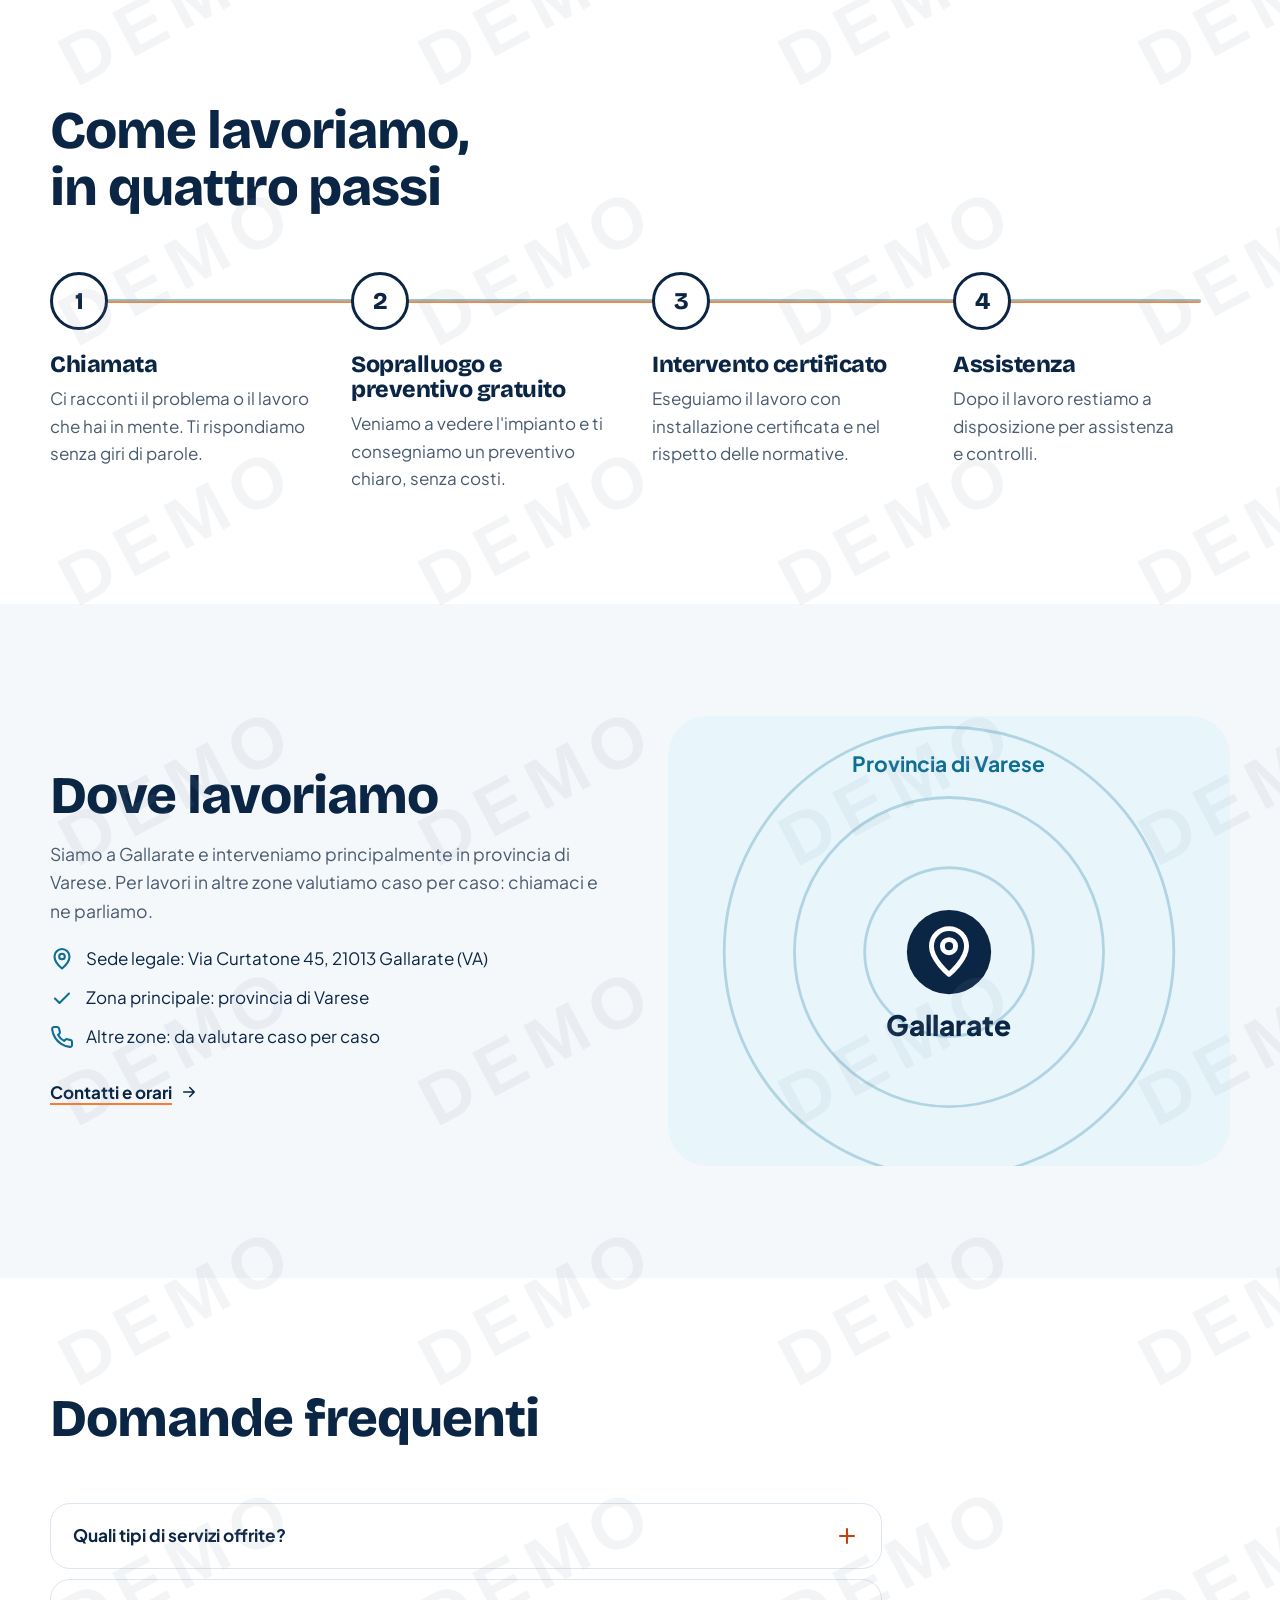
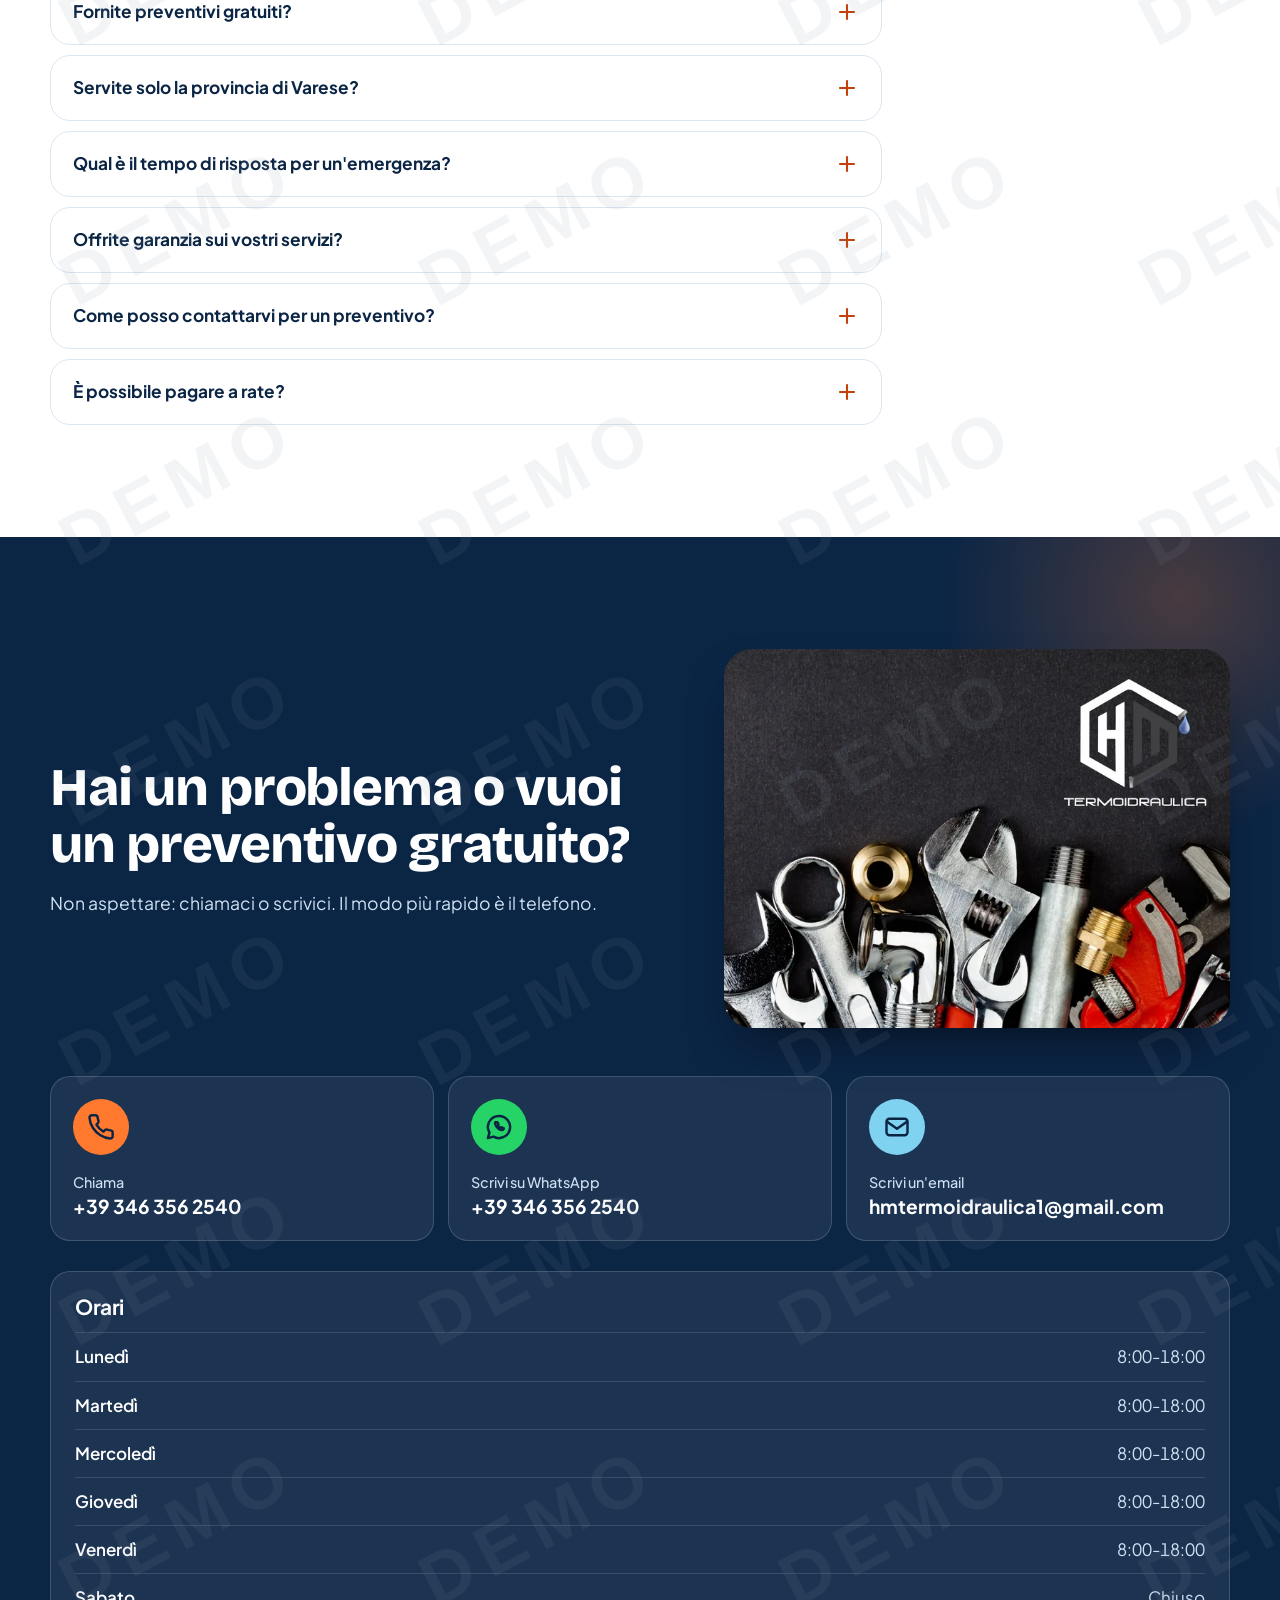
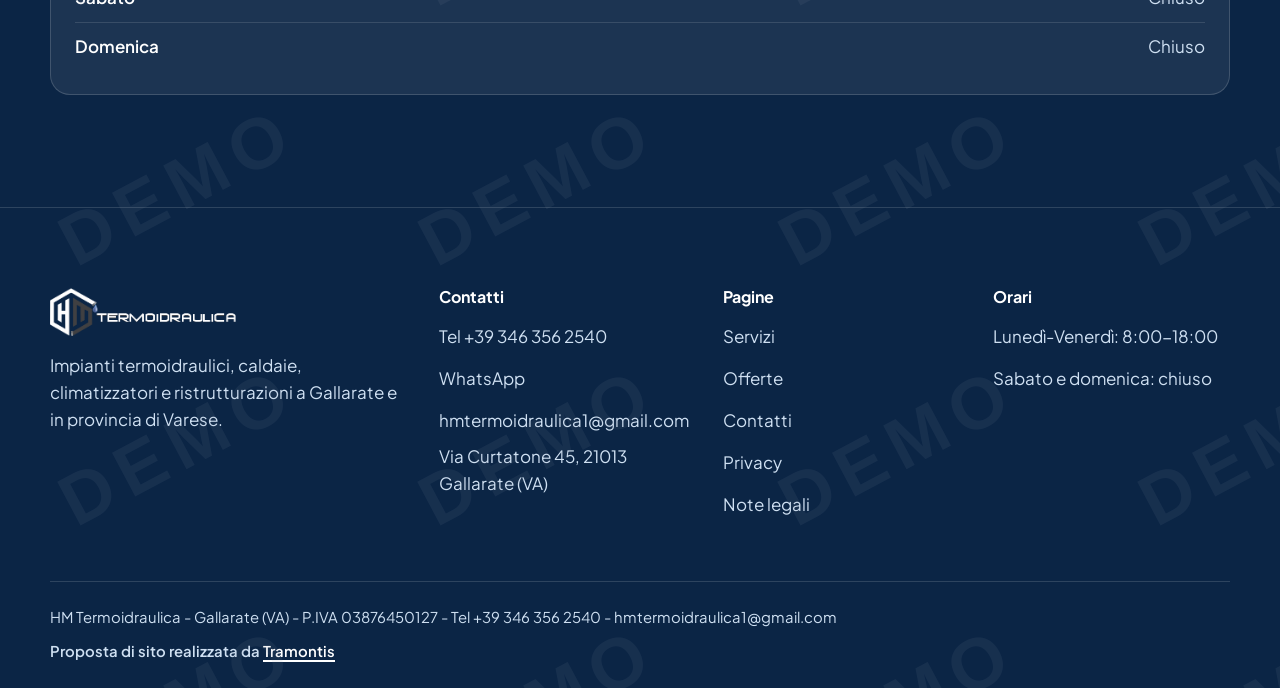
==== commit f0fd56ea: "Mappa Google Maps incorporata nei contatti; via le foto dal blocco Caldo/Freddo La mappa (iframe sen" ====
--- a/index.html
+++ b/index.html
@@ -149,12 +149,6 @@
           </div>
           <div class="season__panes">
             <div class="season__pane season__pane--hot is-active" id="pane-hot" role="tabpanel" aria-labelledby="tab-hot">
-              <figure class="season__fig">
-                <picture>
-                  <source type="image/webp" srcset="assets/img/caldaie-vaillant-baxi-hm-800.webp 800w, assets/img/caldaie-vaillant-baxi-hm-1200.webp 1200w" sizes="(min-width:1100px) 560px, 90vw">
-                  <img src="assets/img/caldaie-vaillant-baxi-hm-800.jpg" width="800" height="640" alt="Tre caldaie a parete Vaillant e Baxi su sfondo grafite, con il logo HM Termoidraulica" loading="lazy" decoding="async">
-                </picture>
-              </figure>
               <div>
                 <h3 class="sr-only">Riscaldamento</h3>
                 <p style="font-size:1.1rem;margin-bottom:16px;color:#2a3f58">Caldaie, impianti di riscaldamento e pompe di calore: una casa calda e un impianto che consuma il giusto.</p>
@@ -167,12 +161,6 @@
               </ul>
             </div>
             <div class="season__pane season__pane--cold" id="pane-cold" role="tabpanel" aria-labelledby="tab-cold" inert aria-hidden="true">
-              <figure class="season__fig season__fig--garden">
-                <picture>
-                  <source type="image/webp" srcset="assets/img/pompa-di-calore-giardino.webp">
-                  <img src="assets/img/pompa-di-calore-giardino.jpg" width="784" height="514" alt="Unità esterna di una pompa di calore installata nel giardino di una casa" loading="lazy" decoding="async">
-                </picture>
-              </figure>
               <div>
                 <h3 class="sr-only">Climatizzazione</h3>
                 <p style="font-size:1.1rem;margin-bottom:16px;color:#2a3f58">Climatizzatori e pompe di calore per ambienti domestici e professionali: comfort e efficienza anche nei mesi caldi.</p>
--- a/assets/css/style.css
+++ b/assets/css/style.css
@@ -404,12 +404,6 @@
   transition: opacity 0.5s var(--ease), transform 0.5s var(--ease), visibility 0s 0.5s;
 }
 .season__pane.is-active { opacity: 1; transform: none; visibility: visible; transition-delay: 0.12s, 0.12s, 0s; }
-.season__fig { margin: 0; overflow: hidden; border-radius: var(--r-md); background: var(--graphite); aspect-ratio: 16 / 10; box-shadow: 0 14px 30px -18px rgba(11, 37, 69, 0.6); }
-.season__fig--garden { background: var(--moss); }
-.season__pane .season__fig { grid-column: 1 / -1; }
-.season__fig picture { display: block; height: 100%; }
-.season__fig img { width: 100%; height: 100%; object-fit: cover; object-position: 50% 0%; }
-.season__fig--garden img { object-position: 50% 50%; }
 .season__list { display: grid; gap: 10px; }
 .season__list a {
   display: flex; align-items: center; gap: 14px; min-height: 64px; padding: 12px 18px; border-radius: var(--r-md);
@@ -506,6 +500,8 @@
 .zone { display: grid; gap: 36px; align-items: center; }
 .zone__map { position: relative; border-radius: var(--r-xl); background: var(--cold-tint); aspect-ratio: 1 / 0.8; overflow: hidden; display: grid; place-items: center; }
 .zone__map svg { width: 100%; height: 100%; }
+.zone__embed { margin: 0; border-radius: var(--r-xl); overflow: hidden; background: var(--cold-tint); border: 1px solid var(--line); box-shadow: var(--shadow-soft); aspect-ratio: 4 / 3.4; min-height: 300px; }
+.zone__embed iframe { display: block; width: 100%; height: 100%; border: 0; }
 .zone__ring { transform-box: fill-box; transform-origin: center; animation: ring 3.4s ease-out infinite; opacity: 0; }
 .zone__list { display: grid; gap: 12px; margin-top: 20px; }
 .zone__list li { display: flex; gap: 12px; align-items: flex-start; }
@@ -705,7 +701,7 @@
   .footer__grid { grid-template-columns: 1.5fr 1fr 1fr 1fr; }
 }
 @media (min-width: 1100px) {
-  .season__in { grid-template-columns: 0.9fr 1.1fr; gap: 56px; align-items: start; }
+  .season__in { grid-template-columns: 0.9fr 1.1fr; gap: 56px; align-items: center; }
   .season__panes .season__pane { grid-template-columns: 1fr; gap: 20px; }
 }
 @media (hover: none) {
